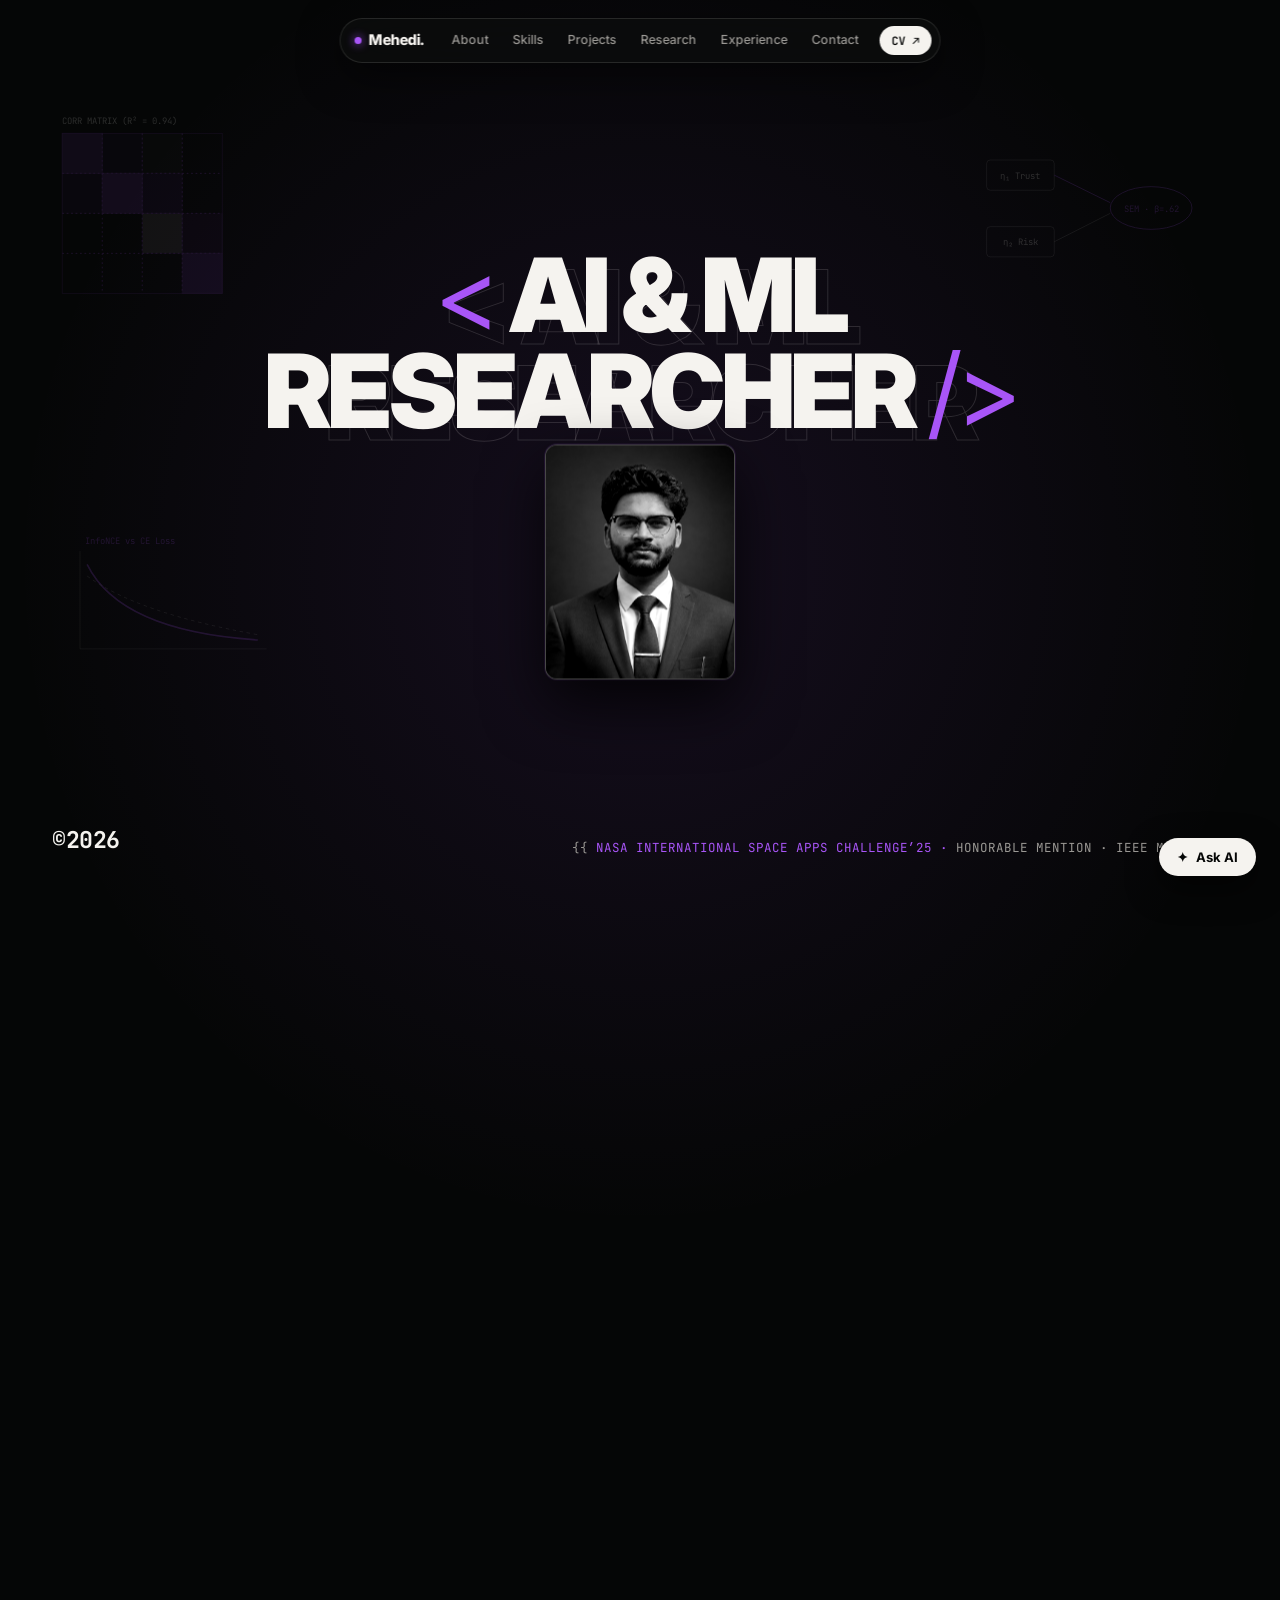
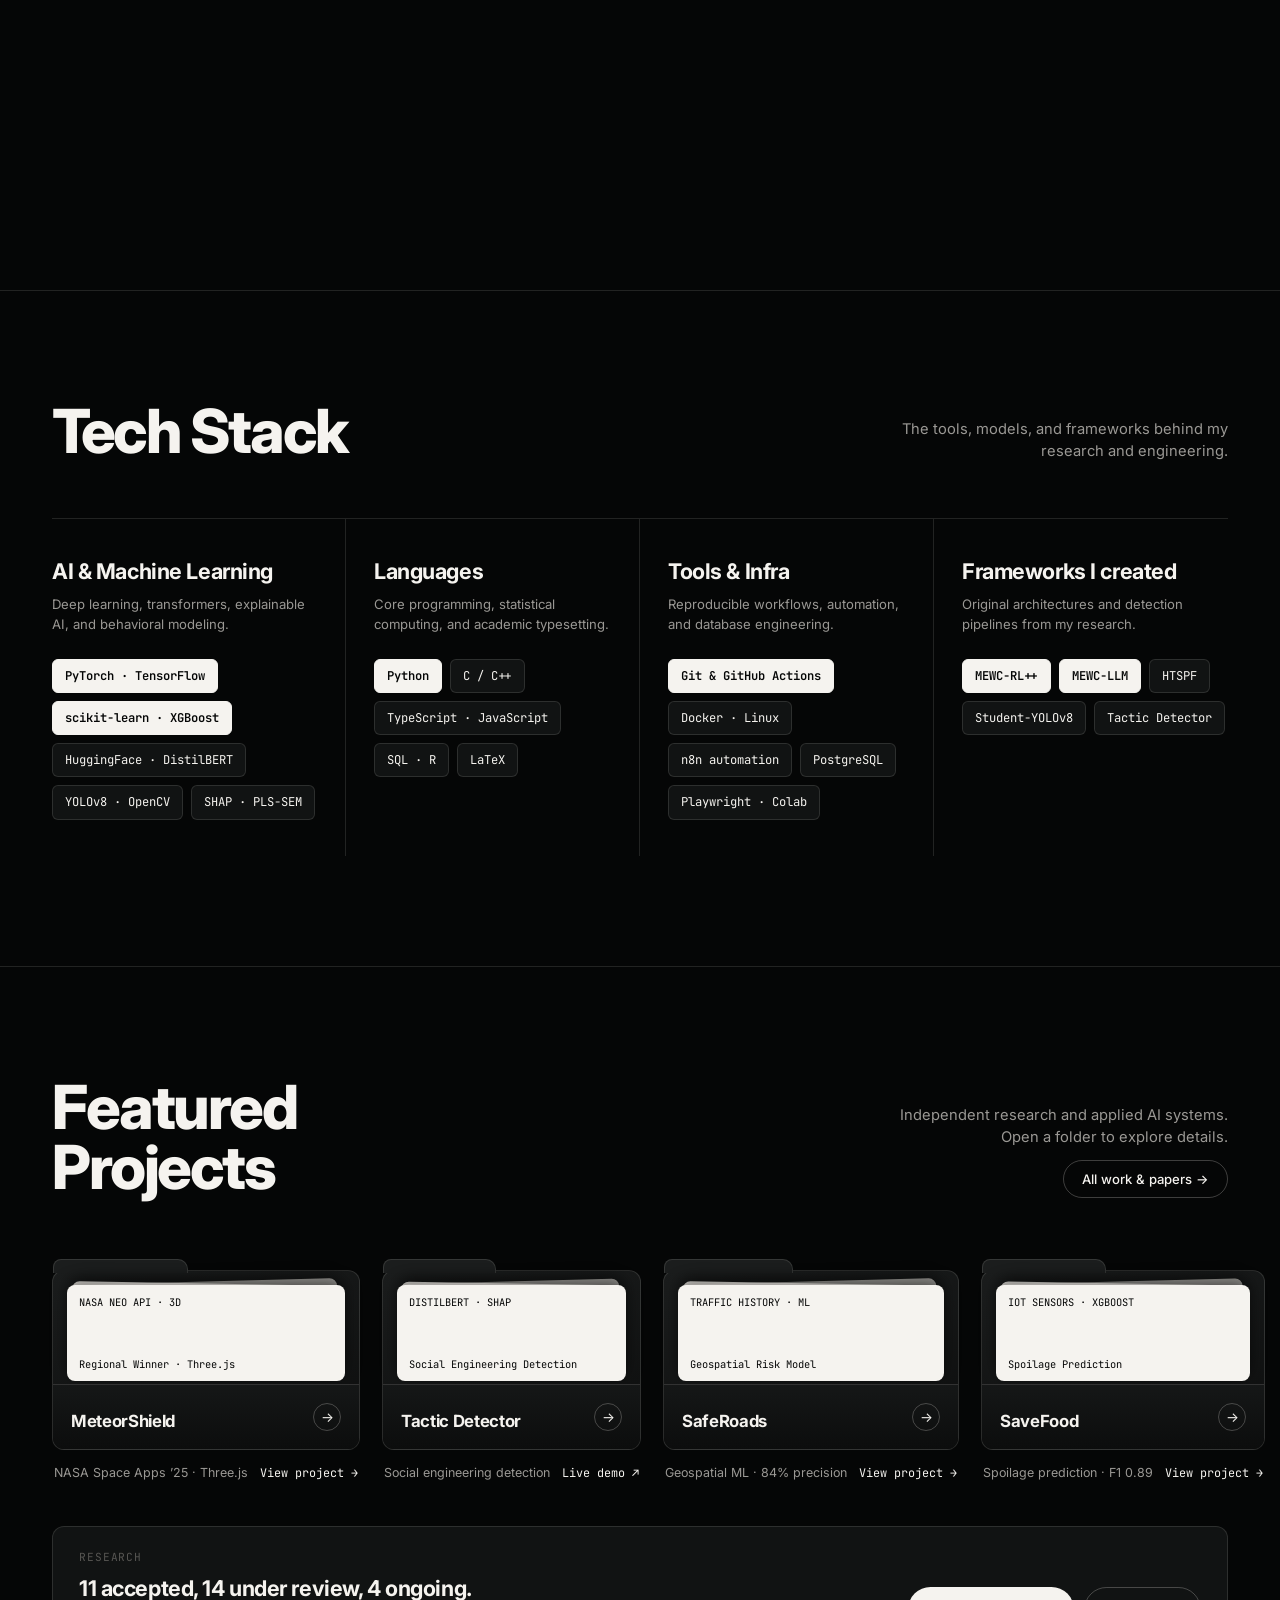
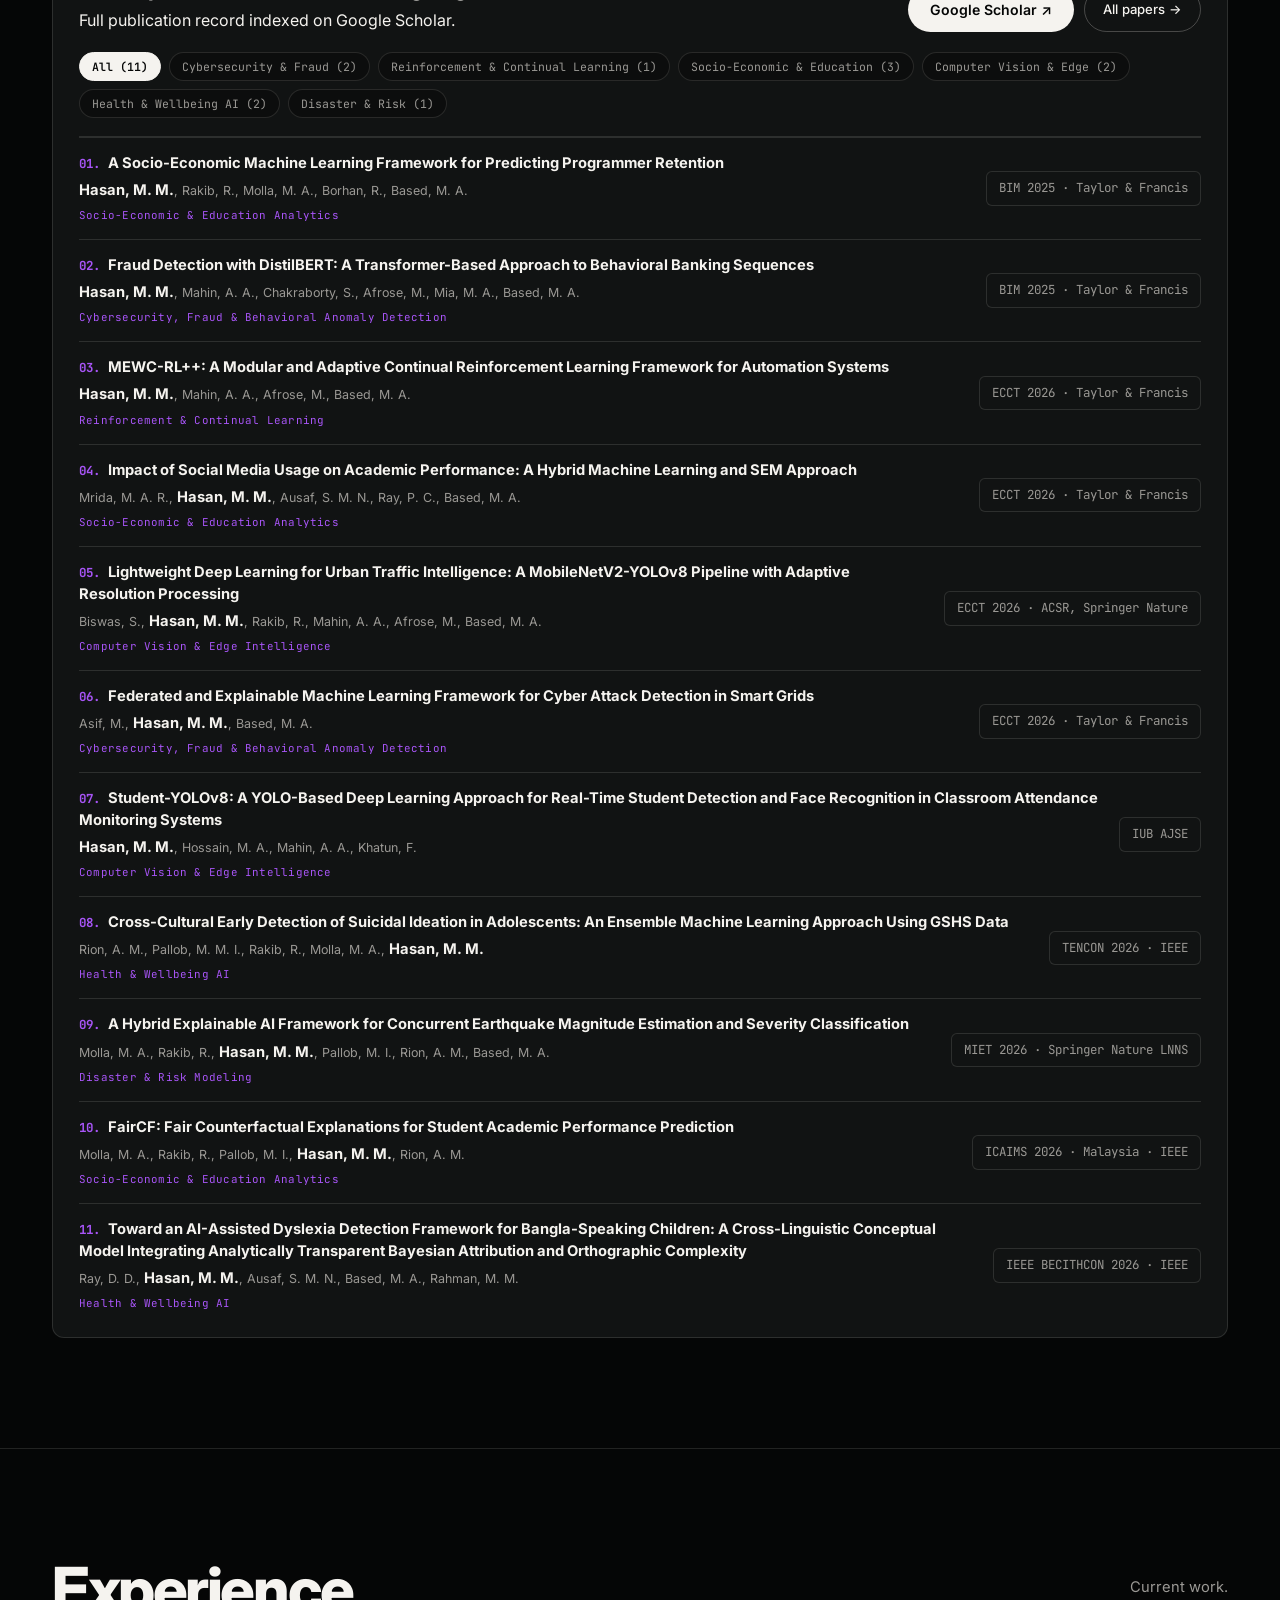
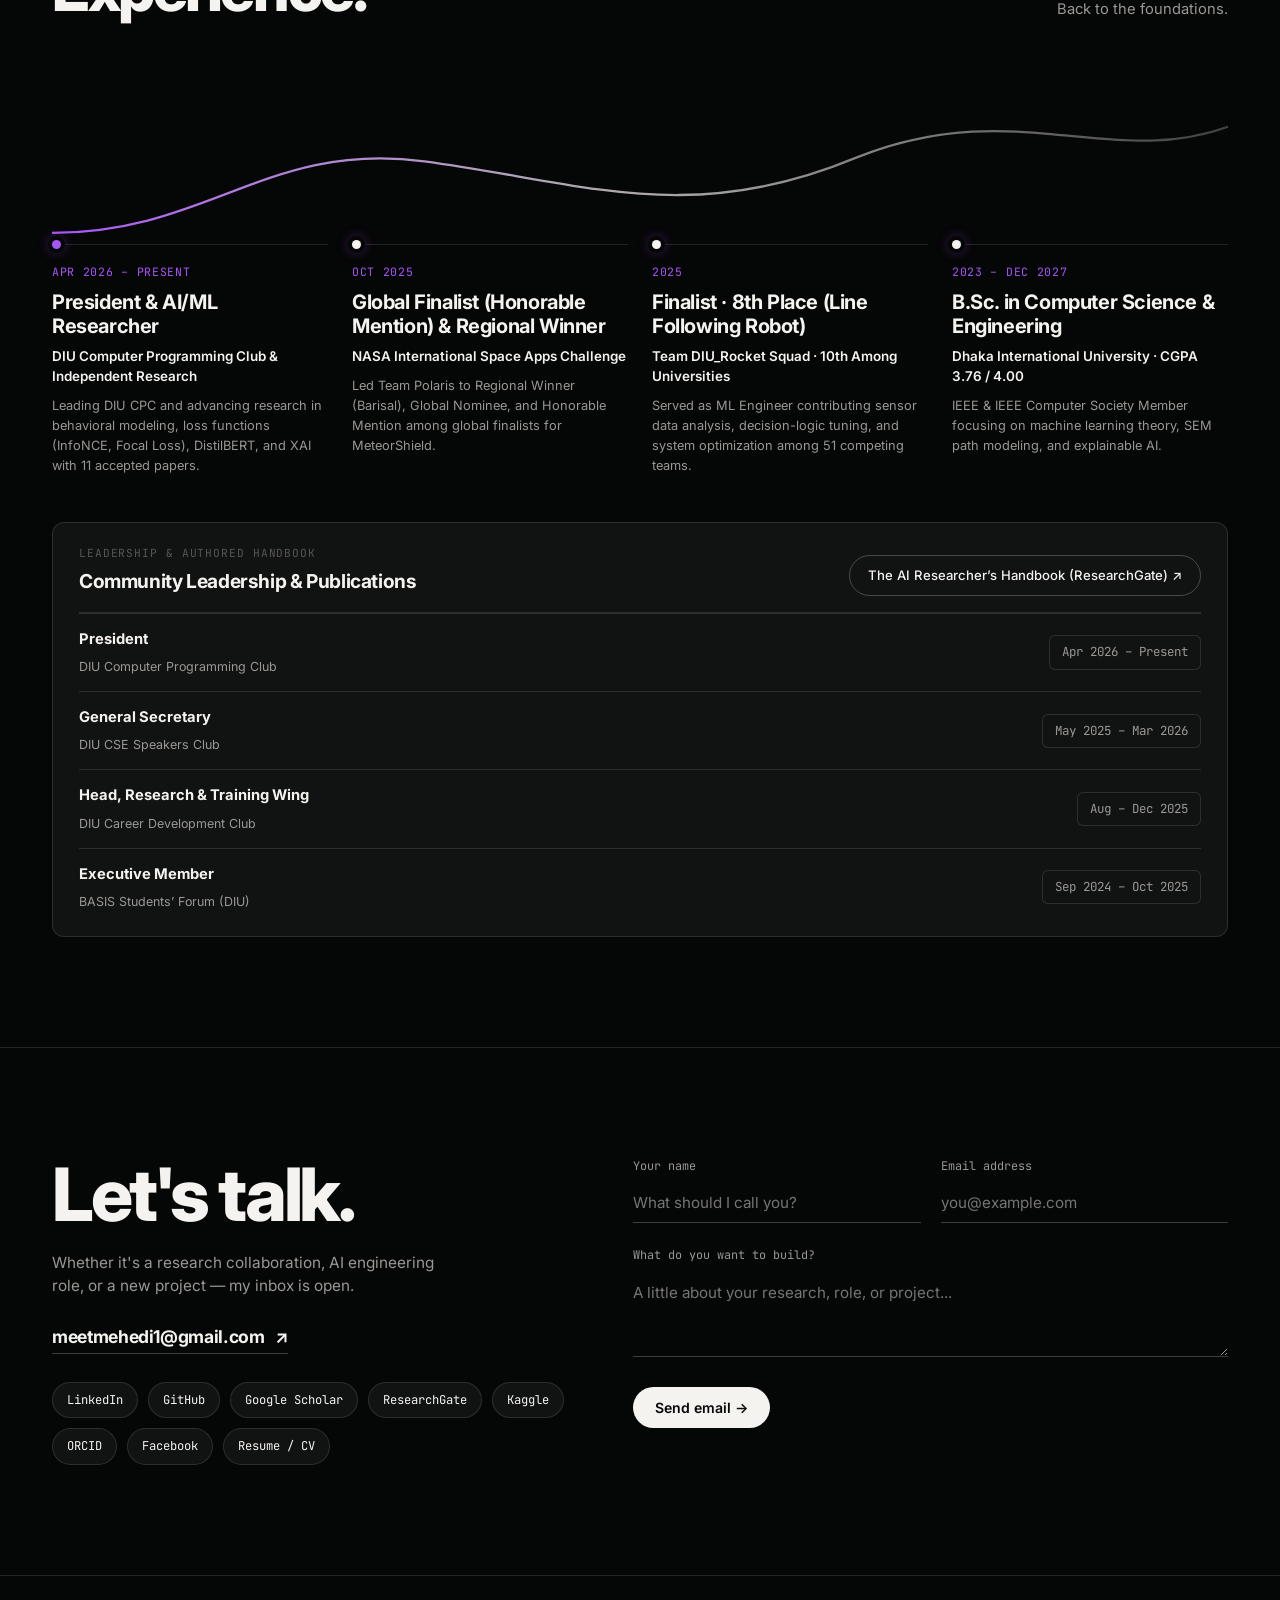
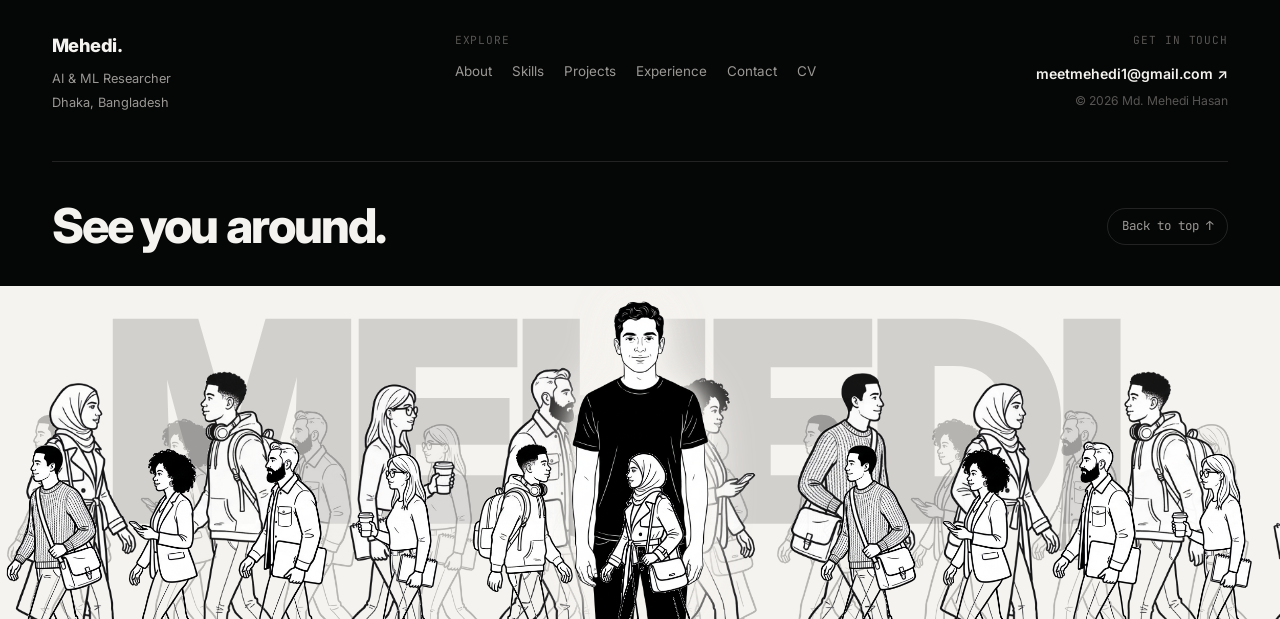
==== index.html @ 69e7346f "feat: sync all mdmehedihasan.us info, domain-filtered 11 papers, leadership, handbook & 3-layer crow" ====
<!doctype html>
<html lang="en">

<head>
  <meta charset="utf-8" />
  <meta name="viewport" content="width=device-width,initial-scale=1" />
  <title>Md. Mehedi Hasan — AI &amp; ML Researcher</title>
  <meta name="description"
    content="Md. Mehedi Hasan is an AI & ML Researcher at Dhaka International University specializing in behavioral modeling, social engineering detection, loss functions (InfoNCE, Cross-Entropy, Focal Loss), SEM, DistilBERT, Student-YOLOv8, and interpretable ML. NASA International Space Apps Challenge 2025 Regional Winner, Global Nominee & Honorable Mention (Global Finalist). IEEE Member." />
  <meta name="author" content="Md. Mehedi Hasan" />
  <meta name="robots" content="index, follow" />
  <meta name="theme-color" content="#050606" />
  <link rel="canonical" href="https://www.mdmehedihasan.us/" />
  <link rel="icon" href="favicon.ico" sizes="any" />

  <meta property="og:site_name" content="Md. Mehedi Hasan — AI & ML Researcher" />
  <meta property="og:locale" content="en_US" />
  <meta property="og:type" content="profile" />
  <meta property="og:title" content="Md. Mehedi Hasan — AI & ML Researcher" />
  <meta property="og:description"
    content="AI & ML Researcher specializing in loss functions, SEM path modeling, DistilBERT transformers, and explainable AI. NASA International Space Apps 2025 Global Finalist (Honorable Mention) · IEEE Member." />
  <meta property="og:url" content="https://www.mdmehedihasan.us/" />
  <meta property="og:image" content="https://www.mdmehedihasan.us/images/mee.jpg" />

  <link rel="preconnect" href="https://fonts.googleapis.com">
  <link rel="preconnect" href="https://fonts.gstatic.com" crossorigin>
  <link
    href="https://fonts.googleapis.com/css2?family=Inter:wght@400;500;600;700;800;900&family=JetBrains+Mono:wght@400;500;600;700&display=swap"
    rel="stylesheet">

  <style>
    :root {
      --bg: #050606;
      --bg-elevated: #0c0d0d;
      --surface: #111313;
      --surface-2: #181a1a;
      --text: #f5f3ef;
      --text-muted: #9a9894;
      --text-faint: #575653;
      --border: rgba(245, 243, 239, 0.12);
      --border-strong: rgba(245, 243, 239, 0.24);
      --accent: #a855f7;
      --accent-dim: #9333ea;
      --accent-glow: rgba(168, 85, 247, 0.18);
      --font-sans: 'Inter', -apple-system, BlinkMacSystemFont, sans-serif;
      --font-mono: 'JetBrains Mono', monospace;
      --ease: cubic-bezier(0.22, 1, 0.36, 1);
    }

    *,
    *::before,
    *::after {
      box-sizing: border-box;
      margin: 0;
      padding: 0;
    }

    html {
      scroll-behavior: smooth;
      background: var(--bg);
      color: var(--text);
    }

    body {
      font-family: var(--font-sans);
      background: var(--bg);
      color: var(--text);
      overflow-x: hidden;
      -webkit-font-smoothing: antialiased;
      line-height: 1.5;
    }

    ::selection {
      background: var(--accent);
      color: #050606;
    }

    a {
      color: inherit;
      text-decoration: none;
    }

    button {
      font-family: inherit;
      cursor: pointer;
      border: none;
      background: none;
      color: inherit;
    }

    .container {
      width: 100%;
      max-width: 1240px;
      margin: 0 auto;
      padding: 0 32px;
    }

    /* ── Animated Scanlines & Ambient Grain ── */
    .scanlines {
      position: fixed;
      inset: 0;
      pointer-events: none;
      z-index: 1;
      background: repeating-linear-gradient(to bottom,
          rgba(245, 243, 239, 0.018) 0px,
          rgba(245, 243, 239, 0.018) 1px,
          transparent 1px,
          transparent 4px);
      opacity: 0.6;
      animation: scanDrift 12s linear infinite;
    }

    @keyframes scanDrift {
      from {
        background-position: 0 0;
      }

      to {
        background-position: 0 48px;
      }
    }

    /* ── Top Floating Navigation (Dynamic Island) ── */
    .topbar {
      position: fixed;
      top: 18px;
      left: 50%;
      transform: translateX(-50%);
      z-index: 100;
      display: flex;
      align-items: center;
      gap: 10px;
      padding: 6px 8px 6px 14px;
      background: rgba(12, 13, 13, 0.82);
      backdrop-filter: blur(20px) saturate(160%);
      -webkit-backdrop-filter: blur(20px) saturate(160%);
      border: 1px solid var(--border);
      border-radius: 999px;
      box-shadow: 0 12px 40px rgba(0, 0, 0, 0.55);
      max-width: calc(100vw - 24px);
      transition: padding 0.42s var(--ease), gap 0.42s var(--ease), border-color 0.3s, box-shadow 0.3s, background 0.3s;
    }

    .topbar:hover {
      border-color: rgba(168, 85, 247, 0.4);
    }

    .topbar.island {
      padding: 7px 16px;
      gap: 0;
      background: rgba(5, 6, 6, 0.92);
      border-color: rgba(168, 85, 247, 0.35);
      box-shadow: 0 10px 32px rgba(0, 0, 0, 0.75), 0 0 18px rgba(168, 85, 247, 0.14);
    }

    .brand {
      font-weight: 800;
      font-size: 0.92rem;
      letter-spacing: -0.03em;
      display: flex;
      align-items: center;
      gap: 7px;
      padding-right: 6px;
      flex-shrink: 0;
      transition: padding 0.4s var(--ease);
    }

    .topbar.island .brand {
      padding-right: 0;
    }

    .brand-dot {
      width: 7px;
      height: 7px;
      border-radius: 50%;
      background: var(--accent);
      box-shadow: 0 0 10px var(--accent);
      animation: pulseDot 2.4s ease-in-out infinite;
    }

    @keyframes pulseDot {

      0%,
      100% {
        transform: scale(1);
        opacity: 1;
      }

      50% {
        transform: scale(1.35);
        opacity: 0.65;
      }
    }

    .nav-links {
      display: flex;
      align-items: center;
      gap: 2px;
      max-width: 640px;
      overflow: hidden;
      opacity: 1;
      transition: max-width 0.45s var(--ease), opacity 0.3s var(--ease), transform 0.4s var(--ease);
    }

    .topbar.island .nav-links {
      max-width: 0;
      opacity: 0;
      transform: scale(0.92);
      pointer-events: none;
    }

    .topbar.island .nav-cv {
      max-width: 0;
      padding: 0;
      opacity: 0;
      overflow: hidden;
      border: 0;
      pointer-events: none;
    }

    .nav-cv {
      max-width: 80px;
      overflow: hidden;
      transition: max-width 0.4s var(--ease), padding 0.4s var(--ease), opacity 0.25s var(--ease), transform 0.2s var(--ease), background 0.2s;
    }

    .nav-links a {
      font-size: 0.78rem;
      font-weight: 500;
      color: var(--text-muted);
      padding: 6px 11px;
      border-radius: 999px;
      transition: color 0.2s, background 0.2s;
      white-space: nowrap;
    }

    .nav-links a:hover,
    .nav-links a.active {
      color: var(--text);
      background: rgba(245, 243, 239, 0.09);
    }

    .nav-cv {
      font-family: var(--font-mono);
      font-size: 0.72rem;
      font-weight: 600;
      padding: 6px 12px;
      border-radius: 999px;
      background: var(--text);
      color: var(--bg);
      transition: transform 0.2s var(--ease), background 0.2s;
      white-space: nowrap;
    }

    .nav-cv:hover {
      background: var(--accent);
      color: var(--bg);
      transform: translateY(-1px);
    }

    /* ── STICKY SCROLL-MORPH HERO + INTRO STAGE ── */
    .hero-stage {
      position: relative;
      height: 210vh;
      z-index: 2;
      background:
        radial-gradient(ellipse 70% 50% at 50% 30%, rgba(168, 85, 247, 0.1), transparent 70%),
        var(--bg);
    }

    .hero-sticky {
      position: sticky;
      top: 0;
      height: 100vh;
      width: 100%;
      overflow: hidden;
      display: flex;
      align-items: center;
      justify-content: center;
    }

    /* Layer 1: Hero Title */
    .hero-layer {
      position: absolute;
      inset: 0;
      display: flex;
      flex-direction: column;
      justify-content: center;
      align-items: center;
      padding: 110px 32px 44px;
      pointer-events: none;
    }

    .hero-title-wrap {
      position: relative;
      text-align: center;
      margin-bottom: clamp(230px, 31vh, 320px);
      will-change: transform, opacity;
    }

    .hero-title-ghost {
      position: absolute;
      inset: 0;
      font-size: clamp(2.6rem, 8vw, 7rem);
      font-weight: 900;
      letter-spacing: -0.045em;
      line-height: 0.94;
      color: transparent;
      -webkit-text-stroke: 1px rgba(245, 243, 239, 0.14);
      transform: translate(10px, 12px);
      text-transform: uppercase;
      transition: transform 0.15s ease-out;
    }

    .hero-title {
      position: relative;
      font-size: clamp(2.6rem, 8vw, 7rem);
      font-weight: 900;
      letter-spacing: -0.045em;
      line-height: 0.94;
      color: var(--text);
      text-transform: uppercase;
    }

    .hero-title .bracket {
      color: var(--accent);
      font-weight: 400;
    }

    .hero-corners {
      position: absolute;
      left: 0;
      right: 0;
      bottom: 42px;
      max-width: 1240px;
      margin: 0 auto;
      padding: 0 32px;
      display: flex;
      justify-content: space-between;
      align-items: flex-end;
      will-change: transform, opacity;
    }

    .hero-year {
      font-family: var(--font-mono);
      font-size: clamp(1rem, 2vw, 1.45rem);
      font-weight: 700;
      letter-spacing: -0.02em;
    }

    .hero-tag {
      font-family: var(--font-mono);
      font-size: 0.78rem;
      letter-spacing: 0.08em;
      color: var(--text-muted);
      text-transform: uppercase;
    }

    .hero-tag span {
      color: var(--accent);
    }

    /* Shared Morphing Portrait */
    .morph-portrait {
      position: absolute;
      left: 50%;
      top: 52%;
      width: 190px;
      height: 235px;
      border-radius: 12px;
      overflow: hidden;
      border: 1px solid var(--border-strong);
      background: var(--surface);
      box-shadow: 0 24px 60px rgba(0, 0, 0, 0.8), 0 0 0 1px rgba(168, 85, 247, 0.14);
      z-index: 4;
      will-change: transform;
      transform: translate(-50%, -10%);
      transition: border-color 0.3s, box-shadow 0.3s;
    }

    .morph-portrait:hover {
      border-color: var(--accent);
      box-shadow: 0 28px 70px rgba(0, 0, 0, 0.85), 0 0 32px var(--accent-glow);
    }

    .morph-portrait img {
      width: 100%;
      height: 100%;
      object-fit: cover;
      object-position: center top;
      filter: grayscale(100%) contrast(1.12);
    }

    @media (max-width: 1024px) {
      .morph-portrait img {
        filter: none;
      }
    }

    /* Layer 2: Intro Split Columns */
    .intro-layer {
      position: relative;
      z-index: 3;
      width: 100%;
      max-width: 1240px;
      padding: 0 32px;
      display: grid;
      grid-template-columns: 1.15fr 260px 1fr;
      align-items: center;
      gap: 48px;
      pointer-events: none;
    }

    .intro-left,
    .intro-right {
      opacity: 0;
      will-change: transform, opacity;
    }

    .intro-left h2 {
      font-size: clamp(2.4rem, 4.8vw, 3.9rem);
      font-weight: 800;
      letter-spacing: -0.04em;
      line-height: 1.02;
      margin-bottom: 18px;
    }

    .intro-role {
      font-size: 1.05rem;
      font-weight: 600;
      color: var(--text);
      margin-bottom: 22px;
    }

    .intro-meta-label {
      font-family: var(--font-mono);
      font-size: 0.72rem;
      text-transform: uppercase;
      letter-spacing: 0.08em;
      color: var(--text-faint);
      margin-bottom: 6px;
    }

    .intro-meta-val {
      font-size: 0.92rem;
      font-weight: 600;
    }

    .intro-meta-sub {
      font-size: 0.82rem;
      color: var(--text-muted);
      margin-top: 2px;
    }

    .intro-badge {
      display: inline-flex;
      align-items: center;
      gap: 8px;
      margin-top: 18px;
      padding: 7px 13px;
      border-radius: 999px;
      border: 1px solid rgba(168, 85, 247, 0.4);
      background: var(--accent-glow);
      font-family: var(--font-mono);
      font-size: 0.72rem;
    }

    .intro-badge-dot {
      width: 6px;
      height: 6px;
      border-radius: 50%;
      background: var(--accent);
    }

    .intro-right p {
      font-size: 1.22rem;
      font-weight: 600;
      letter-spacing: -0.02em;
      line-height: 1.45;
      margin-bottom: 26px;
    }

    .btn-pill {
      display: inline-flex;
      align-items: center;
      gap: 10px;
      padding: 12px 22px;
      border-radius: 999px;
      background: var(--text);
      color: var(--bg);
      font-weight: 600;
      font-size: 0.88rem;
      transition: transform 0.25s var(--ease), background 0.25s, box-shadow 0.25s;
    }

    .btn-pill:hover {
      background: var(--accent);
      color: var(--bg);
      transform: translateY(-2px);
      box-shadow: 0 8px 24px var(--accent-glow);
    }

    .btn-outline {
      display: inline-flex;
      align-items: center;
      gap: 8px;
      padding: 10px 18px;
      border-radius: 999px;
      border: 1px solid var(--border-strong);
      color: var(--text);
      font-size: 0.82rem;
      font-weight: 500;
      transition: border-color 0.2s, background 0.2s, transform 0.2s;
    }

    .btn-outline:hover {
      border-color: var(--accent);
      background: var(--accent-glow);
      transform: translateY(-1px);
    }

    /* ── SECTION SHELL & SCROLL REVEAL ── */
    section {
      position: relative;
      z-index: 2;
      padding: 110px 0;
      border-top: 1px solid var(--border);
    }

    .reveal {
      opacity: 0;
      transform: translateY(28px);
      transition: opacity 0.75s var(--ease), transform 0.75s var(--ease);
    }

    .reveal.in {
      opacity: 1;
      transform: translateY(0);
    }

    .sec-head {
      display: flex;
      justify-content: space-between;
      align-items: flex-end;
      gap: 24px;
      margin-bottom: 56px;
      flex-wrap: wrap;
    }

    .sec-title {
      font-size: clamp(2.2rem, 5vw, 3.8rem);
      font-weight: 800;
      letter-spacing: -0.04em;
      line-height: 1;
    }

    .sec-sub {
      font-size: 0.92rem;
      color: var(--text-muted);
      max-width: 340px;
      text-align: right;
      line-height: 1.5;
    }

    /* ── TECH STACK 4-COL GRID ── */
    .stack-grid {
      display: grid;
      grid-template-columns: repeat(4, 1fr);
      border-top: 1px solid var(--border);
    }

    .stack-col {
      padding: 36px 28px 36px 0;
      border-right: 1px solid var(--border);
    }

    .stack-col:not(:first-child) {
      padding-left: 28px;
    }

    .stack-col:last-child {
      border-right: none;
      padding-right: 0;
    }

    .stack-col h3 {
      font-size: 1.35rem;
      font-weight: 700;
      letter-spacing: -0.02em;
      margin-bottom: 8px;
    }

    .stack-col p {
      font-size: 0.82rem;
      color: var(--text-muted);
      margin-bottom: 24px;
      min-height: 36px;
    }

    .pill-wrap {
      display: flex;
      flex-wrap: wrap;
      gap: 8px;
    }

    .tech-pill {
      font-family: var(--font-mono);
      font-size: 0.76rem;
      padding: 7px 12px;
      border-radius: 6px;
      border: 1px solid var(--border);
      background: var(--surface);
      color: var(--text);
      transition: border-color 0.25s, background 0.25s, transform 0.25s var(--ease);
    }

    .tech-pill:hover {
      border-color: var(--accent);
      background: var(--accent-glow);
      transform: translateY(-3px);
    }

    .tech-pill.primary {
      background: var(--text);
      color: var(--bg);
      border-color: var(--text);
      font-weight: 600;
    }

    /* ── FEATURED PROJECTS (3D INTERACTIVE FOLDER CARDS) ── */
    .folders-grid {
      display: grid;
      grid-template-columns: repeat(4, 1fr);
      gap: 22px;
      perspective: 1200px;
    }

    .folder-card {
      position: relative;
      display: flex;
      flex-direction: column;
      cursor: pointer;
    }

    .folder-visual {
      position: relative;
      height: 180px;
      margin-top: 16px;
      border-radius: 12px;
      background: linear-gradient(165deg, #1b1d1d 0%, #0d0e0e 100%);
      border: 1px solid var(--border);
      padding: 18px;
      display: flex;
      flex-direction: column;
      justify-content: flex-end;
      transform-style: preserve-3d;
      transition: transform 0.45s var(--ease), border-color 0.3s, box-shadow 0.45s var(--ease);
    }

    .folder-visual::before {
      content: '';
      position: absolute;
      top: -12px;
      left: 0;
      width: 44%;
      height: 14px;
      background: #1b1d1d;
      border: 1px solid var(--border);
      border-bottom: none;
      border-radius: 8px 10px 0 0;
      transition: border-color 0.3s;
    }

    .folder-sheets {
      position: absolute;
      inset: 10px 14px auto 14px;
      height: 96px;
      pointer-events: none;
    }

    .sheet {
      position: absolute;
      inset: 0;
      border-radius: 8px;
      background: #f5f3ef;
      color: #050606;
      padding: 10px 12px;
      font-family: var(--font-mono);
      font-size: 0.65rem;
      line-height: 1.35;
      box-shadow: 0 -4px 16px rgba(0, 0, 0, 0.35);
      transition: transform 0.5s var(--ease), opacity 0.35s;
    }

    .sheet-back {
      background: #d8d5cf;
      transform: translateY(-2px) rotate(-1.5deg) scale(0.95);
      opacity: 0.7;
    }

    .sheet-mid {
      background: #e9e6e0;
      transform: translateY(1px) rotate(1deg) scale(0.97);
      opacity: 0.85;
    }

    .sheet-front {
      background: #f5f3ef;
      transform: translateY(4px);
      display: flex;
      flex-direction: column;
      justify-content: space-between;
    }

    .folder-front-plate {
      position: relative;
      z-index: 2;
      background: linear-gradient(180deg, rgba(22, 24, 24, 0.96) 0%, #0c0d0d 100%);
      margin: -18px;
      margin-top: 40px;
      padding: 18px;
      border-radius: 0 0 11px 11px;
      border-top: 1px solid rgba(245, 243, 239, 0.16);
      display: flex;
      justify-content: space-between;
      align-items: flex-end;
      gap: 10px;
      transform-origin: bottom center;
      transition: transform 0.45s var(--ease);
    }

    .folder-title {
      font-size: 1.05rem;
      font-weight: 700;
      letter-spacing: -0.02em;
      line-height: 1.2;
    }

    .folder-arrow {
      width: 28px;
      height: 28px;
      border-radius: 50%;
      border: 1px solid var(--border-strong);
      display: grid;
      place-items: center;
      font-size: 0.85rem;
      flex-shrink: 0;
      transition: background 0.25s, border-color 0.25s, transform 0.25s;
    }

    .folder-card:hover .folder-visual {
      transform: translateY(-6px) rotateX(6deg);
      border-color: var(--accent);
      box-shadow: 0 22px 46px rgba(0, 0, 0, 0.65), 0 0 28px var(--accent-glow);
    }

    .folder-card:hover .folder-visual::before {
      border-color: var(--accent);
    }

    .folder-card:hover .folder-front-plate {
      transform: rotateX(-12deg);
    }

    .folder-card:hover .sheet-back {
      transform: translateY(-34px) rotate(-6deg) scale(0.97);
    }

    .folder-card:hover .sheet-mid {
      transform: translateY(-24px) rotate(3deg) scale(0.99);
    }

    .folder-card:hover .sheet-front {
      transform: translateY(-16px) rotate(-1deg);
    }

    .folder-card:hover .folder-arrow {
      background: var(--accent);
      border-color: var(--accent);
      color: var(--bg);
      transform: translateX(2px);
    }

    .folder-meta {
      display: flex;
      justify-content: space-between;
      align-items: baseline;
      gap: 12px;
      margin-top: 14px;
      padding: 0 2px;
    }

    .folder-desc {
      font-size: 0.78rem;
      color: var(--text-muted);
      white-space: nowrap;
      overflow: hidden;
      text-overflow: ellipsis;
    }

    .folder-link {
      font-family: var(--font-mono);
      font-size: 0.74rem;
      color: var(--text);
      white-space: nowrap;
      flex-shrink: 0;
      border-bottom: 1px solid transparent;
      transition: border-color 0.2s, color 0.2s;
    }

    .folder-card:hover .folder-link {
      color: var(--accent);
      border-bottom-color: var(--accent);
    }

    /* ── CURVED WAVE EXPERIENCE TIMELINE (DRAW-IN ANIMATION) ── */
    .timeline-wrap {
      position: relative;
      padding: 30px 0 10px;
    }

    .timeline-svg {
      width: 100%;
      height: 150px;
      display: block;
      overflow: visible;
    }

    .wave-path {
      stroke-dasharray: 1600;
      stroke-dashoffset: 1600;
      transition: stroke-dashoffset 1.8s var(--ease);
    }

    .timeline-wrap.in .wave-path {
      stroke-dashoffset: 0;
    }

    .timeline-nodes {
      display: grid;
      grid-template-columns: repeat(4, 1fr);
      gap: 24px;
      margin-top: -12px;
    }

    .tl-item {
      position: relative;
      padding-top: 18px;
      border-top: 1px solid var(--border);
      opacity: 0;
      transform: translateY(20px);
      transition: opacity 0.65s var(--ease), transform 0.65s var(--ease);
    }

    .timeline-wrap.in .tl-item {
      opacity: 1;
      transform: translateY(0);
    }

    .timeline-wrap.in .tl-item:nth-child(1) {
      transition-delay: 0.15s;
    }

    .timeline-wrap.in .tl-item:nth-child(2) {
      transition-delay: 0.32s;
    }

    .timeline-wrap.in .tl-item:nth-child(3) {
      transition-delay: 0.49s;
    }

    .timeline-wrap.in .tl-item:nth-child(4) {
      transition-delay: 0.66s;
    }

    .tl-item::before {
      content: '';
      position: absolute;
      top: -5px;
      left: 0;
      width: 9px;
      height: 9px;
      border-radius: 50%;
      background: var(--text);
      box-shadow: 0 0 0 4px var(--bg), 0 0 14px var(--accent);
    }

    .tl-item:first-child::before {
      background: var(--accent);
      animation: pulseDot 2.2s ease-in-out infinite;
    }

    .tl-date {
      font-family: var(--font-mono);
      font-size: 0.72rem;
      letter-spacing: 0.06em;
      color: var(--accent);
      margin-bottom: 10px;
      text-transform: uppercase;
    }

    .tl-role {
      font-size: 1.25rem;
      font-weight: 700;
      letter-spacing: -0.02em;
      line-height: 1.2;
      margin-bottom: 8px;
    }

    .tl-org {
      font-size: 0.84rem;
      font-weight: 600;
      color: var(--text);
      margin-bottom: 10px;
    }

    .tl-desc {
      font-size: 0.8rem;
      color: var(--text-muted);
      line-height: 1.55;
    }

    .pub-bar {
      margin-top: 42px;
      padding: 22px 26px;
      border: 1px solid var(--border);
      border-radius: 12px;
      background: var(--surface);
      display: flex;
      justify-content: space-between;
      align-items: center;
      gap: 20px;
      flex-wrap: wrap;
    }

    .pub-bar-text strong {
      display: block;
      font-size: 1rem;
      margin-bottom: 3px;
    }

    .pub-bar-text span {
      font-size: 0.82rem;
      color: var(--text-muted);
    }

    /* ── CONTACT ("LET'S TALK.") ── */
    .contact-grid {
      display: grid;
      grid-template-columns: 1fr 1.15fr;
      gap: 64px;
      align-items: start;
    }

    .contact-left h2 {
      font-size: clamp(2.8rem, 6vw, 4.6rem);
      font-weight: 800;
      letter-spacing: -0.045em;
      line-height: 1;
      margin-bottom: 20px;
    }

    .contact-left p {
      font-size: 0.96rem;
      color: var(--text-muted);
      max-width: 400px;
      margin-bottom: 28px;
    }

    .contact-email-btn {
      display: inline-flex;
      align-items: center;
      gap: 10px;
      font-size: 1.1rem;
      font-weight: 700;
      letter-spacing: -0.02em;
      padding-bottom: 6px;
      border-bottom: 1px solid var(--border-strong);
      margin-bottom: 28px;
      transition: color 0.2s, border-color 0.2s;
    }

    .contact-email-btn:hover {
      color: var(--accent);
      border-color: var(--accent);
    }

    .social-pills {
      display: flex;
      flex-wrap: wrap;
      gap: 10px;
    }

    .social-pill {
      font-family: var(--font-mono);
      font-size: 0.76rem;
      padding: 8px 14px;
      border-radius: 999px;
      border: 1px solid var(--border);
      background: var(--surface);
      transition: border-color 0.2s, background 0.2s, transform 0.2s;
    }

    .social-pill:hover {
      border-color: var(--accent);
      background: var(--accent-glow);
      transform: translateY(-2px);
    }

    .contact-form {
      display: grid;
      gap: 24px;
    }

    .form-row {
      display: grid;
      grid-template-columns: 1fr 1fr;
      gap: 20px;
    }

    .field label {
      display: block;
      font-family: var(--font-mono);
      font-size: 0.74rem;
      color: var(--text-muted);
      margin-bottom: 8px;
    }

    .field input,
    .field textarea {
      width: 100%;
      background: transparent;
      border: none;
      border-bottom: 1px solid var(--border-strong);
      padding: 10px 0;
      color: var(--text);
      font-family: var(--font-sans);
      font-size: 0.95rem;
      outline: none;
      transition: border-color 0.2s;
    }

    .field input:focus,
    .field textarea:focus {
      border-bottom-color: var(--accent);
    }

    .field textarea {
      resize: vertical;
      min-height: 84px;
    }

    /* ── THE MAIN CHARACTER FOOTER ── */
    footer.main-footer {
      position: relative;
      z-index: 2;
      border-top: 1px solid var(--border);
      background: var(--bg);
      padding-top: 56px;
    }

    .footer-top {
      display: grid;
      grid-template-columns: 1.2fr 1.4fr 1fr;
      gap: 32px;
      padding-bottom: 48px;
      border-bottom: 1px solid var(--border);
    }

    .footer-brand strong {
      display: block;
      font-size: 1.15rem;
      font-weight: 800;
      letter-spacing: -0.03em;
      margin-bottom: 6px;
    }

    .footer-brand span {
      font-size: 0.8rem;
      color: var(--text-muted);
    }

    .footer-col-label {
      font-family: var(--font-mono);
      font-size: 0.7rem;
      text-transform: uppercase;
      letter-spacing: 0.08em;
      color: var(--text-faint);
      margin-bottom: 12px;
    }

    .footer-nav-grid {
      display: flex;
      flex-wrap: wrap;
      gap: 10px 20px;
    }

    .footer-nav-grid a {
      font-size: 0.84rem;
      color: var(--text-muted);
      transition: color 0.2s;
    }

    .footer-nav-grid a:hover {
      color: var(--text);
    }

    .footer-contact-right {
      text-align: right;
    }

    .footer-contact-right a {
      display: inline-block;
      font-size: 0.88rem;
      font-weight: 600;
      margin-bottom: 8px;
    }

    .footer-contact-right a:hover {
      color: var(--accent);
    }

    .footer-copy {
      font-size: 0.76rem;
      color: var(--text-faint);
    }

    .footer-mid {
      display: flex;
      justify-content: space-between;
      align-items: center;
      padding: 28px 0 24px;
    }

    .footer-mid h2 {
      font-size: clamp(1.8rem, 4vw, 3rem);
      font-weight: 800;
      letter-spacing: -0.04em;
    }

    .back-top {
      font-family: var(--font-mono);
      font-size: 0.78rem;
      color: var(--text-muted);
      padding: 8px 14px;
      border: 1px solid var(--border);
      border-radius: 999px;
      transition: border-color 0.2s, color 0.2s, transform 0.2s;
    }

    .back-top:hover {
      border-color: var(--accent);
      color: var(--text);
      transform: translateY(-2px);
    }

    /* Crowd Stage + Animated Crowd Sway */
    .crowd-stage {
      position: relative;
      width: 100%;
      height: clamp(220px, 26vw, 340px);
      background: #f5f3ef;
      color: #050606;
      overflow: hidden;
      border-top: 1px solid var(--border);
    }

    .crowd-watermark {
      position: absolute;
      inset: 8px 0 auto 0;
      text-align: center;
      font-size: clamp(6rem, 22vw, 19rem);
      font-weight: 900;
      letter-spacing: -0.05em;
      line-height: 0.85;
      color: rgba(5, 6, 6, 0.14);
      user-select: none;
      pointer-events: none;
      z-index: 1;
      will-change: transform;
    }

    .crowd-marquee {
      position: absolute;
      left: 0;
      bottom: 0;
      display: flex;
      width: max-content;
      height: 85%;
      pointer-events: none;
      will-change: transform;
    }

    .crowd-marquee img {
      height: 100%;
      width: auto;
      display: block;
      flex-shrink: 0;
    }

    .crowd-marquee.back {
      z-index: 2;
      opacity: 0.28;
      height: 70%;
      filter: grayscale(100%) contrast(0.85);
      animation: walkLeft 38s linear infinite;
    }

    .crowd-marquee.back img {
      transform: scaleX(-1);
    }

    .crowd-marquee.front {
      z-index: 3;
      height: 84%;
      opacity: 0.92;
      animation: walkRight 25s linear infinite;
    }

    .crowd-marquee.front img {
      animation: stepBob 0.78s ease-in-out infinite;
    }

    .crowd-marquee.foreground {
      z-index: 5;
      height: 64%;
      bottom: -4%;
      gap: 110px;
      animation: walkLeft 17s linear infinite;
    }

    .crowd-marquee.foreground img {
      transform: scaleX(-1);
      animation: stepBobFlip 0.65s ease-in-out infinite;
    }

    @keyframes stepBobFlip {
      0%, 100% {
        transform: scaleX(-1) translateY(0px);
      }
      50% {
        transform: scaleX(-1) translateY(-3px);
      }
    }

    @keyframes stepBob {

      0%,
      100% {
        transform: translateY(0px);
      }

      50% {
        transform: translateY(-3px);
      }
    }

    @keyframes walkLeft {
      from {
        transform: translateX(0);
      }

      to {
        transform: translateX(-50%);
      }
    }

    @keyframes walkRight {
      from {
        transform: translateX(-50%);
      }

      to {
        transform: translateX(0);
      }
    }

    .mehedi-center {
      position: absolute;
      left: 50%;
      bottom: 0;
      height: 98%;
      width: auto;
      transform: translateX(-50%);
      z-index: 4;
      pointer-events: none;
      filter: drop-shadow(0 0 24px rgba(245, 243, 239, 0.98)) drop-shadow(0 0 8px rgba(245, 243, 239, 0.95));
    }

    .crowd-bob-a {
      animation: crowdBob 4.2s ease-in-out infinite;
      transform-origin: bottom center;
    }

    .crowd-bob-b {
      animation: crowdBob 4.8s ease-in-out -1.8s infinite;
      transform-origin: bottom center;
    }

    .crowd-bob-c {
      animation: crowdBob 5.3s ease-in-out -3.1s infinite;
      transform-origin: bottom center;
    }

    @keyframes crowdBob {

      0%,
      100% {
        transform: translateY(0px);
      }

      50% {
        transform: translateY(-4px);
      }
    }

    .crowd-stage:hover .crowd-bob-a,
    .crowd-stage:hover .crowd-bob-b,
    .crowd-stage:hover .crowd-bob-c {
      opacity: 0.72;
      transition: opacity 0.4s var(--ease);
    }

    #main-character {
      transition: transform 0.45s var(--ease);
      transform-origin: bottom center;
    }

    .crowd-stage:hover #main-character {
      transform: scale(1.03);
    }

    /* ── FLOATING AI ASSISTANT ── */
    .ai-fab {
      position: fixed;
      right: 24px;
      bottom: 24px;
      z-index: 120;
      display: inline-flex;
      align-items: center;
      gap: 8px;
      padding: 11px 18px;
      border-radius: 999px;
      background: var(--text);
      color: var(--bg);
      font-weight: 700;
      font-size: 0.82rem;
      box-shadow: 0 12px 32px rgba(0, 0, 0, 0.6);
      transition: transform 0.25s var(--ease), background 0.2s;
    }

    .ai-fab:hover {
      transform: translateY(-2px);
      background: var(--accent);
      color: var(--bg);
    }

    .ai-panel {
      position: fixed;
      right: 24px;
      bottom: 78px;
      width: min(380px, calc(100vw - 32px));
      height: 460px;
      z-index: 125;
      background: #0d0e0e;
      border: 1px solid var(--border-strong);
      border-radius: 16px;
      box-shadow: 0 24px 70px rgba(0, 0, 0, 0.85);
      display: none;
      flex-direction: column;
      overflow: hidden;
      transform-origin: bottom right;
    }

    .ai-panel.open {
      display: flex;
      animation: panelSpring 0.32s var(--ease);
    }

    @keyframes panelSpring {
      from {
        opacity: 0;
        transform: scale(0.92) translateY(14px);
      }

      to {
        opacity: 1;
        transform: scale(1) translateY(0);
      }
    }

    .ai-head {
      display: flex;
      justify-content: space-between;
      align-items: center;
      padding: 14px 16px;
      border-bottom: 1px solid var(--border);
    }

    .ai-head-title strong {
      display: block;
      font-size: 0.88rem;
    }

    .ai-head-title span {
      font-size: 0.72rem;
      color: var(--text-muted);
    }

    .ai-close {
      width: 28px;
      height: 28px;
      border-radius: 50%;
      border: 1px solid var(--border);
      display: grid;
      place-items: center;
      font-size: 1rem;
      color: var(--text-muted);
    }

    .ai-close:hover {
      color: var(--text);
      border-color: var(--text);
    }

    .ai-body {
      flex: 1;
      padding: 18px 16px;
      overflow-y: auto;
      display: flex;
      flex-direction: column;
      gap: 12px;
    }

    .ai-hero-msg {
      font-size: 1.35rem;
      font-weight: 800;
      letter-spacing: -0.03em;
      line-height: 1.15;
      margin: auto 0 8px;
    }

    .ai-chips {
      display: flex;
      flex-wrap: wrap;
      gap: 6px;
    }

    .ai-chip {
      font-family: var(--font-mono);
      font-size: 0.7rem;
      padding: 6px 10px;
      border-radius: 999px;
      border: 1px solid var(--border);
      background: var(--surface);
      color: var(--text-muted);
    }

    .ai-chip:hover {
      border-color: var(--accent);
      color: var(--text);
    }

    .msg {
      padding: 10px 13px;
      border-radius: 12px;
      font-size: 0.82rem;
      line-height: 1.5;
      max-width: 88%;
      animation: msgIn 0.25s var(--ease);
    }

    @keyframes msgIn {
      from {
        opacity: 0;
        transform: translateY(6px);
      }

      to {
        opacity: 1;
        transform: translateY(0);
      }
    }

    .msg.user {
      align-self: flex-end;
      background: var(--text);
      color: var(--bg);
      font-weight: 500;
    }

    .msg.bot {
      align-self: flex-start;
      background: var(--surface-2);
      border: 1px solid var(--border);
      color: var(--text);
    }

    .ai-input-wrap {
      display: flex;
      align-items: center;
      gap: 8px;
      padding: 12px 14px;
      border-top: 1px solid var(--border);
      background: var(--bg-elevated);
    }

    .ai-input-wrap input {
      flex: 1;
      background: transparent;
      border: none;
      color: var(--text);
      font-size: 0.84rem;
      outline: none;
    }

    .ai-send {
      width: 30px;
      height: 30px;
      border-radius: 50%;
      background: var(--text);
      color: var(--bg);
      display: grid;
      place-items: center;
      font-weight: 700;
    }

    .ai-send:hover {
      background: var(--accent);
    }

    /* ── MODAL ── */
    .modal-backdrop {
      position: fixed;
      inset: 0;
      z-index: 200;
      background: rgba(5, 6, 6, 0.82);
      backdrop-filter: blur(10px);
      display: none;
      place-items: center;
      padding: 20px;
    }

    .modal-backdrop.open {
      display: grid;
    }

    .modal-card {
      width: min(760px, 100%);
      max-height: 85vh;
      overflow-y: auto;
      background: #0d0e0e;
      border: 1px solid var(--border-strong);
      border-radius: 16px;
      padding: 28px;
      box-shadow: 0 30px 90px rgba(0, 0, 0, 0.85);
      animation: panelSpring 0.3s var(--ease);
    }

    .modal-top {
      display: flex;
      justify-content: space-between;
      align-items: flex-start;
      gap: 16px;
      margin-bottom: 18px;
    }

    .modal-top h3 {
      font-size: 1.5rem;
      font-weight: 800;
      letter-spacing: -0.03em;
    }

    .modal-list-item {
      padding: 14px 0;
      border-top: 1px solid var(--border);
      display: flex;
      justify-content: space-between;
      align-items: center;
      gap: 16px;
    }

    .modal-list-item strong {
      display: block;
      font-size: 0.92rem;
      margin-bottom: 3px;
    }

    .modal-list-item span {
      font-size: 0.78rem;
      color: var(--text-muted);
    }

    .domain-tabs {
      display: flex;
      flex-wrap: wrap;
      gap: 8px;
      margin-bottom: 18px;
    }

    .domain-tab {
      font-family: var(--font-mono);
      font-size: 0.72rem;
      padding: 6px 12px;
      border-radius: 999px;
      border: 1px solid var(--border);
      background: var(--bg-elevated);
      color: var(--text-muted);
      transition: border-color 0.2s, background 0.2s, color 0.2s;
    }

    .domain-tab:hover {
      border-color: var(--accent);
      color: var(--text);
    }

    .domain-tab.active {
      background: var(--text);
      color: var(--bg);
      border-color: var(--text);
      font-weight: 600;
    }

    .paper-domain-tag {
      display: inline-block;
      margin-top: 5px;
      font-family: var(--font-mono);
      font-size: 0.68rem !important;
      color: var(--accent) !important;
      letter-spacing: 0.02em;
    }

    /* ── RESPONSIVE ── */
    @media (max-width: 1024px) {
      .hero-stage {
        height: auto;
      }

      .hero-sticky {
        position: relative;
        height: auto;
        flex-direction: column;
        padding: 120px 0 70px;
        gap: 56px;
      }

      .hero-layer {
        position: relative;
        padding: 0 24px;
      }

      .hero-title-wrap {
        margin-bottom: 24px;
      }

      .hero-corners {
        position: relative;
        bottom: 0;
        padding: 0;
        margin-top: 24px;
      }

      .morph-portrait {
        position: relative;
        left: auto;
        top: auto;
        transform: none !important;
        margin: 0 auto;
      }

      .intro-layer {
        grid-template-columns: 1fr;
        gap: 28px;
        pointer-events: auto;
      }

      .intro-left,
      .intro-right {
        opacity: 1 !important;
        transform: none !important;
      }

      .folders-grid {
        grid-template-columns: repeat(2, 1fr);
      }

      .stack-grid {
        grid-template-columns: repeat(2, 1fr);
      }

      .stack-col {
        border-right: none;
        border-bottom: 1px solid var(--border);
        padding: 28px 18px !important;
      }

      .timeline-nodes {
        grid-template-columns: repeat(2, 1fr);
      }

      .contact-grid {
        grid-template-columns: 1fr;
        gap: 40px;
      }

      .footer-top {
        grid-template-columns: 1fr;
      }

      .footer-contact-right {
        text-align: left;
      }
    }

    @media (max-width: 680px) {
      .container {
        padding: 0 18px;
      }

      section {
        padding: 72px 0;
      }

      .topbar {
        top: 12px;
        gap: 6px;
        padding: 5px 6px 5px 12px;
      }

      .nav-links {
        max-width: 56vw;
        overflow-x: auto;
        scrollbar-width: none;
        -ms-overflow-style: none;
      }

      .nav-links::-webkit-scrollbar {
        display: none;
      }

      .nav-links a {
        padding: 5px 8px;
        font-size: 0.72rem;
      }

      .hero-title {
        font-size: clamp(2.1rem, 11vw, 3.2rem);
      }

      .hero-title-ghost {
        font-size: clamp(2.1rem, 11vw, 3.2rem);
      }

      .hero-corners {
        flex-direction: column;
        align-items: center;
        gap: 8px;
        text-align: center;
      }

      .hero-tag {
        font-size: 0.68rem;
      }

      .stack-grid,
      .folders-grid,
      .timeline-nodes,
      .form-row {
        grid-template-columns: 1fr;
      }

      .stack-col {
        padding: 24px 0 !important;
      }

      .modal-list-item {
        flex-direction: column;
        align-items: flex-start;
        gap: 8px;
      }

      .pub-bar {
        padding: 18px;
      }

      .crowd-stage {
        height: 200px;
      }

      .ai-fab {
        right: 14px;
        bottom: 14px;
        padding: 9px 14px;
      }

      .ai-panel {
        right: 14px;
        bottom: 64px;
        height: 410px;
      }

      .sec-sub {
        text-align: left;
      }
    }

    /* ── Particle & Research Equations Canvas + Heatmap SVG ── */
    #particle-canvas {
      position: fixed;
      inset: 0;
      pointer-events: none;
      z-index: 1;
      opacity: 0.72;
    }

    .hero-research-bg {
      position: absolute;
      inset: 0;
      pointer-events: none;
      z-index: 1;
      opacity: 0.16;
      overflow: hidden;
    }
  </style>
</head>

<body>
  <canvas id="particle-canvas" aria-hidden="true"></canvas>
  <div class="scanlines" aria-hidden="true"></div>

  <!-- ── FLOATING TOPBAR ── -->
  <header class="topbar">
    <a href="#hero-stage" class="brand">
      <span class="brand-dot"></span>
      <span>Mehedi.</span>
    </a>
    <nav class="nav-links" aria-label="Primary">
      <a href="#about" onclick="scrollToIntro(event)">About</a>
      <a href="#skills">Skills</a>
      <a href="#projects">Projects</a>
      <a href="#research">Research</a>
      <a href="#experience">Experience</a>
      <a href="#contact">Contact</a>
    </nav>
    <a href="Md_Mehedi_Hasan_CV.pdf" target="_blank" rel="noopener" class="nav-cv">CV ↗</a>
  </header>

  <!-- ── SCROLL-MORPH HERO + INTRO STAGE ── -->
  <div class="hero-stage" id="hero-stage">
    <div class="hero-sticky">
      <!-- Ambient Research SVG: Correlation Heatmap, Loss Curve & SEM Graph -->
      <svg class="hero-research-bg" viewBox="0 0 1440 900" preserveAspectRatio="xMidYMid slice" aria-hidden="true">
        <g stroke="#a855f7" stroke-width="1" fill="none">
          <!-- 4x4 Correlation Heatmap Matrix (Left) -->
          <g transform="translate(70, 150)">
            <rect x="0" y="0" width="180" height="180" stroke-opacity="0.5" />
            <line x1="45" y1="0" x2="45" y2="180" stroke-dasharray="2 3" />
            <line x1="90" y1="0" x2="90" y2="180" stroke-dasharray="2 3" />
            <line x1="135" y1="0" x2="135" y2="180" stroke-dasharray="2 3" />
            <line x1="0" y1="45" x2="180" y2="45" stroke-dasharray="2 3" />
            <line x1="0" y1="90" x2="180" y2="90" stroke-dasharray="2 3" />
            <line x1="0" y1="135" x2="180" y2="135" stroke-dasharray="2 3" />
            <rect x="0" y="0" width="45" height="45" fill="#a855f7" opacity="0.45" />
            <rect x="45" y="0" width="45" height="45" fill="#a855f7" opacity="0.18" />
            <rect x="90" y="0" width="45" height="45" fill="#f5f3ef" opacity="0.12" />
            <rect x="0" y="45" width="45" height="45" fill="#a855f7" opacity="0.2" />
            <rect x="45" y="45" width="45" height="45" fill="#a855f7" opacity="0.55" />
            <rect x="90" y="45" width="45" height="45" fill="#a855f7" opacity="0.28" />
            <rect x="90" y="90" width="45" height="45" fill="#f5f3ef" opacity="0.35" />
            <rect x="135" y="90" width="45" height="45" fill="#a855f7" opacity="0.22" />
            <rect x="135" y="135" width="45" height="45" fill="#a855f7" opacity="0.5" />
            <text x="0" y="-10" fill="#f5f3ef" stroke="none" font-family="JetBrains Mono, monospace" font-size="10">CORR
              MATRIX (R² = 0.94)</text>
          </g>

          <!-- Loss Convergence Curve (Bottom Left) -->
          <g transform="translate(90, 620)">
            <polyline points="0,0 0,110 210,110" stroke="#f5f3ef" stroke-opacity="0.4" />
            <path d="M 8 15 Q 45 90, 200 100" stroke="#a855f7" stroke-width="1.8" />
            <path d="M 8 28 Q 65 70, 200 94" stroke="#f5f3ef" stroke-dasharray="4 4" stroke-opacity="0.5" />
            <text x="6" y="-8" fill="#a855f7" stroke="none" font-family="JetBrains Mono, monospace"
              font-size="10">InfoNCE vs CE Loss</text>
          </g>

          <!-- SEM Latent Path Graph (Right) -->
          <g transform="translate(1110, 180)">
            <rect x="0" y="0" width="76" height="34" rx="4" stroke="#f5f3ef" stroke-opacity="0.45" />
            <text x="38" y="21" fill="#f5f3ef" stroke="none" font-family="JetBrains Mono, monospace" font-size="10"
              text-anchor="middle">η₁ Trust</text>
            <rect x="0" y="75" width="76" height="34" rx="4" stroke="#f5f3ef" stroke-opacity="0.45" />
            <text x="38" y="96" fill="#f5f3ef" stroke="none" font-family="JetBrains Mono, monospace" font-size="10"
              text-anchor="middle">η₂ Risk</text>
            <ellipse cx="185" cy="54" rx="46" ry="24" stroke="#a855f7" />
            <text x="185" y="58" fill="#a855f7" stroke="none" font-family="JetBrains Mono, monospace" font-size="10"
              text-anchor="middle">SEM · β=.62</text>
            <line x1="76" y1="17" x2="139" y2="48" stroke="#a855f7" />
            <line x1="76" y1="92" x2="139" y2="60" stroke="#f5f3ef" stroke-opacity="0.5" />
          </g>
        </g>
      </svg>

      <!-- Hero Title Layer -->
      <div class="hero-layer" id="hero-layer">
        <div class="hero-title-wrap" id="hero-title-wrap">
          <div class="hero-title-ghost" id="hero-ghost" aria-hidden="true">&lt; AI &amp; ML<br>RESEARCHER /&gt;</div>
          <h1 class="hero-title">
            <span class="bracket">&lt;</span> AI &amp; ML<br>RESEARCHER <span class="bracket">/&gt;</span>
          </h1>
        </div>
        <div class="hero-corners" id="hero-corners">
          <div class="hero-year">©2026</div>
          <div class="hero-tag">{{ <span>NASA International Space Apps Challenge’25 ·</span> Honorable Mention · IEEE
            Member }}</div>
        </div>
      </div>

      <!-- Shared Morphing Portrait -->
      <div class="morph-portrait" id="morph-portrait">
        <img src="images/mee.jpg" alt="Md. Mehedi Hasan portrait" />
      </div>

      <!-- Intro 3-Col Layer (Slides in as Hero fades out) -->
      <div class="intro-layer" id="about">
        <div class="intro-left" id="intro-left">
          <h2>Hi, I’m<br>Md. Mehedi Hasan.</h2>
          <div class="intro-role">AI &amp; ML Researcher &amp; President, DIU CPC.</div>
          <div class="intro-meta-label">Currently at</div>
          <div class="intro-meta-val">Dhaka International University</div>
          <div class="intro-meta-sub">BSc CSE (CGPA 3.76 / 4.00 · Dec 2027) · IEEE &amp; IEEE CS Member</div>
          <div class="intro-badge">
            <span class="intro-badge-dot"></span>
            <span>NASA International Space Apps Challenge ’25 · Global Finalist (Honorable Mention)</span>
          </div>
        </div>

        <div aria-hidden="true"></div>

        <div class="intro-right" id="intro-right">
          <p>I build <strong>interpretable ML systems</strong> and detect <strong>social engineering</strong> through
            behavioral modeling. 11+ accepted papers.</p>
          <div style="display:flex; gap:12px; flex-wrap:wrap;">
            <a href="#research" class="btn-pill">Explore research ↗</a>
            <a href="#projects" class="btn-outline">Projects →</a>
          </div>
        </div>
      </div>
    </div>
  </div>

  <!-- ── TECH STACK ── -->
  <section id="skills">
    <div class="container">
      <div class="sec-head reveal">
        <h2 class="sec-title">Tech Stack</h2>
        <p class="sec-sub">The tools, models, and frameworks behind my research and engineering.</p>
      </div>

      <div class="stack-grid reveal">
        <div class="stack-col">
          <h3>AI &amp; Machine Learning</h3>
          <p>Deep learning, transformers, explainable AI, and behavioral modeling.</p>
          <div class="pill-wrap">
            <span class="tech-pill primary">PyTorch · TensorFlow</span>
            <span class="tech-pill primary">scikit-learn · XGBoost</span>
            <span class="tech-pill">HuggingFace · DistilBERT</span>
            <span class="tech-pill">YOLOv8 · OpenCV</span>
            <span class="tech-pill">SHAP · PLS-SEM</span>
          </div>
        </div>

        <div class="stack-col">
          <h3>Languages</h3>
          <p>Core programming, statistical computing, and academic typesetting.</p>
          <div class="pill-wrap">
            <span class="tech-pill primary">Python</span>
            <span class="tech-pill">C / C++</span>
            <span class="tech-pill">TypeScript · JavaScript</span>
            <span class="tech-pill">SQL · R</span>
            <span class="tech-pill">LaTeX</span>
          </div>
        </div>

        <div class="stack-col">
          <h3>Tools &amp; Infra</h3>
          <p>Reproducible workflows, automation, and database engineering.</p>
          <div class="pill-wrap">
            <span class="tech-pill primary">Git &amp; GitHub Actions</span>
            <span class="tech-pill">Docker · Linux</span>
            <span class="tech-pill">n8n automation</span>
            <span class="tech-pill">PostgreSQL</span>
            <span class="tech-pill">Playwright · Colab</span>
          </div>
        </div>

        <div class="stack-col">
          <h3>Frameworks I created</h3>
          <p>Original architectures and detection pipelines from my research.</p>
          <div class="pill-wrap">
            <span class="tech-pill primary">MEWC-RL++</span>
            <span class="tech-pill primary">MEWC-LLM</span>
            <span class="tech-pill">HTSPF</span>
            <span class="tech-pill">Student-YOLOv8</span>
            <span class="tech-pill">Tactic Detector</span>
          </div>
        </div>
      </div>
    </div>
  </section>

  <!-- ── FEATURED PROJECTS (INTERACTIVE 3D FOLDER CARDS) ── -->
  <section id="projects">
    <div class="container">
      <div class="sec-head reveal">
        <div>
          <h2 class="sec-title">Featured<br>Projects</h2>
        </div>
        <div style="display:flex; flex-direction:column; align-items:flex-end; gap:12px;">
          <p class="sec-sub">Independent research and applied AI systems. Open a folder to explore details.</p>
          <button type="button" class="btn-outline" onclick="openArchiveModal()">All work &amp; papers →</button>
        </div>
      </div>

      <div class="folders-grid reveal">
        <div class="folder-card" onclick="openProjectModal(0)">
          <div class="folder-visual">
            <div class="folder-sheets">
              <div class="sheet sheet-back"></div>
              <div class="sheet sheet-mid"></div>
              <div class="sheet sheet-front">
                <span>NASA NEO API · 3D</span>
                <span>Regional Winner · Three.js</span>
              </div>
            </div>
            <div class="folder-front-plate">
              <div class="folder-title">MeteorShield</div>
              <div class="folder-arrow">→</div>
            </div>
          </div>
          <div class="folder-meta">
            <span class="folder-desc">NASA Space Apps ’25 · Three.js</span>
            <span class="folder-link">View project →</span>
          </div>
        </div>

        <div class="folder-card" onclick="openProjectModal(1)">
          <div class="folder-visual">
            <div class="folder-sheets">
              <div class="sheet sheet-back"></div>
              <div class="sheet sheet-mid"></div>
              <div class="sheet sheet-front">
                <span>DISTILBERT · SHAP</span>
                <span>Social Engineering Detection</span>
              </div>
            </div>
            <div class="folder-front-plate">
              <div class="folder-title">Tactic Detector</div>
              <div class="folder-arrow">→</div>
            </div>
          </div>
          <div class="folder-meta">
            <span class="folder-desc">Social engineering detection</span>
            <span class="folder-link">Live demo ↗</span>
          </div>
        </div>

        <div class="folder-card" onclick="openProjectModal(2)">
          <div class="folder-visual">
            <div class="folder-sheets">
              <div class="sheet sheet-back"></div>
              <div class="sheet sheet-mid"></div>
              <div class="sheet sheet-front">
                <span>TRAFFIC HISTORY · ML</span>
                <span>Geospatial Risk Model</span>
              </div>
            </div>
            <div class="folder-front-plate">
              <div class="folder-title">SafeRoads</div>
              <div class="folder-arrow">→</div>
            </div>
          </div>
          <div class="folder-meta">
            <span class="folder-desc">Geospatial ML · 84% precision</span>
            <span class="folder-link">View project →</span>
          </div>
        </div>

        <div class="folder-card" onclick="openProjectModal(3)">
          <div class="folder-visual">
            <div class="folder-sheets">
              <div class="sheet sheet-back"></div>
              <div class="sheet sheet-mid"></div>
              <div class="sheet sheet-front">
                <span>IOT SENSORS · XGBOOST</span>
                <span>Spoilage Prediction</span>
              </div>
            </div>
            <div class="folder-front-plate">
              <div class="folder-title">SaveFood</div>
              <div class="folder-arrow">→</div>
            </div>
          </div>
          <div class="folder-meta">
            <span class="folder-desc">Spoilage prediction · F1 0.89</span>
            <span class="folder-link">View project →</span>
          </div>
        </div>
      </div>

      <div class="pub-bar reveal" id="research">
        <div style="width:100%;">
          <div
            style="display:flex; justify-content:space-between; align-items:flex-end; gap:16px; flex-wrap:wrap; margin-bottom:20px;">
            <div>
              <div class="footer-col-label" style="margin-bottom:6px;">Research</div>
              <strong style="font-size:1.35rem; letter-spacing:-0.02em;">11 accepted, 14 under review, 4
                ongoing.</strong>
              <span style="display:block; margin-top:4px;">Full publication record indexed on Google Scholar.</span>
            </div>
            <div style="display:flex; gap:10px; flex-wrap:wrap;">
              <a href="https://scholar.google.com/citations?user=xeVGjNsAAAAJ" target="_blank" rel="noopener"
                class="btn-pill">Google Scholar ↗</a>
              <button type="button" class="btn-outline" onclick="openArchiveModal()">All papers →</button>
            </div>
          </div>

          <div class="domain-tabs" role="tablist" aria-label="Filter accepted papers by research domain">
            <button type="button" class="domain-tab active" onclick="filterPapers('all', this)">All (11)</button>
            <button type="button" class="domain-tab" onclick="filterPapers('cyber', this)">Cybersecurity &amp; Fraud (2)</button>
            <button type="button" class="domain-tab" onclick="filterPapers('rl', this)">Reinforcement &amp; Continual Learning (1)</button>
            <button type="button" class="domain-tab" onclick="filterPapers('socio', this)">Socio-Economic &amp; Education (3)</button>
            <button type="button" class="domain-tab" onclick="filterPapers('cv', this)">Computer Vision &amp; Edge (2)</button>
            <button type="button" class="domain-tab" onclick="filterPapers('health', this)">Health &amp; Wellbeing AI (2)</button>
            <button type="button" class="domain-tab" onclick="filterPapers('disaster', this)">Disaster &amp; Risk (1)</button>
          </div>

          <div id="paper-list" style="border-top:1px solid var(--border);">
            <div class="modal-list-item" data-domain="socio">
              <div>
                <strong><span style="color:var(--accent); font-family:var(--font-mono); margin-right:8px;">01.</span>A
                  Socio-Economic Machine Learning Framework for Predicting Programmer Retention</strong>
                <span><strong style="display:inline; color:var(--text);">Hasan, M. M.</strong>, Rakib, R., Molla, M. A.,
                  Borhan, R., Based, M. A.</span>
                <div><span class="paper-domain-tag">Socio-Economic &amp; Education Analytics</span></div>
              </div>
              <span class="tech-pill" style="flex-shrink:0;">BIM 2025 · Taylor &amp; Francis</span>
            </div>
            <div class="modal-list-item" data-domain="cyber">
              <div>
                <strong><span
                    style="color:var(--accent); font-family:var(--font-mono); margin-right:8px;">02.</span>Fraud
                  Detection with DistilBERT: A Transformer-Based Approach to Behavioral Banking Sequences</strong>
                <span><strong style="display:inline; color:var(--text);">Hasan, M. M.</strong>, Mahin, A. A.,
                  Chakraborty, S., Afrose, M., Mia, M. A., Based, M. A.</span>
                <div><span class="paper-domain-tag">Cybersecurity, Fraud &amp; Behavioral Anomaly Detection</span></div>
              </div>
              <span class="tech-pill" style="flex-shrink:0;">BIM 2025 · Taylor &amp; Francis</span>
            </div>
            <div class="modal-list-item" data-domain="rl">
              <div>
                <strong><span
                    style="color:var(--accent); font-family:var(--font-mono); margin-right:8px;">03.</span>MEWC-RL++: A
                  Modular and Adaptive Continual Reinforcement Learning Framework for Automation Systems</strong>
                <span><strong style="display:inline; color:var(--text);">Hasan, M. M.</strong>, Mahin, A. A., Afrose,
                  M., Based, M. A.</span>
                <div><span class="paper-domain-tag">Reinforcement &amp; Continual Learning</span></div>
              </div>
              <span class="tech-pill" style="flex-shrink:0;">ECCT 2026 · Taylor &amp; Francis</span>
            </div>
            <div class="modal-list-item" data-domain="socio">
              <div>
                <strong><span
                    style="color:var(--accent); font-family:var(--font-mono); margin-right:8px;">04.</span>Impact of
                  Social Media Usage on Academic Performance: A Hybrid Machine Learning and SEM Approach</strong>
                <span>Mrida, M. A. R., <strong style="display:inline; color:var(--text);">Hasan, M. M.</strong>, Ausaf,
                  S. M. N., Ray, P. C., Based, M. A.</span>
                <div><span class="paper-domain-tag">Socio-Economic &amp; Education Analytics</span></div>
              </div>
              <span class="tech-pill" style="flex-shrink:0;">ECCT 2026 · Taylor &amp; Francis</span>
            </div>
            <div class="modal-list-item" data-domain="cv">
              <div>
                <strong><span
                    style="color:var(--accent); font-family:var(--font-mono); margin-right:8px;">05.</span>Lightweight
                  Deep Learning for Urban Traffic Intelligence: A MobileNetV2-YOLOv8 Pipeline with Adaptive Resolution
                  Processing</strong>
                <span>Biswas, S., <strong style="display:inline; color:var(--text);">Hasan, M. M.</strong>, Rakib, R.,
                  Mahin, A. A., Afrose, M., Based, M. A.</span>
                <div><span class="paper-domain-tag">Computer Vision &amp; Edge Intelligence</span></div>
              </div>
              <span class="tech-pill" style="flex-shrink:0;">ECCT 2026 · ACSR, Springer Nature</span>
            </div>
            <div class="modal-list-item" data-domain="cyber">
              <div>
                <strong><span
                    style="color:var(--accent); font-family:var(--font-mono); margin-right:8px;">06.</span>Federated and
                  Explainable Machine Learning Framework for Cyber Attack Detection in Smart Grids</strong>
                <span>Asif, M., <strong style="display:inline; color:var(--text);">Hasan, M. M.</strong>, Based, M.
                  A.</span>
                <div><span class="paper-domain-tag">Cybersecurity, Fraud &amp; Behavioral Anomaly Detection</span></div>
              </div>
              <span class="tech-pill" style="flex-shrink:0;">ECCT 2026 · Taylor &amp; Francis</span>
            </div>
            <div class="modal-list-item" data-domain="cv">
              <div>
                <strong><span
                    style="color:var(--accent); font-family:var(--font-mono); margin-right:8px;">07.</span>Student-YOLOv8:
                  A YOLO-Based Deep Learning Approach for Real-Time Student Detection and Face Recognition in Classroom
                  Attendance Monitoring Systems</strong>
                <span><strong style="display:inline; color:var(--text);">Hasan, M. M.</strong>, Hossain, M. A., Mahin,
                  A. A., Khatun, F.</span>
                <div><span class="paper-domain-tag">Computer Vision &amp; Edge Intelligence</span></div>
              </div>
              <span class="tech-pill" style="flex-shrink:0;">IUB AJSE</span>
            </div>
            <div class="modal-list-item" data-domain="health">
              <div>
                <strong><span
                    style="color:var(--accent); font-family:var(--font-mono); margin-right:8px;">08.</span>Cross-Cultural
                  Early Detection of Suicidal Ideation in Adolescents: An Ensemble Machine Learning Approach Using GSHS
                  Data</strong>
                <span>Rion, A. M., Pallob, M. M. I., Rakib, R., Molla, M. A., <strong
                    style="display:inline; color:var(--text);">Hasan, M. M.</strong></span>
                <div><span class="paper-domain-tag">Health &amp; Wellbeing AI</span></div>
              </div>
              <span class="tech-pill" style="flex-shrink:0;">TENCON 2026 · IEEE</span>
            </div>
            <div class="modal-list-item" data-domain="disaster">
              <div>
                <strong><span style="color:var(--accent); font-family:var(--font-mono); margin-right:8px;">09.</span>A
                  Hybrid Explainable AI Framework for Concurrent Earthquake Magnitude Estimation and Severity
                  Classification</strong>
                <span>Molla, M. A., Rakib, R., <strong style="display:inline; color:var(--text);">Hasan, M. M.</strong>,
                  Pallob, M. I., Rion, A. M., Based, M. A.</span>
                <div><span class="paper-domain-tag">Disaster &amp; Risk Modeling</span></div>
              </div>
              <span class="tech-pill" style="flex-shrink:0;">MIET 2026 · Springer Nature LNNS</span>
            </div>
            <div class="modal-list-item" data-domain="socio">
              <div>
                <strong><span
                    style="color:var(--accent); font-family:var(--font-mono); margin-right:8px;">10.</span>FairCF: Fair
                  Counterfactual Explanations for Student Academic Performance Prediction</strong>
                <span>Molla, M. A., Rakib, R., Pallob, M. I., <strong style="display:inline; color:var(--text);">Hasan,
                    M. M.</strong>, Rion, A. M.</span>
                <div><span class="paper-domain-tag">Socio-Economic &amp; Education Analytics</span></div>
              </div>
              <span class="tech-pill" style="flex-shrink:0;">ICAIMS 2026 · Malaysia · IEEE</span>
            </div>
            <div class="modal-list-item" data-domain="health" style="padding-bottom:2px;">
              <div>
                <strong><span
                    style="color:var(--accent); font-family:var(--font-mono); margin-right:8px;">11.</span>Toward an
                  AI-Assisted Dyslexia Detection Framework for Bangla-Speaking Children: A Cross-Linguistic Conceptual
                  Model Integrating Analytically Transparent Bayesian Attribution and Orthographic Complexity</strong>
                <span>Ray, D. D., <strong style="display:inline; color:var(--text);">Hasan, M. M.</strong>, Ausaf, S. M.
                  N., Based, M. A., Rahman, M. M.</span>
                <div><span class="paper-domain-tag">Health &amp; Wellbeing AI</span></div>
              </div>
              <span class="tech-pill" style="flex-shrink:0;">IEEE BECITHCON 2026 · IEEE</span>
            </div>
          </div>
        </div>
      </div>
    </div>
  </section>

  <!-- ── EXPERIENCE TIMELINE (ANIMATED WAVE DRAW-IN) ── -->
  <section id="experience">
    <div class="container">
      <div class="sec-head reveal">
        <h2 class="sec-title">Experience.</h2>
        <p class="sec-sub">Current work.<br>Back to the foundations.</p>
      </div>

      <div class="timeline-wrap" id="timeline-wrap">
        <svg class="timeline-svg" viewBox="0 0 1200 130" preserveAspectRatio="none" aria-hidden="true">
          <defs>
            <linearGradient id="waveGrad" x1="0%" y1="0%" x2="100%" y2="0%">
              <stop offset="0%" stop-color="#a855f7" />
              <stop offset="50%" stop-color="#f5f3ef" stop-opacity="0.7" />
              <stop offset="100%" stop-color="#f5f3ef" stop-opacity="0.25" />
            </linearGradient>
          </defs>
          <path class="wave-path"
            d="M 0 110 C 160 110, 220 30, 380 48 C 540 66, 650 105, 820 45 C 980 -10, 1080 55, 1200 18" fill="none"
            stroke="url(#waveGrad)" stroke-width="2" />
        </svg>

        <div class="timeline-nodes">
          <div class="tl-item">
            <div class="tl-date">APR 2026 – PRESENT</div>
            <div class="tl-role">President &amp; AI/ML Researcher</div>
            <div class="tl-org">DIU Computer Programming Club &amp; Independent Research</div>
            <div class="tl-desc">Leading DIU CPC and advancing research in behavioral modeling, loss functions
              (InfoNCE, Focal Loss), DistilBERT, and XAI with 11 accepted papers.</div>
          </div>

          <div class="tl-item">
            <div class="tl-date">OCT 2025</div>
            <div class="tl-role">Global Finalist (Honorable Mention) &amp; Regional Winner</div>
            <div class="tl-org">NASA International Space Apps Challenge</div>
            <div class="tl-desc">Led Team Polaris to Regional Winner (Barisal), Global Nominee, and Honorable Mention
              among global finalists for MeteorShield.</div>
          </div>

          <div class="tl-item">
            <div class="tl-date">2025</div>
            <div class="tl-role">Finalist · 8th Place (Line Following Robot)</div>
            <div class="tl-org">Team DIU_Rocket Squad · 10th Among Universities</div>
            <div class="tl-desc">Served as ML Engineer contributing sensor data analysis, decision-logic tuning, and
              system optimization among 51 competing teams.</div>
          </div>

          <div class="tl-item">
            <div class="tl-date">2023 – DEC 2027</div>
            <div class="tl-role">B.Sc. in Computer Science &amp; Engineering</div>
            <div class="tl-org">Dhaka International University · CGPA 3.76 / 4.00</div>
            <div class="tl-desc">IEEE &amp; IEEE Computer Society Member focusing on machine learning theory, SEM path
              modeling, and explainable AI.</div>
          </div>
        </div>
      </div>

      <!-- Leadership & Published Handbook Strip -->
      <div class="pub-bar reveal" style="margin-top:36px;">
        <div style="width:100%;">
          <div style="display:flex; justify-content:space-between; align-items:flex-end; gap:16px; flex-wrap:wrap; margin-bottom:16px;">
            <div>
              <div class="footer-col-label" style="margin-bottom:6px;">Leadership &amp; Authored Handbook</div>
              <strong style="font-size:1.2rem; letter-spacing:-0.02em;">Community Leadership &amp; Publications</strong>
            </div>
            <a href="https://www.researchgate.net/publication/407049194_The_AI_Researcher%27s_Handbook" target="_blank"
              rel="noopener" class="btn-outline">The AI Researcher’s Handbook (ResearchGate) ↗</a>
          </div>
          <div style="border-top:1px solid var(--border);">
            <div class="modal-list-item">
              <div><strong>President</strong><span>DIU Computer Programming Club</span></div>
              <span class="tech-pill" style="flex-shrink:0;">Apr 2026 – Present</span>
            </div>
            <div class="modal-list-item">
              <div><strong>General Secretary</strong><span>DIU CSE Speakers Club</span></div>
              <span class="tech-pill" style="flex-shrink:0;">May 2025 – Mar 2026</span>
            </div>
            <div class="modal-list-item">
              <div><strong>Head, Research &amp; Training Wing</strong><span>DIU Career Development Club</span></div>
              <span class="tech-pill" style="flex-shrink:0;">Aug – Dec 2025</span>
            </div>
            <div class="modal-list-item" style="padding-bottom:2px;">
              <div><strong>Executive Member</strong><span>BASIS Students’ Forum (DIU)</span></div>
              <span class="tech-pill" style="flex-shrink:0;">Sep 2024 – Oct 2025</span>
            </div>
          </div>
        </div>
      </div>
    </div>
  </section>

  <!-- ── CONTACT ("LET'S TALK.") ── -->
  <section id="contact">
    <div class="container contact-grid reveal">
      <div class="contact-left">
        <h2>Let's talk.</h2>
        <p>Whether it's a research collaboration, AI engineering role, or a new project — my inbox is open.</p>
        <button type="button" class="contact-email-btn" onclick="copyEmail()">
          <span id="email-label">meetmehedi1@gmail.com</span>
          <span>↗</span>
        </button>
        <div class="social-pills">
          <a href="https://www.linkedin.com/in/meetmehedi" target="_blank" rel="noopener"
            class="social-pill">LinkedIn</a>
          <a href="https://github.com/meetmehedi" target="_blank" rel="noopener" class="social-pill">GitHub</a>
          <a href="https://scholar.google.com/citations?user=xeVGjNsAAAAJ" target="_blank" rel="noopener"
            class="social-pill">Google Scholar</a>
          <a href="https://www.researchgate.net/publication/407049194_The_AI_Researcher%27s_Handbook" target="_blank"
            rel="noopener" class="social-pill">ResearchGate</a>
          <a href="https://www.kaggle.com/meetmehedi" target="_blank" rel="noopener" class="social-pill">Kaggle</a>
          <a href="https://orcid.org/0009-0006-1427-8769" target="_blank" rel="noopener" class="social-pill">ORCID</a>
          <a href="https://www.facebook.com/meetmehedi1/" target="_blank" rel="noopener"
            class="social-pill">Facebook</a>
          <a href="Md_Mehedi_Hasan_CV.pdf" target="_blank" rel="noopener" class="social-pill">Resume / CV</a>
        </div>
      </div>

      <form class="contact-form" onsubmit="handleContactSubmit(event)">
        <div class="form-row">
          <div class="field">
            <label for="c-name">Your name</label>
            <input id="c-name" type="text" placeholder="What should I call you?" required />
          </div>
          <div class="field">
            <label for="c-email">Email address</label>
            <input id="c-email" type="email" placeholder="you@example.com" required />
          </div>
        </div>
        <div class="field">
          <label for="c-msg">What do you want to build?</label>
          <textarea id="c-msg" placeholder="A little about your research, role, or project..." required></textarea>
        </div>
        <div>
          <button type="submit" class="btn-pill" id="send-btn">Send email →</button>
        </div>
      </form>
    </div>
  </section>

  <!-- ── MAIN CHARACTER FOOTER ── -->
  <footer class="main-footer">
    <div class="container">
      <div class="footer-top">
        <div class="footer-brand">
          <strong>Mehedi.</strong>
          <span>AI &amp; ML Researcher<br>Dhaka, Bangladesh</span>
        </div>

        <div>
          <div class="footer-col-label">Explore</div>
          <div class="footer-nav-grid">
            <a href="#about" onclick="scrollToIntro(event)">About</a>
            <a href="#skills">Skills</a>
            <a href="#projects">Projects</a>
            <a href="#experience">Experience</a>
            <a href="#contact">Contact</a>
            <a href="Md_Mehedi_Hasan_CV.pdf" target="_blank" rel="noopener">CV</a>
          </div>
        </div>

        <div class="footer-contact-right">
          <div class="footer-col-label">Get in touch</div>
          <a href="mailto:meetmehedi1@gmail.com">meetmehedi1@gmail.com ↗</a>
          <div class="footer-copy">© 2026 Md. Mehedi Hasan</div>
        </div>
      </div>

      <div class="footer-mid">
        <h2>See you around.</h2>
        <a href="#hero-stage" class="back-top">Back to top ↑</a>
      </div>
    </div>

    <div class="crowd-stage" id="crowd-stage">
      <div class="crowd-watermark" id="crowd-watermark" aria-hidden="true">MEHEDI.</div>

      <!-- Background walkers moving right-to-left -->
      <div class="crowd-marquee back" aria-hidden="true">
        <img src="images/crowd-walkers.png" alt="" />
        <img src="images/crowd-walkers.png" alt="" />
        <img src="images/crowd-walkers.png" alt="" />
        <img src="images/crowd-walkers.png" alt="" />
      </div>

      <!-- Foreground walkers moving left-to-right -->
      <div class="crowd-marquee front" aria-hidden="true">
        <img src="images/crowd-walkers.png" alt="" />
        <img src="images/crowd-walkers.png" alt="" />
        <img src="images/crowd-walkers.png" alt="" />
        <img src="images/crowd-walkers.png" alt="" />
      </div>

      <!-- Stationary Main Character (Mehedi) -->
      <img class="mehedi-center" src="images/mehedi-center.png"
        alt="Md. Mehedi Hasan standing still in the center while the crowd passes by" />

      <!-- Foreground passersby walking IN FRONT of Mehedi (lower plane so face stays clear) -->
      <div class="crowd-marquee foreground" aria-hidden="true">
        <img src="images/crowd-walkers.png" alt="" />
        <img src="images/crowd-walkers.png" alt="" />
        <img src="images/crowd-walkers.png" alt="" />
        <img src="images/crowd-walkers.png" alt="" />
      </div>
    </div>
  </footer>

  <!-- ── FLOATING AI ASSISTANT ── -->
  <button type="button" class="ai-fab" onclick="toggleAI()" aria-label="Ask Mehedi AI Assistant">
    <span>✦</span>
    <span>Ask AI</span>
  </button>

  <div class="ai-panel" id="ai-panel" role="dialog" aria-label="Mehedi's AI Assistant">
    <div class="ai-head">
      <div class="ai-head-title">
        <strong>Mehedi's AI Assistant</strong>
        <span>Projects, research &amp; background</span>
      </div>
      <button type="button" class="ai-close" onclick="toggleAI()" aria-label="Close">×</button>
    </div>

    <div class="ai-body" id="ai-body">
      <div class="ai-hero-msg">Get to know Mehedi's work.</div>
      <div class="ai-chips">
        <button type="button" class="ai-chip" onclick="askPreset('What did Mehedi win at NASA Space Apps?')">NASA Space
          Apps?</button>
        <button type="button" class="ai-chip" onclick="askPreset('What are Mehedi\'s main research topics?')">Research
          topics?</button>
        <button type="button" class="ai-chip" onclick="askPreset('Tell me about Mehedi\'s top projects')">Top
          projects?</button>
        <button type="button" class="ai-chip" onclick="askPreset('How can I contact Mehedi?')">Contact info?</button>
      </div>
    </div>

    <form class="ai-input-wrap" onsubmit="handleAISubmit(event)">
      <input type="text" id="ai-input" placeholder="Ask about Mehedi..." autocomplete="off" />
      <button type="submit" class="ai-send" aria-label="Send">↑</button>
    </form>
  </div>

  <!-- ── MODAL FOR PROJECT / ARCHIVE ── -->
  <div class="modal-backdrop" id="modal" onclick="if(event.target===this) closeModal()">
    <div class="modal-card">
      <div class="modal-top">
        <div>
          <div id="modal-tag"
            style="font-family:var(--font-mono); font-size:0.74rem; color:var(--accent); margin-bottom:6px;"></div>
          <h3 id="modal-title"></h3>
        </div>
        <button type="button" class="ai-close" onclick="closeModal()">×</button>
      </div>
      <div id="modal-content" style="font-size:0.9rem; color:var(--text-muted); line-height:1.65;"></div>
    </div>
  </div>

  <script>
    // ── 1. Sticky Scroll-Morph Hero -> Intro Animation ──
    const stage = document.getElementById("hero-stage");
    const heroTitleWrap = document.getElementById("hero-title-wrap");
    const heroCorners = document.getElementById("hero-corners");
    const portrait = document.getElementById("morph-portrait");
    const introLeft = document.getElementById("intro-left");
    const introRight = document.getElementById("intro-right");
    const heroGhost = document.getElementById("hero-ghost");
    const watermark = document.getElementById("crowd-watermark");
    const crowdStage = document.getElementById("crowd-stage");

    function clamp01(v) { return Math.max(0, Math.min(1, v)); }

    function updateScrollAnimations() {
      if (window.innerWidth > 1024 && stage) {
        const rect = stage.getBoundingClientRect();
        const scrollable = stage.offsetHeight - window.innerHeight;
        const p = clamp01(-rect.top / Math.max(1, scrollable));

        // Phase 1 (0 -> 0.38): Hero title & corners lift and fade out completely
        const heroOut = clamp01(p / 0.38);
        heroTitleWrap.style.opacity = 1 - heroOut;
        heroTitleWrap.style.transform = `translateY(${-60 * heroOut}px) scale(${1 + 0.06 * heroOut})`;
        heroCorners.style.opacity = clamp01(1 - heroOut * 1.3);
        heroCorners.style.transform = `translateY(${-30 * heroOut}px)`;

        // Portrait smoothly rises to dead center and scales up (1 -> 1.2)
        const portT = clamp01(p / 0.6);
        const yPct = -10 - 40 * portT; // from -10% to -50% (center)
        const scale = 1 + 0.2 * portT;
        portrait.style.transform = `translate(-50%, ${yPct}%) scale(${scale})`;

        // Phase 2 (0.44 -> 0.82): Intro columns slide in cleanly after hero is gone
        const introIn = clamp01((p - 0.44) / 0.38);
        introLeft.style.opacity = introIn;
        introLeft.style.transform = `translateX(${-42 * (1 - introIn)}px)`;
        introLeft.style.pointerEvents = introIn > 0.5 ? "auto" : "none";

        introRight.style.opacity = introIn;
        introRight.style.transform = `translateX(${42 * (1 - introIn)}px)`;
        introRight.style.pointerEvents = introIn > 0.5 ? "auto" : "none";

        // Portrait: B&W in hero, full colour once the About section is shown
        const portraitImg = portrait.querySelector("img");
        if (portraitImg) {
          const g = 100 * (1 - introIn);
          const c = 1 + 0.12 * (1 - introIn);
          portraitImg.style.filter = `grayscale(${g}%) contrast(${c})`;
        }
      }

      // Footer watermark subtle horizontal parallax on scroll
      if (crowdStage && watermark) {
        const cr = crowdStage.getBoundingClientRect();
        if (cr.top < window.innerHeight && cr.bottom > 0) {
          const offset = (window.innerHeight - cr.top) * 0.05;
          watermark.style.transform = `translateY(${Math.min(24, offset * 0.4)}px)`;
        }
      }
    }

    let ticking = false;
    let lastScrollY = window.scrollY;
    const topbar = document.querySelector(".topbar");

    function updateDynamicIsland() {
      if (!topbar) return;
      const y = window.scrollY;
      if (y <= 60) {
        topbar.classList.remove("island");
      } else if (y > lastScrollY + 4) {
        topbar.classList.add("island");
      } else if (y < lastScrollY - 4) {
        topbar.classList.remove("island");
      }
      lastScrollY = y;
    }

    if (topbar) {
      topbar.addEventListener("mouseenter", () => topbar.classList.remove("island"));
    }

    window.addEventListener("scroll", () => {
      if (!ticking) {
        requestAnimationFrame(() => {
          updateScrollAnimations();
          updateDynamicIsland();
          ticking = false;
        });
        ticking = true;
      }
    }, { passive: true });
    window.addEventListener("resize", updateScrollAnimations);
    updateScrollAnimations();

    // Subtle mouse parallax on Hero Ghost Title
    window.addEventListener("mousemove", (e) => {
      if (!heroGhost || window.innerWidth <= 1024) return;
      const dx = (e.clientX / window.innerWidth - 0.5) * 18;
      const dy = (e.clientY / window.innerHeight - 0.5) * 14;
      heroGhost.style.transform = `translate(${10 + dx}px, ${12 + dy}px)`;
    });

    function scrollToIntro(e) {
      if (window.innerWidth > 1024 && stage) {
        e.preventDefault();
        const target = stage.offsetTop + (stage.offsetHeight - window.innerHeight) * 0.92;
        window.scrollTo({ top: target, behavior: "smooth" });
      }
    }

    // ── 2. IntersectionObserver for Section Reveals & Wave Timeline ──
    const io = new IntersectionObserver((entries) => {
      entries.forEach((entry) => {
        if (entry.isIntersecting) {
          entry.target.classList.add("in");
          io.unobserve(entry.target);
        }
      });
    }, { threshold: 0.16 });

    document.querySelectorAll(".reveal, #timeline-wrap").forEach((el) => io.observe(el));

    // ── 3. Projects & Publications Data ──
    const PROJECTS = [
      {
        tag: "NASA SPACE APPS ’25 · THREE.JS",
        title: "MeteorShield",
        desc: "NASA NEO API 3D asteroid impact dashboard built by Team Polaris. Awarded Regional Winner (Barisal), Global Nominee, and Honorable Mention among Global Finalists at NASA International Space Apps Challenge 2025.",
        stack: ["NASA NEO API", "Three.js", "3D Dashboard", "Python"],
        url: "https://github.com/meetmehedi/meteor-madness"
      },
      {
        tag: "DISTILBERT · SHAP EXPLAIN",
        title: "Tactic Detector",
        desc: "Transformer-based social engineering and psychological manipulation tactic detector powered by DistilBERT and SHAP feature attribution for transparent behavioral sequence analysis.",
        stack: ["DistilBERT", "SHAP", "PyTorch", "NLP"],
        url: "https://meetmehedi.github.io/Tactic-Detector/"
      },
      {
        tag: "GEOSPATIAL ML · 84% PRECISION",
        title: "SafeRoads",
        desc: "AI-driven traffic history risk model and data-centric infrastructure audit pipeline achieving 84% precision in identifying high-risk road segments.",
        stack: ["Traffic History", "Geospatial ML", "Risk Model", "Python"],
        url: "https://github.com/meetmehedi/SafeRoads"
      },
      {
        tag: "IOT SENSORS · F1 0.89",
        title: "SaveFood",
        desc: "IoT sensor-driven food spoilage prediction system powered by XGBoost, achieving an F1 score of 0.89 for real-time supply-chain waste reduction.",
        stack: ["IoT Sensors", "XGBoost", "Python", "F1 0.89"],
        url: "https://github.com/meetmehedi/SaveFood"
      }
    ];

    const ALL_PAPERS = [
      "Digital Transformation for Sustainable Universities: Modeling the Convergence of MIS, IoT, and Governance (Under Review)",
      "War, Media Bias, and Socio-Economic Consequences: A Centennial Analysis of the Narrative-Reality Index (1914–2026) (Under Review)",
      "A Hybrid Explainable Machine Learning Framework for Customer Lifetime Value Prediction and Its Socio-Economic Implications (Under Review)",
      "A Relational Database-Driven Real-Time Cryptocurrency Portfolio Management System with Automated ETL Integration (Under Review)",
      "SafeRoads: AI-Driven Proactive Risk Synthesis and Data-Centric Infrastructure Audits for Road Safety (Under Review)",
      "Bridging the Urban-Rural Digital Divide in Bangladeshi CS Education: Counterfactual XGBoost & Geography-Moderated SEM (Under Review)",
      "Early Identification of High Risk CS Dropout Students in Bangladesh: Pseudo Survival XGBoost & SHAP (Under Review)",
      "Quantifying Intrinsic Motivation in Computer Science Career Intent: Multi-Method XAI & Full-Mediation SEM (Under Review)",
      "Fairness-Aware HIV Risk Prediction in Bangladesh Using Behavioral and Explainable AI (Under Review)",
      "A Modular Framework for Continual Reinforcement Learning in Dynamic Robotic Environments (Under Review)",
      "Interpretable Machine Learning for Depression Risk Classification Among Bangladeshi University Students (Under Review)",
      "Gender Based Predictive Persistence in Computer Science Education: Disaggregated SHAP & Moderated SEM (Under Review)",
      "Uncovering Socioeconomic Archetypes in Bangladeshi CS Undergraduates: K-Modes & Latent Class SEM (Under Review)",
      "Urban–Rural Inequality in Tech Career Intention: A Machine Learning Perspective (Under Review)",
      "Women's Psychology and Its Socioeconomic Impact on Male Partners and Relationships (Ongoing)",
      "THE DUAL PARADOX: AI Investment and Workforce Displacement in Global Corporations (Ongoing)",
      "MEWC-LLM: Memory-Efficient Weight Consolidation for Large Language Models (Ongoing)",
      "The Use of AI and Its Negative Impacts on Students and Socioeconomic Development (Ongoing)"
    ];

    const ALL_REPOS = [
      { name: "The AI Researcher's Handbook (ResearchGate)", url: "https://www.researchgate.net/publication/407049194_The_AI_Researcher%27s_Handbook" },
      { name: "MeteorShield (NASA Space Apps ’25)", url: "https://github.com/meetmehedi/meteor-madness" },
      { name: "Tactic Detector (Live Demo)", url: "https://meetmehedi.github.io/Tactic-Detector/" },
      { name: "SocialAI", url: "https://github.com/meetmehedi/For-final-deploy-bot-version-2.0" },
      { name: "HTSPF", url: "https://github.com/meetmehedi/HTSPF-Hierarchical-Temporal-Spatial-Pattern-Fusion" },
      { name: "SafeRoads", url: "https://github.com/meetmehedi/SafeRoads" },
      { name: "SaveFood", url: "https://github.com/meetmehedi/SaveFood" },
      { name: "DevBurn", url: "https://github.com/meetmehedi/DevBurn" },
      { name: "SmartHealthAI", url: "https://github.com/meetmehedi/SmartHealthAI" },
      { name: "murnitin", url: "https://github.com/meetmehedi/murnitin" },
      { name: "AI Learning Platform", url: "https://github.com/meetmehedi/AI-Powered-Supplementary-Learning-Platform-for-University-Courses" },
      { name: "CryptoTracker", url: "https://github.com/meetmehedi/CryptoTracker" }
    ];

    function openProjectModal(idx) {
      const p = PROJECTS[idx];
      document.getElementById("modal-tag").textContent = p.tag;
      document.getElementById("modal-title").textContent = p.title;
      document.getElementById("modal-content").innerHTML = `
        <p style="margin-bottom:18px; color:var(--text);">${p.desc}</p>
        <div class="pill-wrap" style="margin-bottom:24px;">
          ${p.stack.map(s => `<span class="tech-pill">${s}</span>`).join("")}
        </div>
        <a href="${p.url}" target="_blank" rel="noopener" class="btn-pill">Open Project ↗</a>
      `;
      document.getElementById("modal").classList.add("open");
    }

    function openArchiveModal() {
      document.getElementById("modal-tag").textContent = "RESEARCH & ENGINEERING ARCHIVE";
      document.getElementById("modal-title").textContent = "Publications & Repositories";
      document.getElementById("modal-content").innerHTML = `
        <div style="margin-bottom:20px;">
          <div class="footer-col-label" style="margin-bottom:10px;">Under Review (14) &amp; Ongoing Manuscripts (4)</div>
          ${ALL_PAPERS.map(t => `
            <div class="modal-list-item">
              <div><strong>${t}</strong><span>Md. Mehedi Hasan · AI / ML Research</span></div>
            </div>
          `).join("")}
        </div>
        <div>
          <div class="footer-col-label" style="margin-bottom:10px;">Open-Source Repositories</div>
          ${ALL_REPOS.map(r => `
            <div class="modal-list-item">
              <strong>${r.name}</strong>
              <a href="${r.url}" target="_blank" rel="noopener" class="btn-outline">GitHub ↗</a>
            </div>
          `).join("")}
        </div>
      `;
      document.getElementById("modal").classList.add("open");
    }

    function closeModal() {
      document.getElementById("modal").classList.remove("open");
    }

    function filterPapers(domain, btn) {
      document.querySelectorAll(".domain-tab").forEach((b) => b.classList.remove("active"));
      if (btn) btn.classList.add("active");
      document.querySelectorAll("#paper-list .modal-list-item").forEach((item) => {
        item.style.display = (domain === "all" || item.dataset.domain === domain) ? "flex" : "none";
      });
    }

    function copyEmail() {
      navigator.clipboard?.writeText("meetmehedi1@gmail.com");
      const lbl = document.getElementById("email-label");
      const prev = lbl.textContent;
      lbl.textContent = "Copied: meetmehedi1@gmail.com";
      setTimeout(() => { lbl.textContent = prev; }, 2000);
    }

    function handleContactSubmit(e) {
      e.preventDefault();
      const name = document.getElementById("c-name").value.trim();
      const email = document.getElementById("c-email").value.trim();
      const msg = document.getElementById("c-msg").value.trim();
      const subject = encodeURIComponent(`Portfolio Inquiry from ${name}`);
      const body = encodeURIComponent(`Name: ${name}\nEmail: ${email}\n\n${msg}`);
      window.location.href = `mailto:meetmehedi1@gmail.com?subject=${subject}&body=${body}`;
    }

    // ── 4. AI Assistant with Streaming Word Effect ──
    function toggleAI() {
      document.getElementById("ai-panel").classList.toggle("open");
    }

    function askPreset(q) {
      document.getElementById("ai-input").value = q;
      handleAISubmit(new Event("submit"));
    }

    function replyFor(q) {
      const s = q.toLowerCase();
      if (s.includes("nasa") || s.includes("award") || s.includes("space")) {
        return "Mehedi (Team Polaris) won Regional Winner (Barisal), Global Nominee, and Honorable Mention (Global Finalist) at the NASA International Space Apps Challenge 2025 with MeteorShield.";
      }
      if (s.includes("research") || s.includes("paper") || s.includes("topic")) {
        return "His research spans behavioral modeling, social engineering detection, loss functions (InfoNCE, Focal Loss, Cross-Entropy), Structural Equation Modeling (SEM), DistilBERT, Student-YOLOv8, and Explainable AI (SHAP) — with 10+ accepted papers.";
      }
      if (s.includes("project") || s.includes("build") || s.includes("work")) {
        return "Featured projects include MeteorShield (NASA Space Apps), Tactic Detector (DistilBERT + SHAP), HTSPF (Temporal-Spatial Fusion), SafeRoads, SmartHealthAI, and MEWC-RL++.";
      }
      if (s.includes("contact") || s.includes("email") || s.includes("hire")) {
        return "You can reach Mehedi at meetmehedi1@gmail.com, or connect via LinkedIn (/in/meetmehedi), GitHub (@meetmehedi), and ORCID (0009-0006-1427-8769).";
      }
      return "Md. Mehedi Hasan is an AI & ML Researcher at Dhaka International University and an IEEE Member. Ask about his NASA Space Apps award, research papers, or projects!";
    }

    function handleAISubmit(e) {
      e.preventDefault();
      const input = document.getElementById("ai-input");
      const q = input.value.trim();
      if (!q) return;
      const body = document.getElementById("ai-body");
      const hero = body.querySelector(".ai-hero-msg");
      if (hero) hero.style.display = "none";

      const u = document.createElement("div");
      u.className = "msg user";
      u.textContent = q;
      body.appendChild(u);

      const b = document.createElement("div");
      b.className = "msg bot";
      b.textContent = "Thinking...";
      body.appendChild(b);
      input.value = "";
      body.scrollTop = body.scrollHeight;

      const fullText = replyFor(q);
      const words = fullText.split(" ");
      let i = 0;
      setTimeout(() => {
        b.textContent = "";
        const timer = setInterval(() => {
          b.textContent += (i > 0 ? " " : "") + words[i++];
          body.scrollTop = body.scrollHeight;
          if (i >= words.length) clearInterval(timer);
        }, 28);
      }, 260);
    }

    document.addEventListener("keydown", (e) => {
      if (e.key === "Escape") closeModal();
    });

    // ── 5. Particle Network + Floating ML Equations, Heatmaps & SEM ──
    (function initResearchCanvas() {
      const canvas = document.getElementById("particle-canvas");
      if (!canvas) return;
      const ctx = canvas.getContext("2d");
      let W = canvas.width = window.innerWidth;
      let H = canvas.height = window.innerHeight;

      const COUNT = Math.min(68, Math.floor((W * H) / 20000));
      const pts = Array.from({ length: COUNT }, () => ({
        x: Math.random() * W,
        y: Math.random() * H,
        r: Math.random() * 1.3 + 0.4,
        vx: (Math.random() - 0.5) * 0.18,
        vy: (Math.random() - 0.5) * 0.18,
        a: Math.random() * 0.45 + 0.2
      }));

      const mathNodes = [
        { text: "L_CE = -∑ y_i log(ŷ_i)", x: W * 0.12, y: H * 0.22, vx: 0.08, vy: -0.05, color: "rgba(168, 85, 247, 0.48)" },
        { text: "L_InfoNCE = -log(e^(z_i·z_j/τ) / ∑ e^(z_i·z_k/τ))", x: W * 0.64, y: H * 0.26, vx: -0.07, vy: 0.06, color: "rgba(245, 243, 239, 0.32)" },
        { text: "Attention(Q,K,V) = softmax(QK^T / √d_k)V", x: W * 0.56, y: H * 0.78, vx: 0.06, vy: -0.07, color: "rgba(168, 85, 247, 0.42)" },
        { text: "ϕ_i(v) = ∑ w_S [v(S ∪ {i}) - v(S)]  [SHAP]", x: W * 0.14, y: H * 0.78, vx: -0.06, vy: -0.05, color: "rgba(245, 243, 239, 0.34)" },
        { text: "SEM: η = Bη + Γξ + ζ  [CFI = 0.978]", x: W * 0.74, y: H * 0.58, vx: 0.05, vy: 0.07, color: "rgba(168, 85, 247, 0.45)" },
        { text: "L_focal = -α_t (1 - p_t)^γ log(p_t)", x: W * 0.28, y: H * 0.14, vx: -0.08, vy: 0.04, color: "rgba(245, 243, 239, 0.30)" },
        { text: "Student-YOLOv8 :: FPN Distillation", x: W * 0.72, y: H * 0.15, vx: 0.06, vy: -0.06, color: "rgba(168, 85, 247, 0.40)" }
      ];

      let mx = -1000, my = -1000;
      window.addEventListener("mousemove", (e) => { mx = e.clientX; my = e.clientY; }, { passive: true });
      window.addEventListener("resize", () => {
        W = canvas.width = window.innerWidth;
        H = canvas.height = window.innerHeight;
      });

      function draw() {
        ctx.clearRect(0, 0, W, H);

        for (const p of pts) {
          p.x += p.vx; p.y += p.vy;
          if (p.x < 0) p.x = W; if (p.x > W) p.x = 0;
          if (p.y < 0) p.y = H; if (p.y > H) p.y = 0;
          ctx.beginPath();
          ctx.arc(p.x, p.y, p.r, 0, Math.PI * 2);
          ctx.fillStyle = `rgba(168, 85, 247, ${p.a * 0.55})`;
          ctx.fill();
        }

        ctx.font = '11px "JetBrains Mono", monospace';
        for (const m of mathNodes) {
          m.x += m.vx; m.y += m.vy;
          if (m.x < 20) m.x = W - 180; if (m.x > W - 20) m.x = 40;
          if (m.y < 20) m.y = H - 40; if (m.y > H - 20) m.y = 40;

          const near = Math.hypot(m.x - mx, m.y - my) < 180;
          ctx.fillStyle = near ? "rgba(168, 85, 247, 0.95)" : m.color;
          ctx.fillText(m.text, m.x, m.y);

          for (const p of pts) {
            const d = Math.hypot(p.x - m.x, p.y - m.y);
            if (d < 95) {
              ctx.beginPath();
              ctx.moveTo(m.x, m.y);
              ctx.lineTo(p.x, p.y);
              ctx.strokeStyle = `rgba(168, 85, 247, ${(1 - d / 95) * (near ? 0.28 : 0.08)})`;
              ctx.lineWidth = 0.6;
              ctx.stroke();
            }
          }
        }

        for (let i = 0; i < pts.length; i++) {
          for (let j = i + 1; j < pts.length; j++) {
            const d = Math.hypot(pts[i].x - pts[j].x, pts[i].y - pts[j].y);
            if (d < 110) {
              ctx.beginPath();
              ctx.moveTo(pts[i].x, pts[i].y);
              ctx.lineTo(pts[j].x, pts[j].y);
              ctx.strokeStyle = `rgba(168, 85, 247, ${(1 - d / 110) * 0.11})`;
              ctx.lineWidth = 0.5;
              ctx.stroke();
            }
          }
        }
        requestAnimationFrame(draw);
      }
      draw();
    })();
  </script>
</body>

</html>
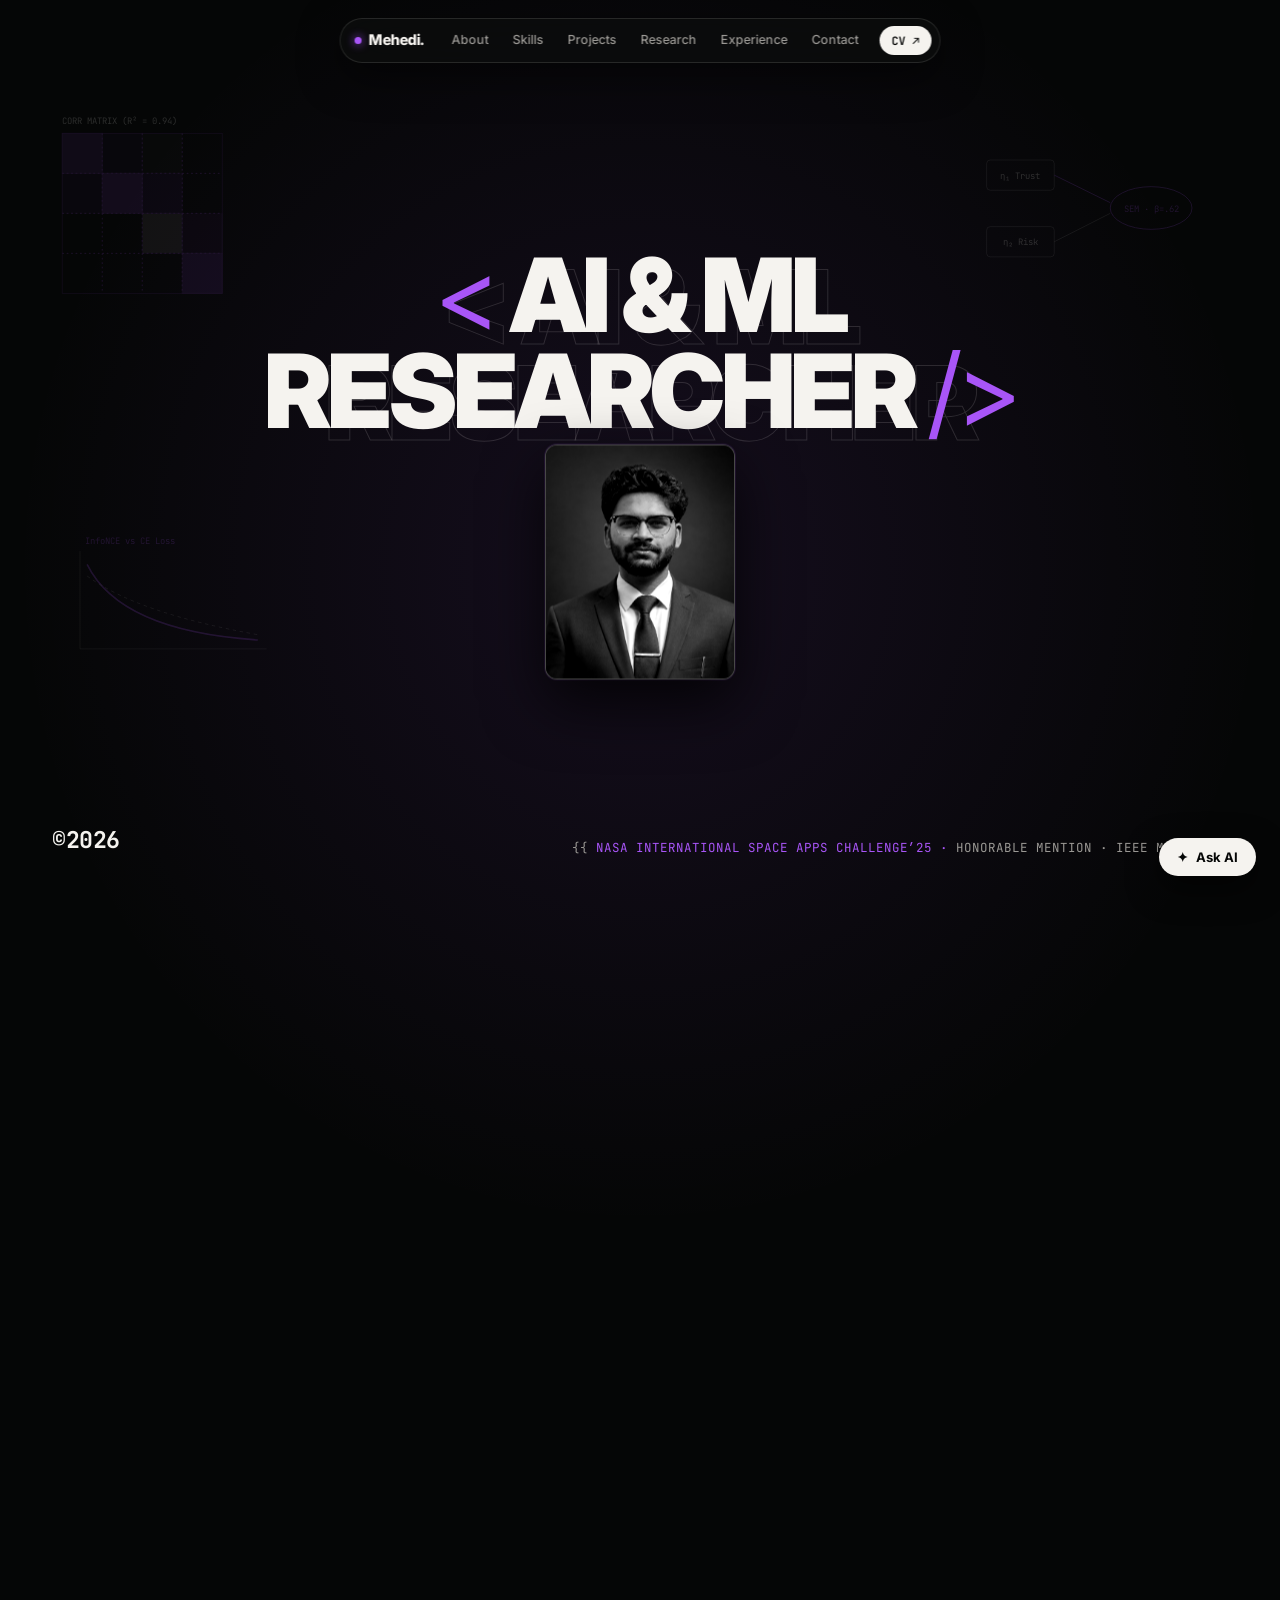
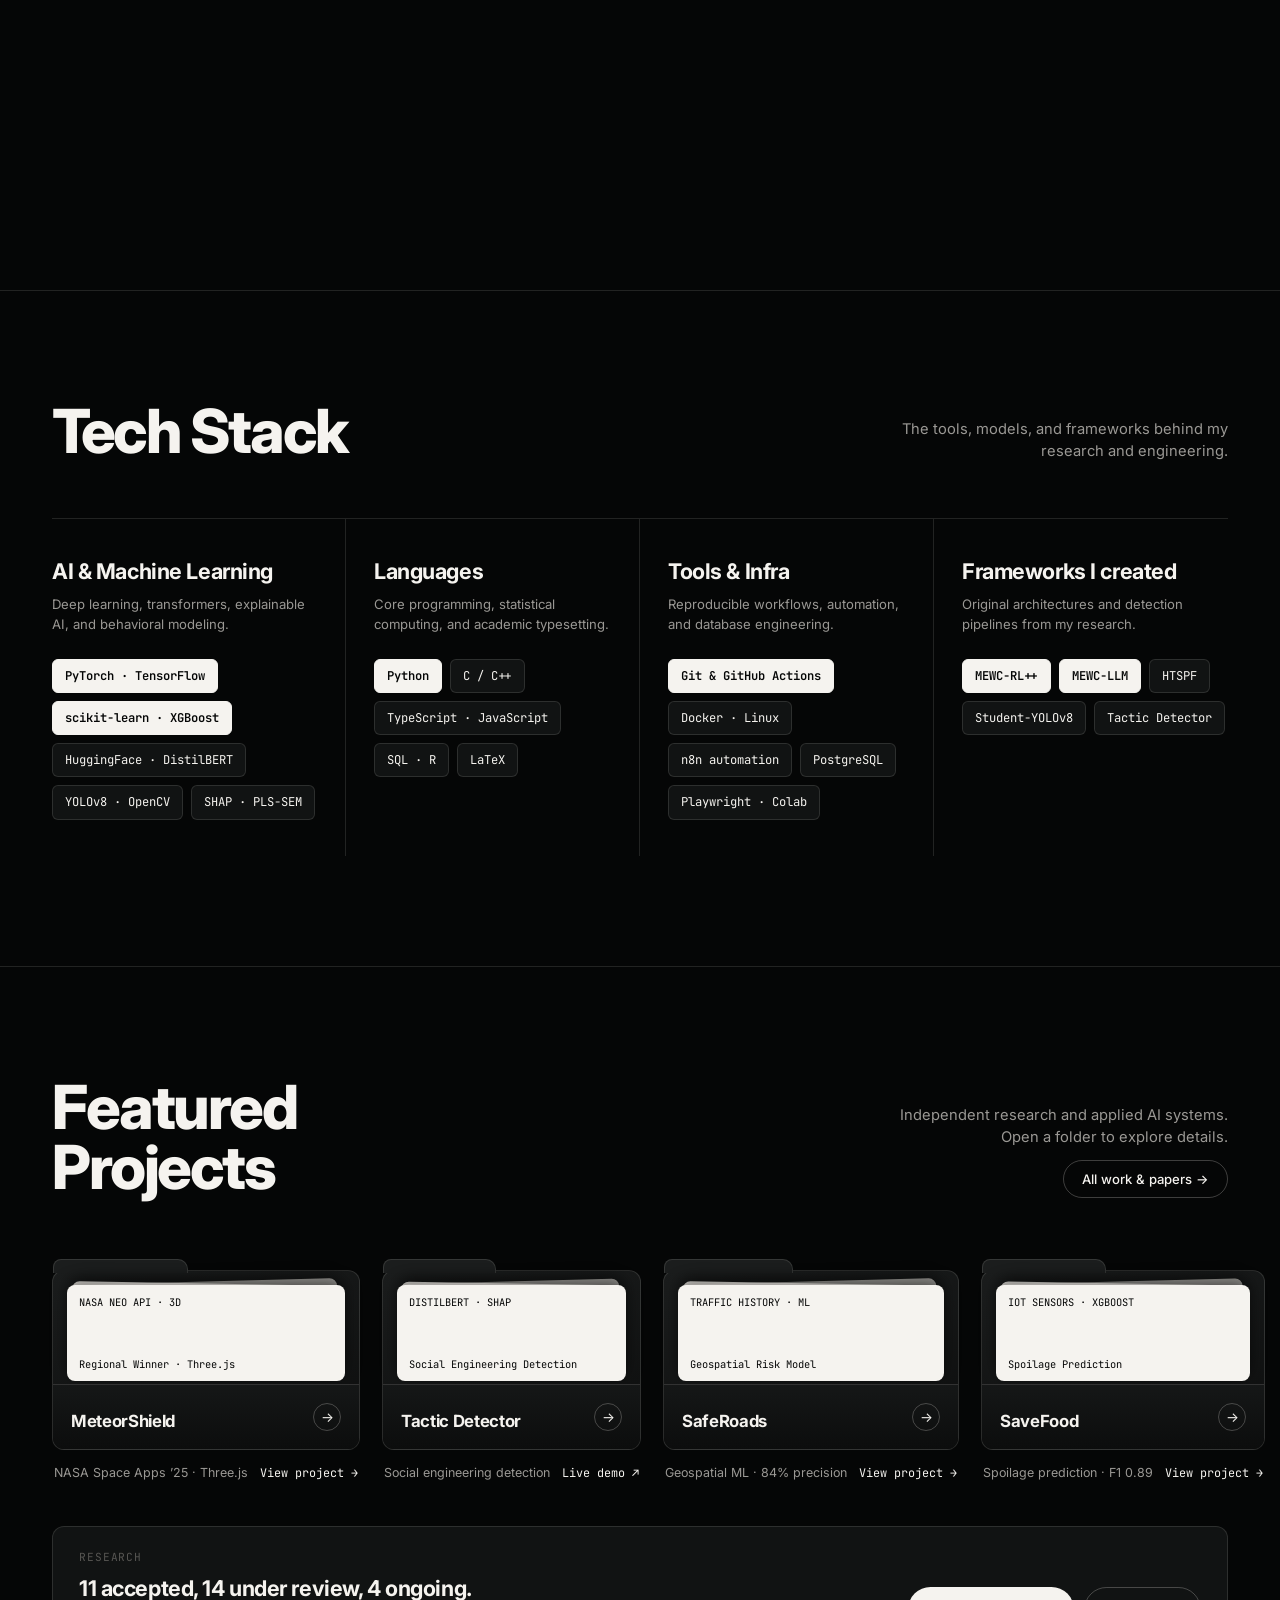
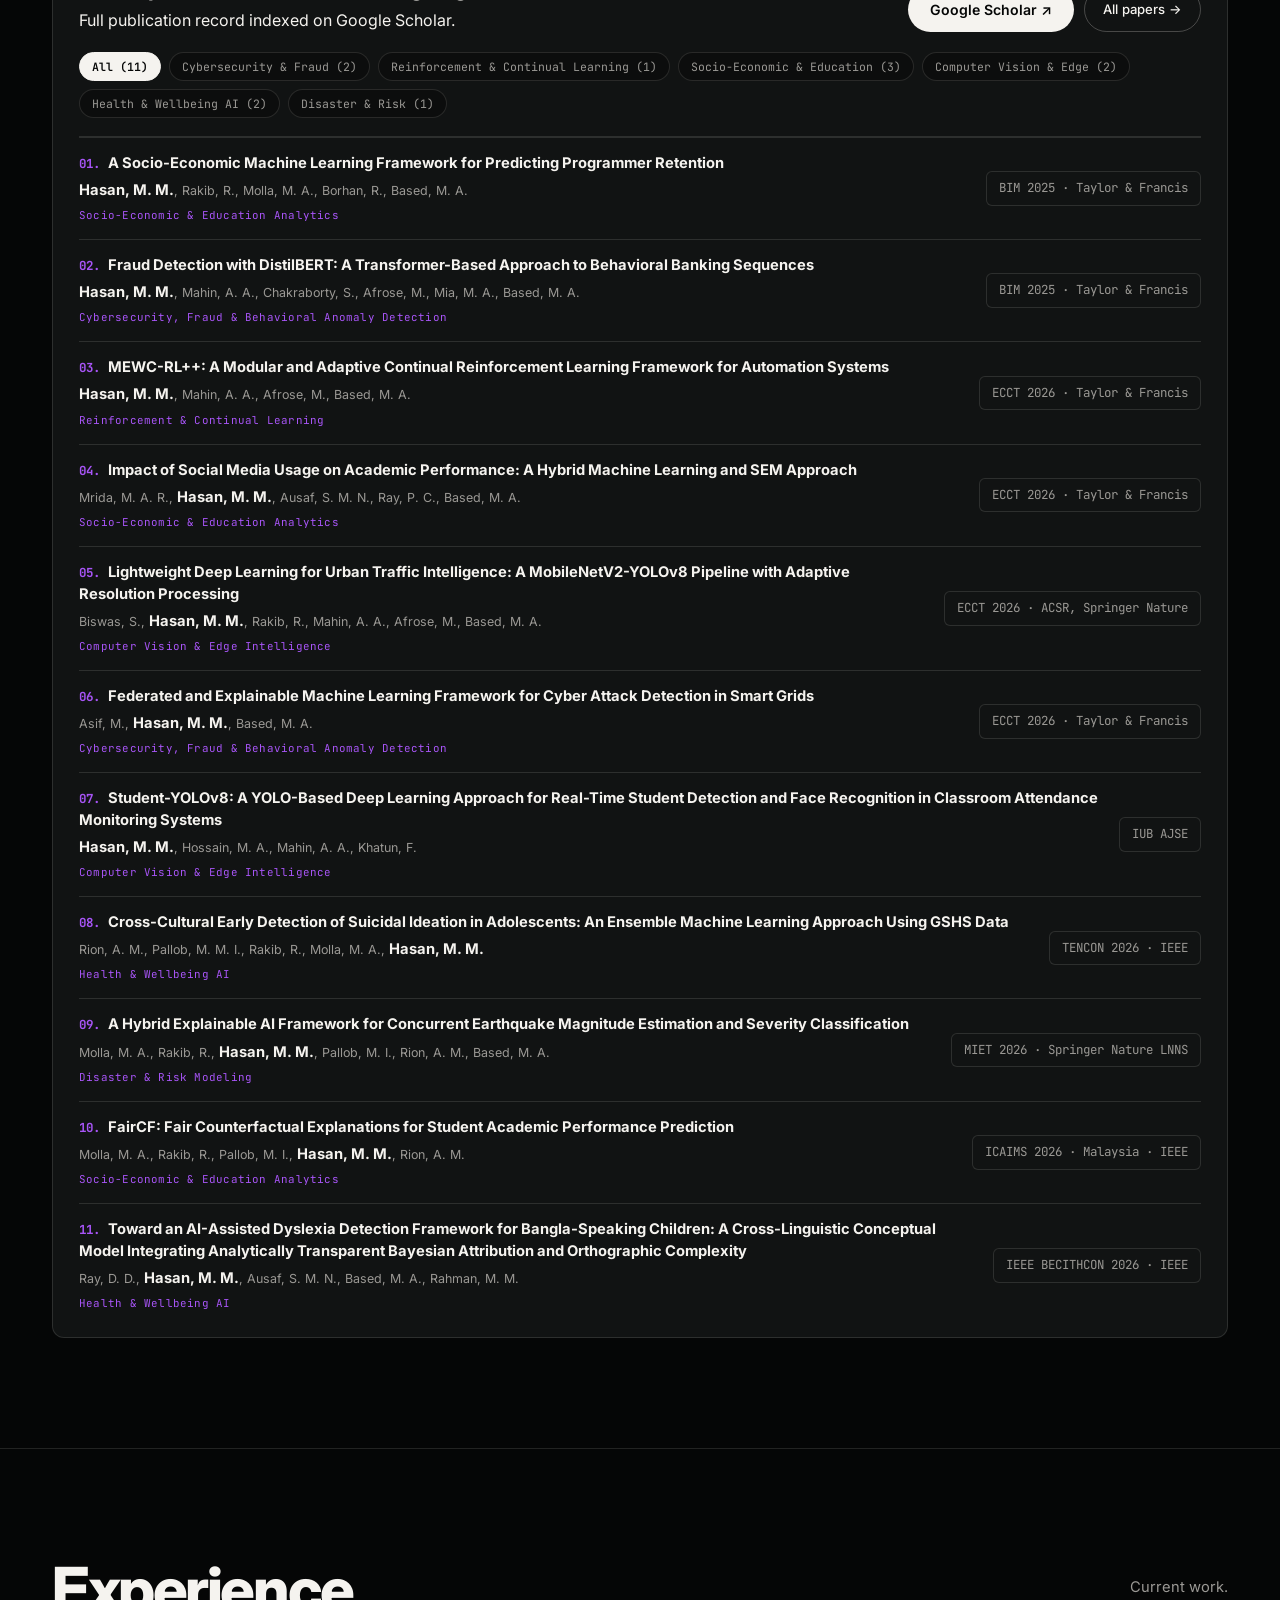
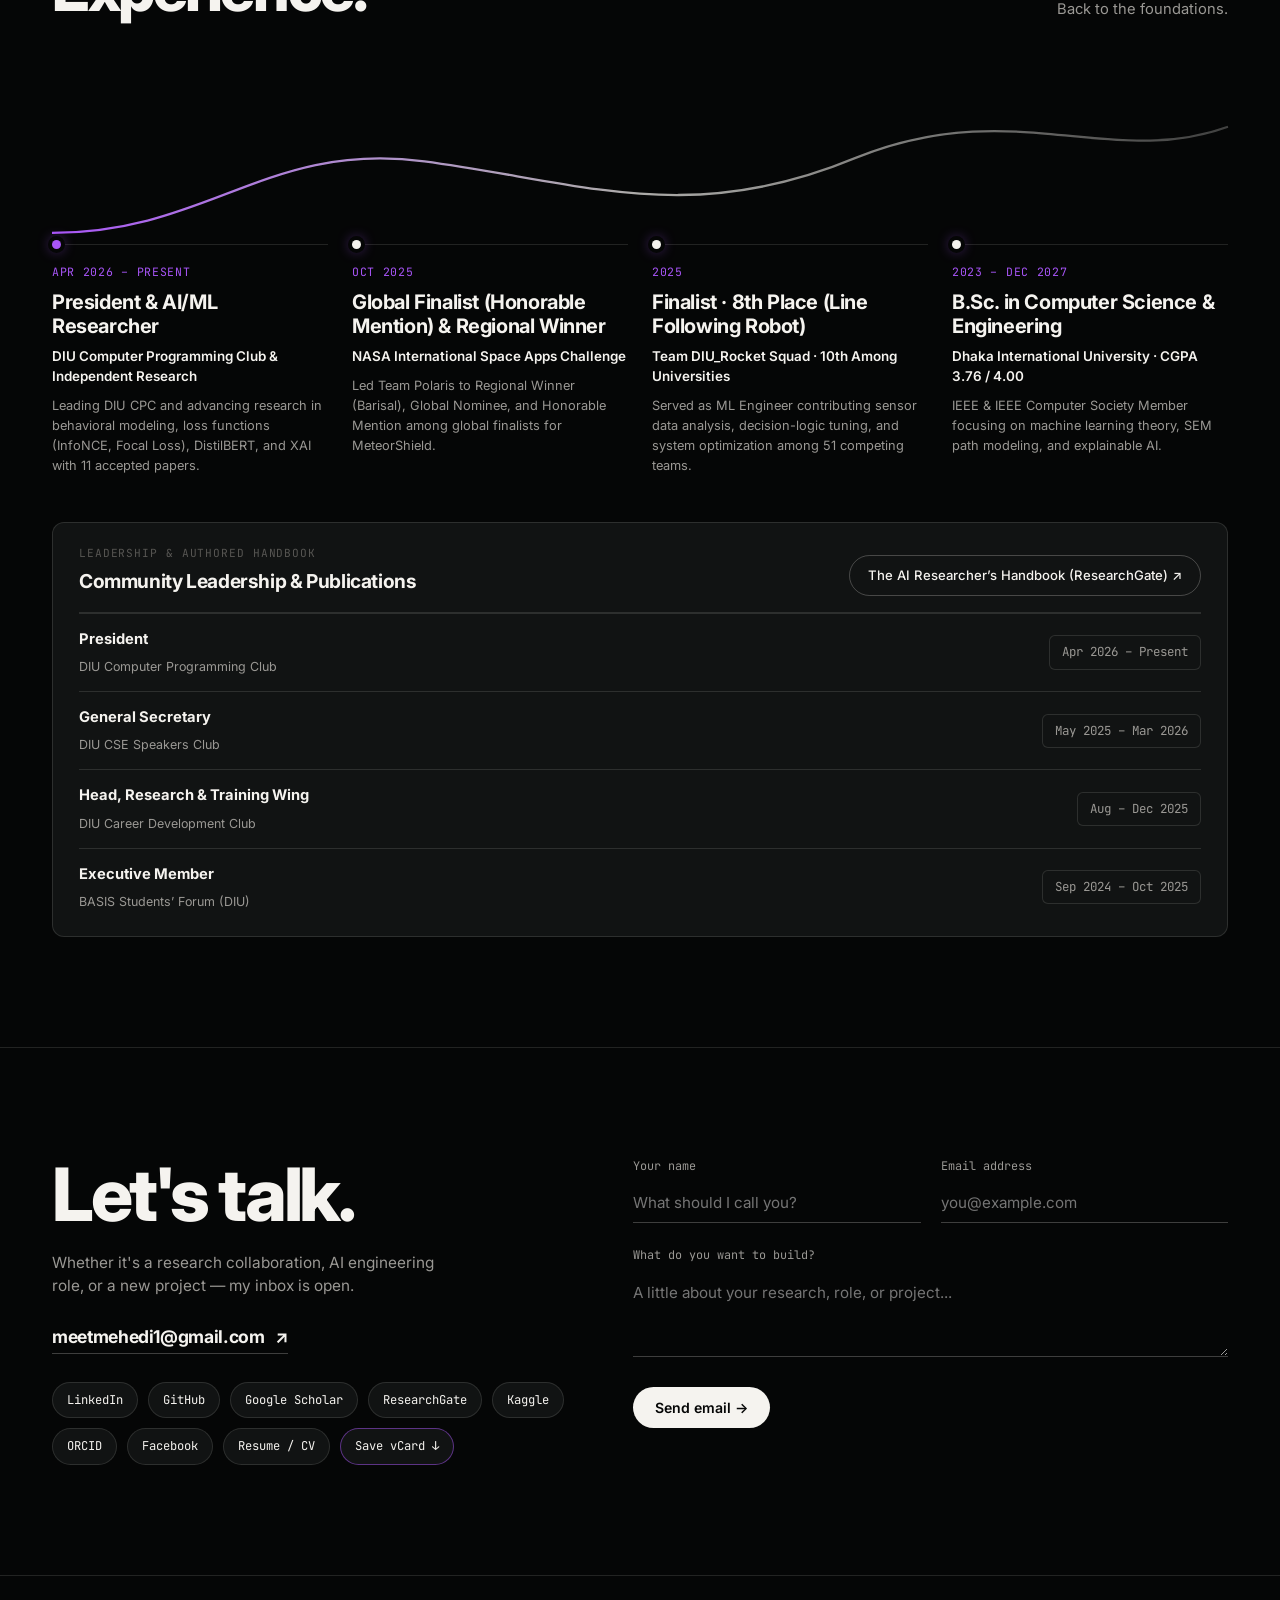
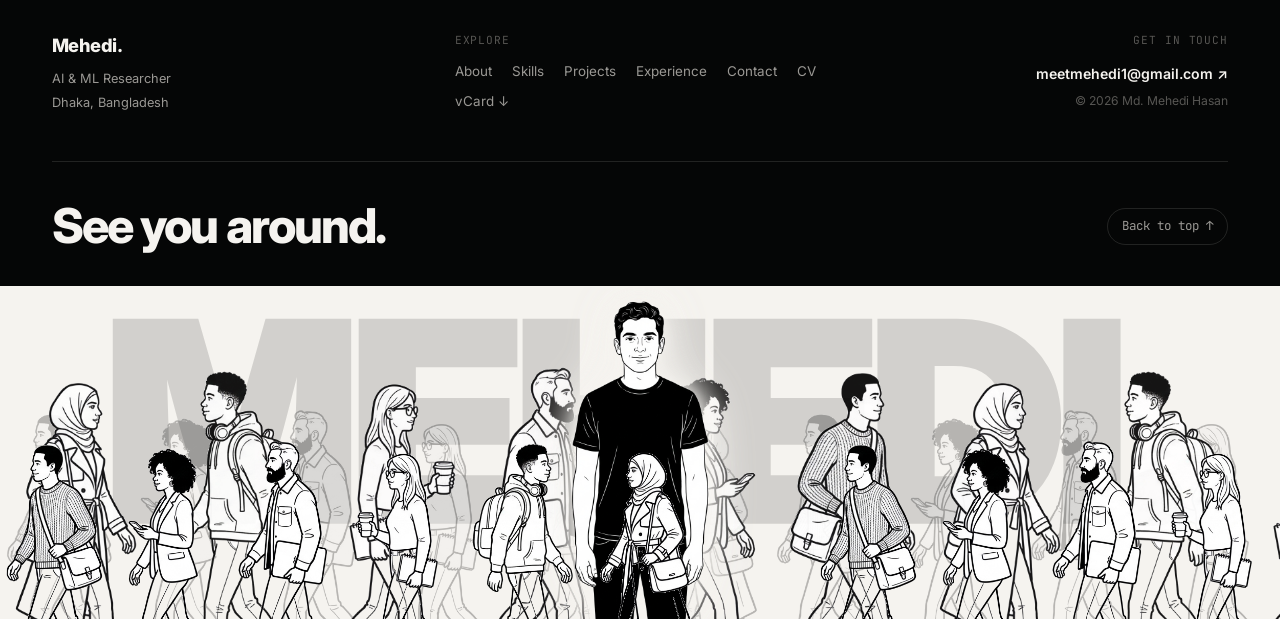
==== commit 85390acc: "feat: add vCard download link in contact and footer" ====
--- a/index.html
+++ b/index.html
@@ -2378,6 +2378,8 @@
           <a href="https://www.facebook.com/meetmehedi1/" target="_blank" rel="noopener"
             class="social-pill">Facebook</a>
           <a href="Md_Mehedi_Hasan_CV.pdf" target="_blank" rel="noopener" class="social-pill">Resume / CV</a>
+          <a href="mehedi-contact.vcf" download="Md_Mehedi_Hasan.vcf" class="social-pill"
+            style="border-color:rgba(168,85,247,0.5); color:var(--text);">Save vCard ↓</a>
         </div>
       </div>
 
@@ -2421,6 +2423,7 @@
             <a href="#experience">Experience</a>
             <a href="#contact">Contact</a>
             <a href="Md_Mehedi_Hasan_CV.pdf" target="_blank" rel="noopener">CV</a>
+            <a href="mehedi-contact.vcf" download="Md_Mehedi_Hasan.vcf">vCard ↓</a>
           </div>
         </div>
 
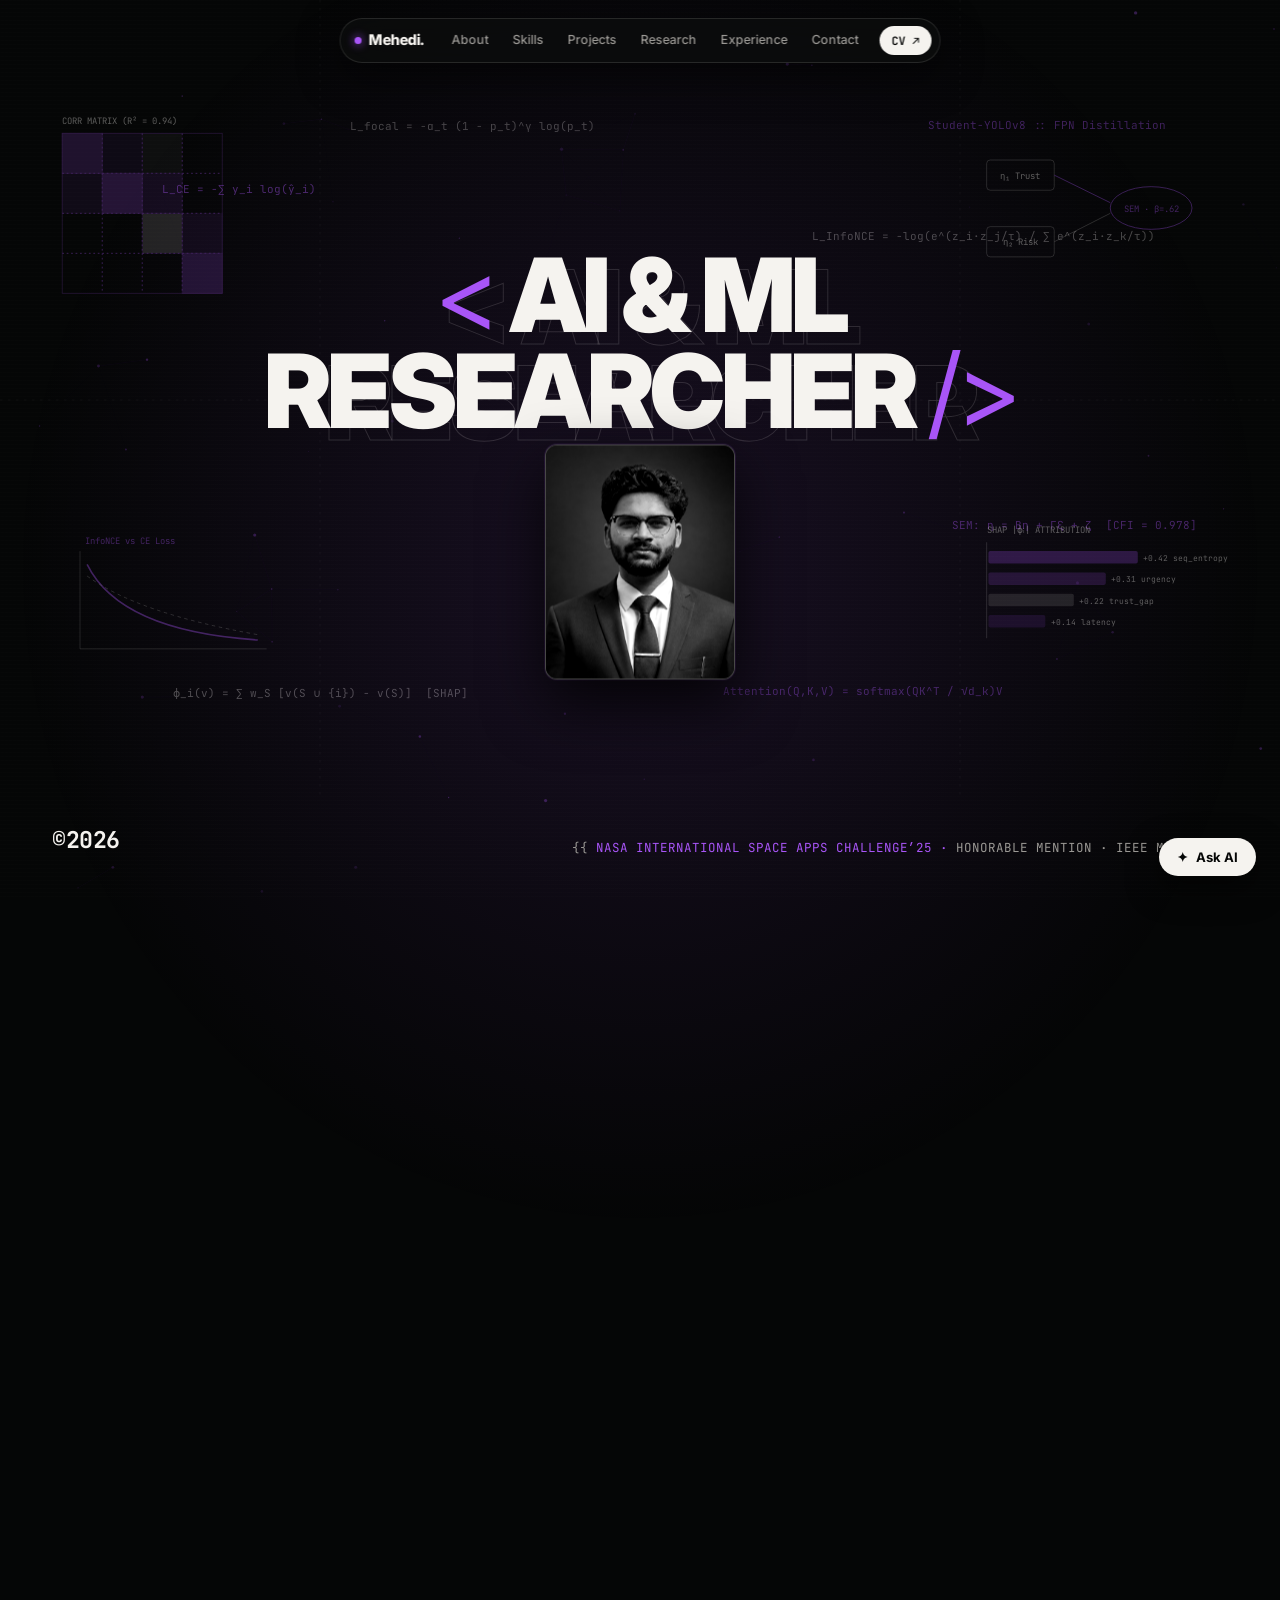
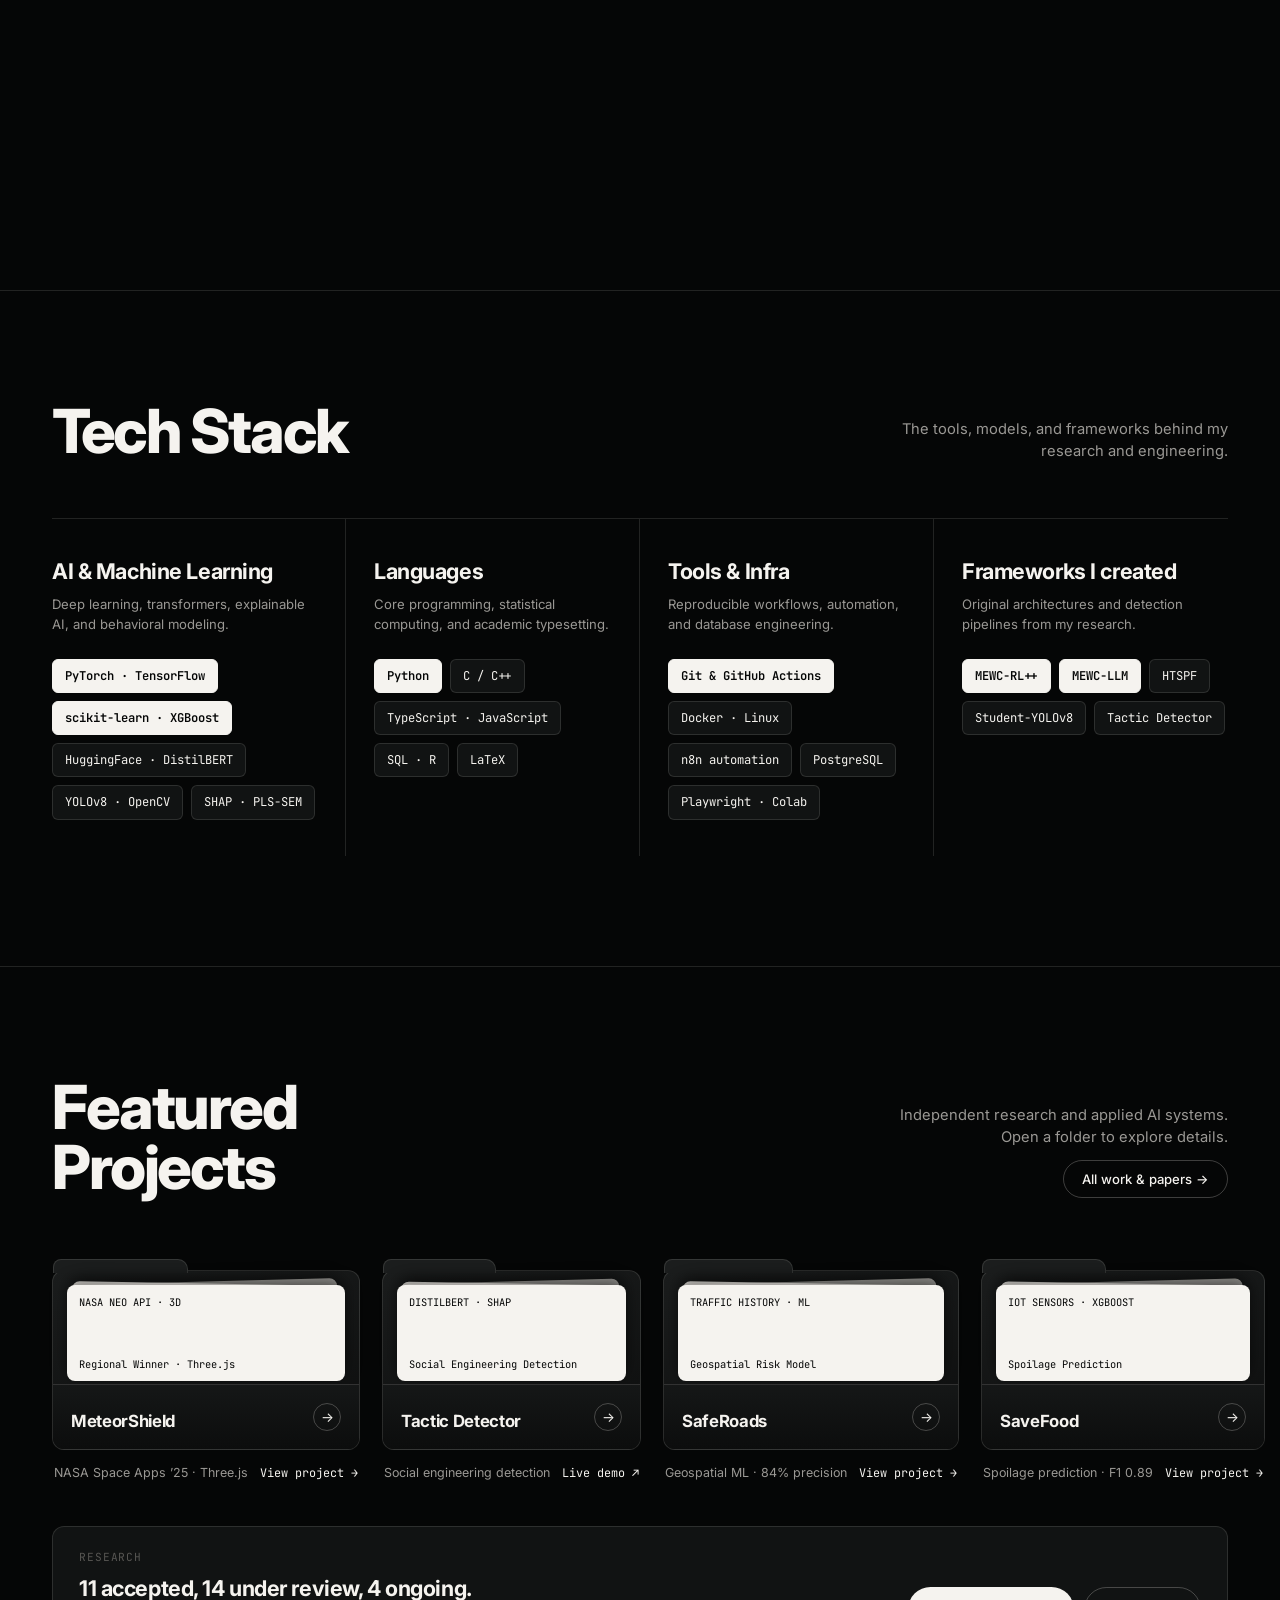
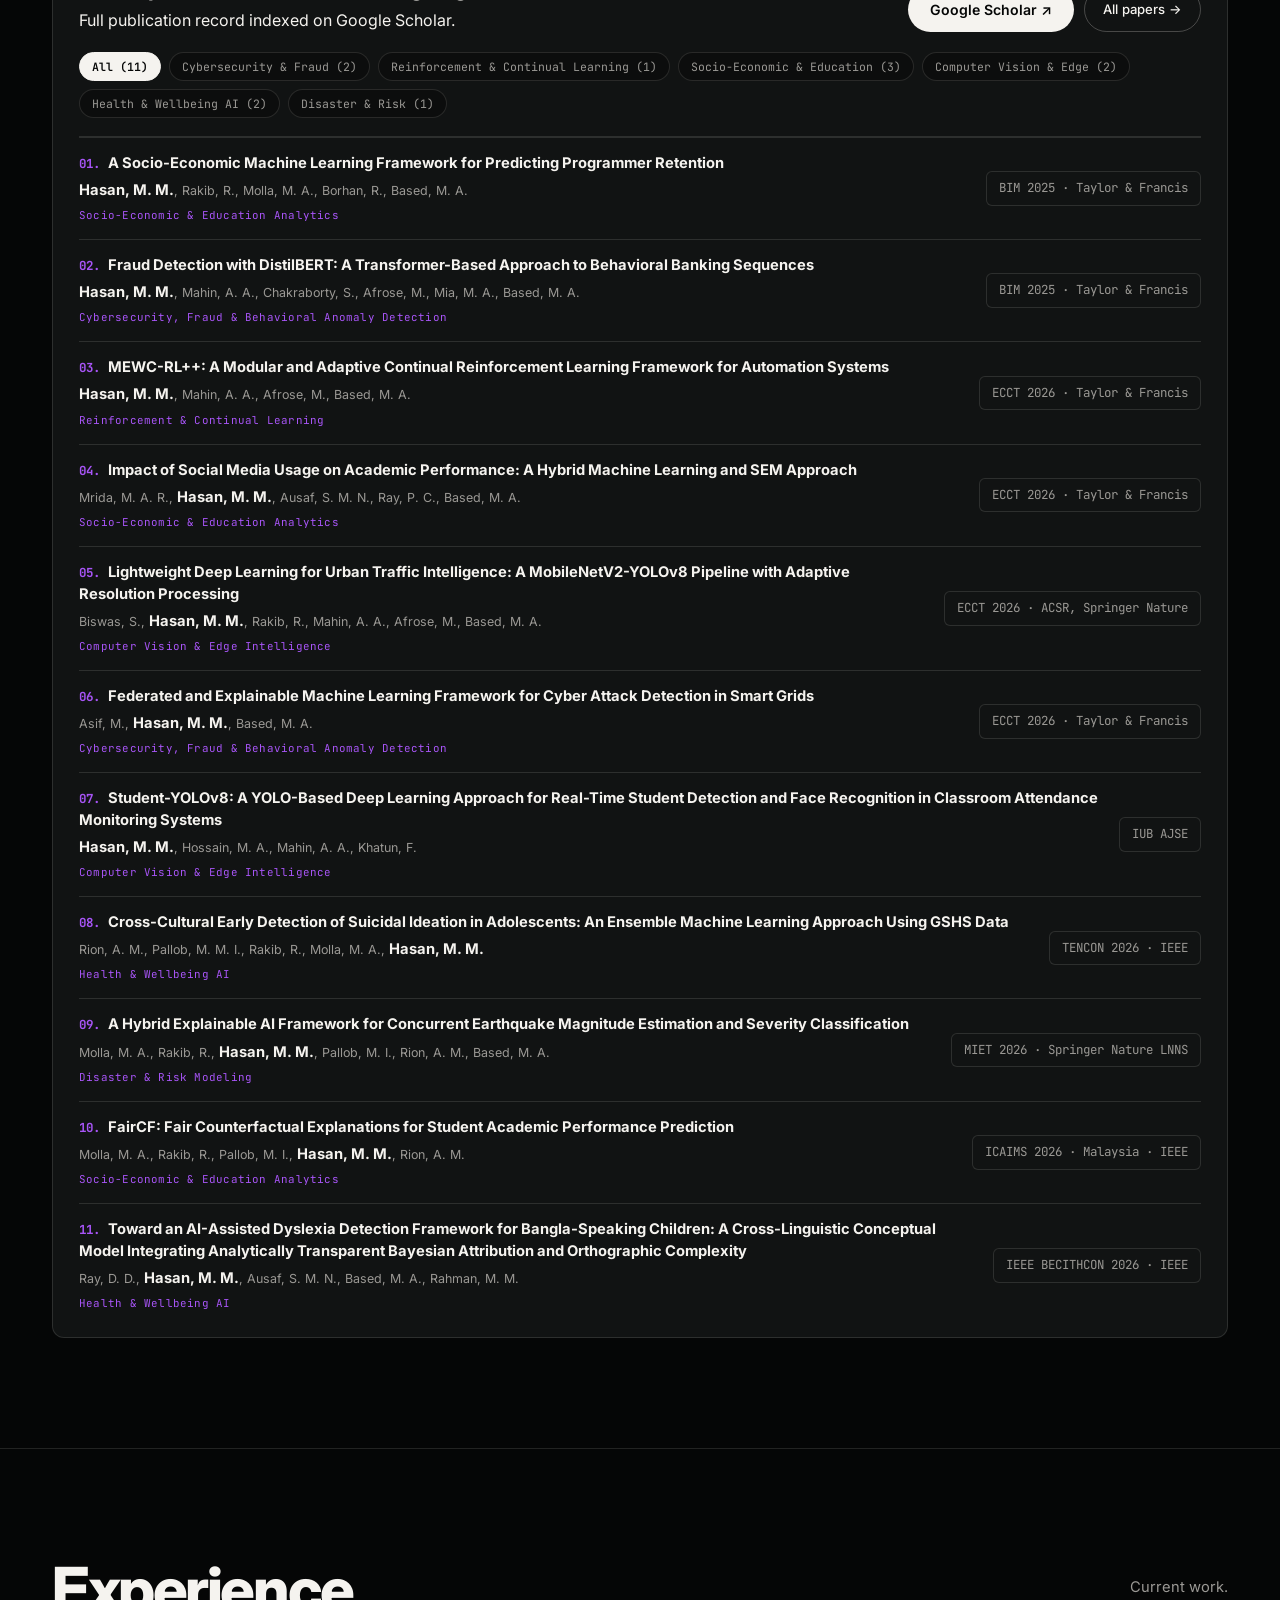
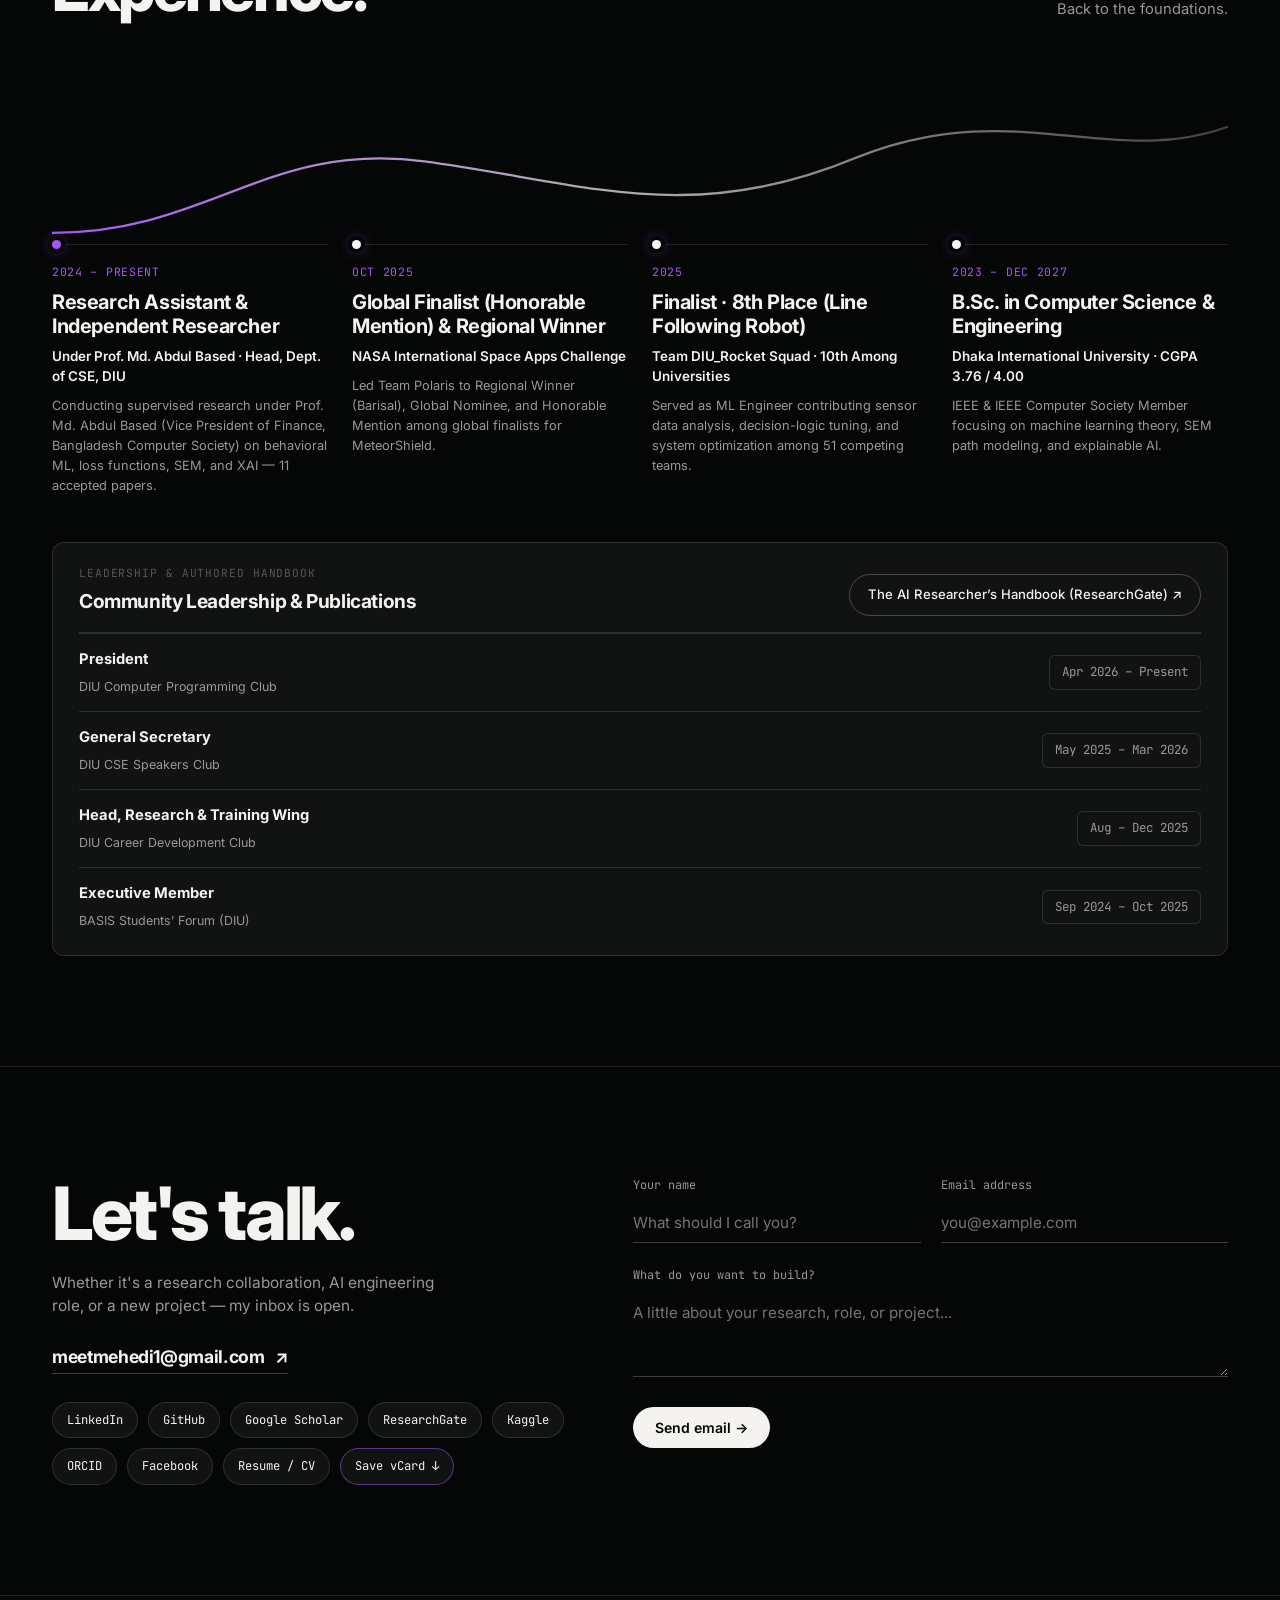
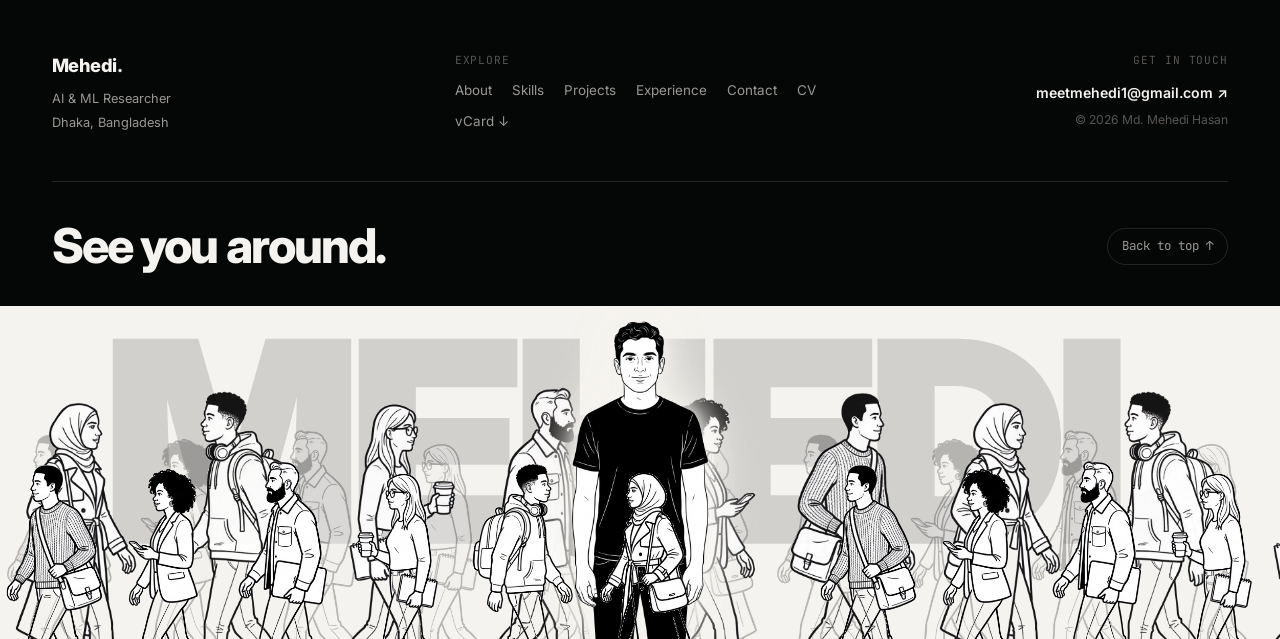
==== commit a18be0fa: "feat: boost hero research background visibility, add SHAP bars & Research Assistant role" ====
--- a/index.html
+++ b/index.html
@@ -264,8 +264,7 @@
       height: 210vh;
       z-index: 2;
       background:
-        radial-gradient(ellipse 70% 50% at 50% 30%, rgba(168, 85, 247, 0.1), transparent 70%),
-        var(--bg);
+        radial-gradient(ellipse 70% 50% at 50% 30%, rgba(168, 85, 247, 0.12), transparent 70%);
     }
 
     .hero-sticky {
@@ -1810,7 +1809,7 @@
       inset: 0;
       pointer-events: none;
       z-index: 1;
-      opacity: 0.72;
+      opacity: 0.88;
     }
 
     .hero-research-bg {
@@ -1818,7 +1817,7 @@
       inset: 0;
       pointer-events: none;
       z-index: 1;
-      opacity: 0.16;
+      opacity: 0.36;
       overflow: hidden;
     }
   </style>
@@ -1896,6 +1895,27 @@
             <line x1="76" y1="17" x2="139" y2="48" stroke="#a855f7" />
             <line x1="76" y1="92" x2="139" y2="60" stroke="#f5f3ef" stroke-opacity="0.5" />
           </g>
+
+          <!-- SHAP Feature Attribution Bars (Bottom Right) -->
+          <g transform="translate(1110, 610)">
+            <text x="0" y="-10" fill="#f5f3ef" stroke="none" font-family="JetBrains Mono, monospace" font-size="10">SHAP |ϕᵢ| ATTRIBUTION</text>
+            <line x1="0" y1="0" x2="0" y2="108" stroke="#f5f3ef" stroke-opacity="0.45" />
+            <rect x="2" y="10" width="168" height="14" rx="2" fill="#a855f7" opacity="0.65" stroke="none" />
+            <text x="176" y="21" fill="#f5f3ef" stroke="none" font-family="JetBrains Mono, monospace" font-size="9">+0.42 seq_entropy</text>
+            <rect x="2" y="34" width="132" height="14" rx="2" fill="#a855f7" opacity="0.48" stroke="none" />
+            <text x="140" y="45" fill="#f5f3ef" stroke="none" font-family="JetBrains Mono, monospace" font-size="9">+0.31 urgency</text>
+            <rect x="2" y="58" width="96" height="14" rx="2" fill="#f5f3ef" opacity="0.32" stroke="none" />
+            <text x="104" y="69" fill="#f5f3ef" stroke="none" font-family="JetBrains Mono, monospace" font-size="9">+0.22 trust_gap</text>
+            <rect x="2" y="82" width="64" height="14" rx="2" fill="#a855f7" opacity="0.32" stroke="none" />
+            <text x="72" y="93" fill="#f5f3ef" stroke="none" font-family="JetBrains Mono, monospace" font-size="9">+0.14 latency</text>
+          </g>
+
+          <!-- Subtle Coordinate Grid & Telemetry Ticks -->
+          <g stroke="#f5f3ef" stroke-opacity="0.14" stroke-dasharray="3 6">
+            <line x1="360" y1="0" x2="360" y2="900" />
+            <line x1="1080" y1="0" x2="1080" y2="900" />
+            <line x1="0" y1="450" x2="1440" y2="450" />
+          </g>
         </g>
       </svg>
 
@@ -1923,7 +1943,7 @@
       <div class="intro-layer" id="about">
         <div class="intro-left" id="intro-left">
           <h2>Hi, I’m<br>Md. Mehedi Hasan.</h2>
-          <div class="intro-role">AI &amp; ML Researcher &amp; President, DIU CPC.</div>
+          <div class="intro-role">Research Assistant · AI &amp; ML Researcher · President, DIU CPC.</div>
           <div class="intro-meta-label">Currently at</div>
           <div class="intro-meta-val">Dhaka International University</div>
           <div class="intro-meta-sub">BSc CSE (CGPA 3.76 / 4.00 · Dec 2027) · IEEE &amp; IEEE CS Member</div>
@@ -2288,11 +2308,11 @@
 
         <div class="timeline-nodes">
           <div class="tl-item">
-            <div class="tl-date">APR 2026 – PRESENT</div>
-            <div class="tl-role">President &amp; AI/ML Researcher</div>
-            <div class="tl-org">DIU Computer Programming Club &amp; Independent Research</div>
-            <div class="tl-desc">Leading DIU CPC and advancing research in behavioral modeling, loss functions
-              (InfoNCE, Focal Loss), DistilBERT, and XAI with 11 accepted papers.</div>
+            <div class="tl-date">2024 – PRESENT</div>
+            <div class="tl-role">Research Assistant &amp; Independent Researcher</div>
+            <div class="tl-org">Under Prof. Md. Abdul Based · Head, Dept. of CSE, DIU</div>
+            <div class="tl-desc">Conducting supervised research under Prof. Md. Abdul Based (Vice President of Finance,
+              Bangladesh Computer Society) on behavioral ML, loss functions, SEM, and XAI — 11 accepted papers.</div>
           </div>
 
           <div class="tl-item">
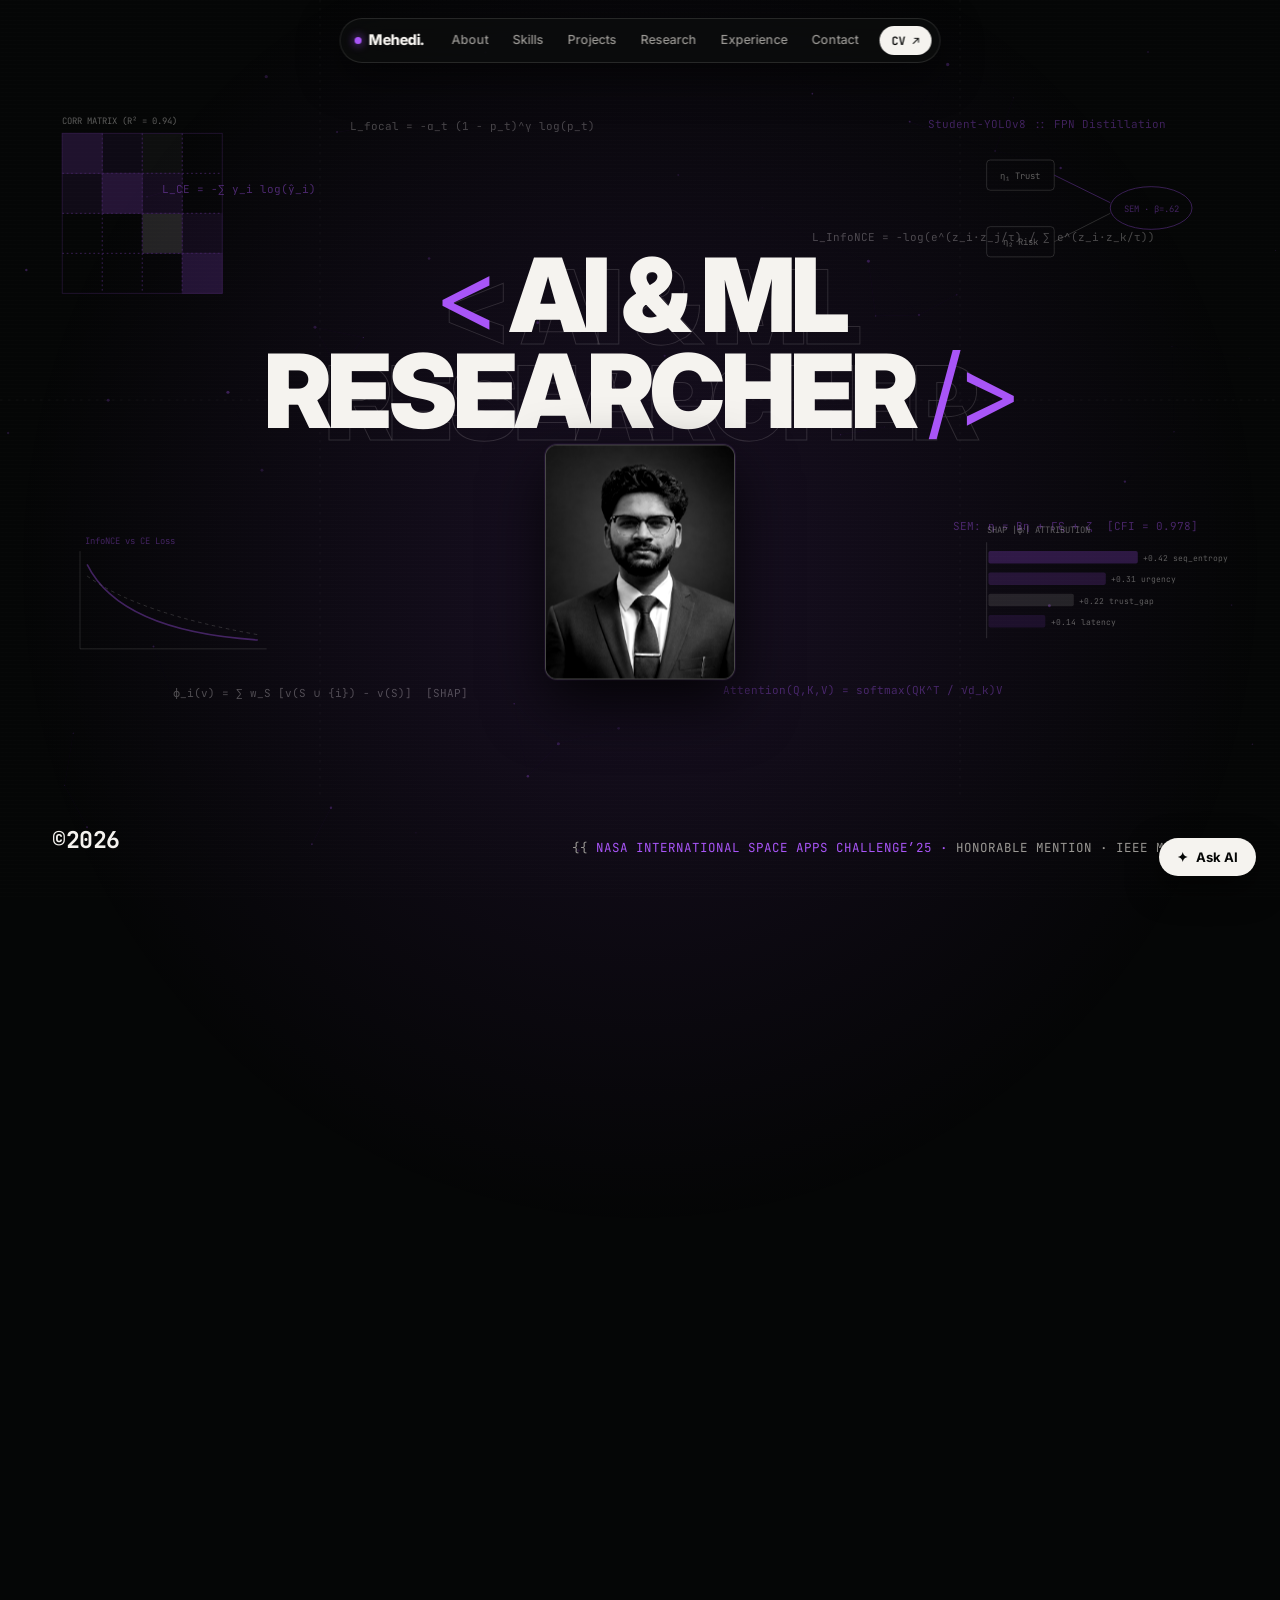
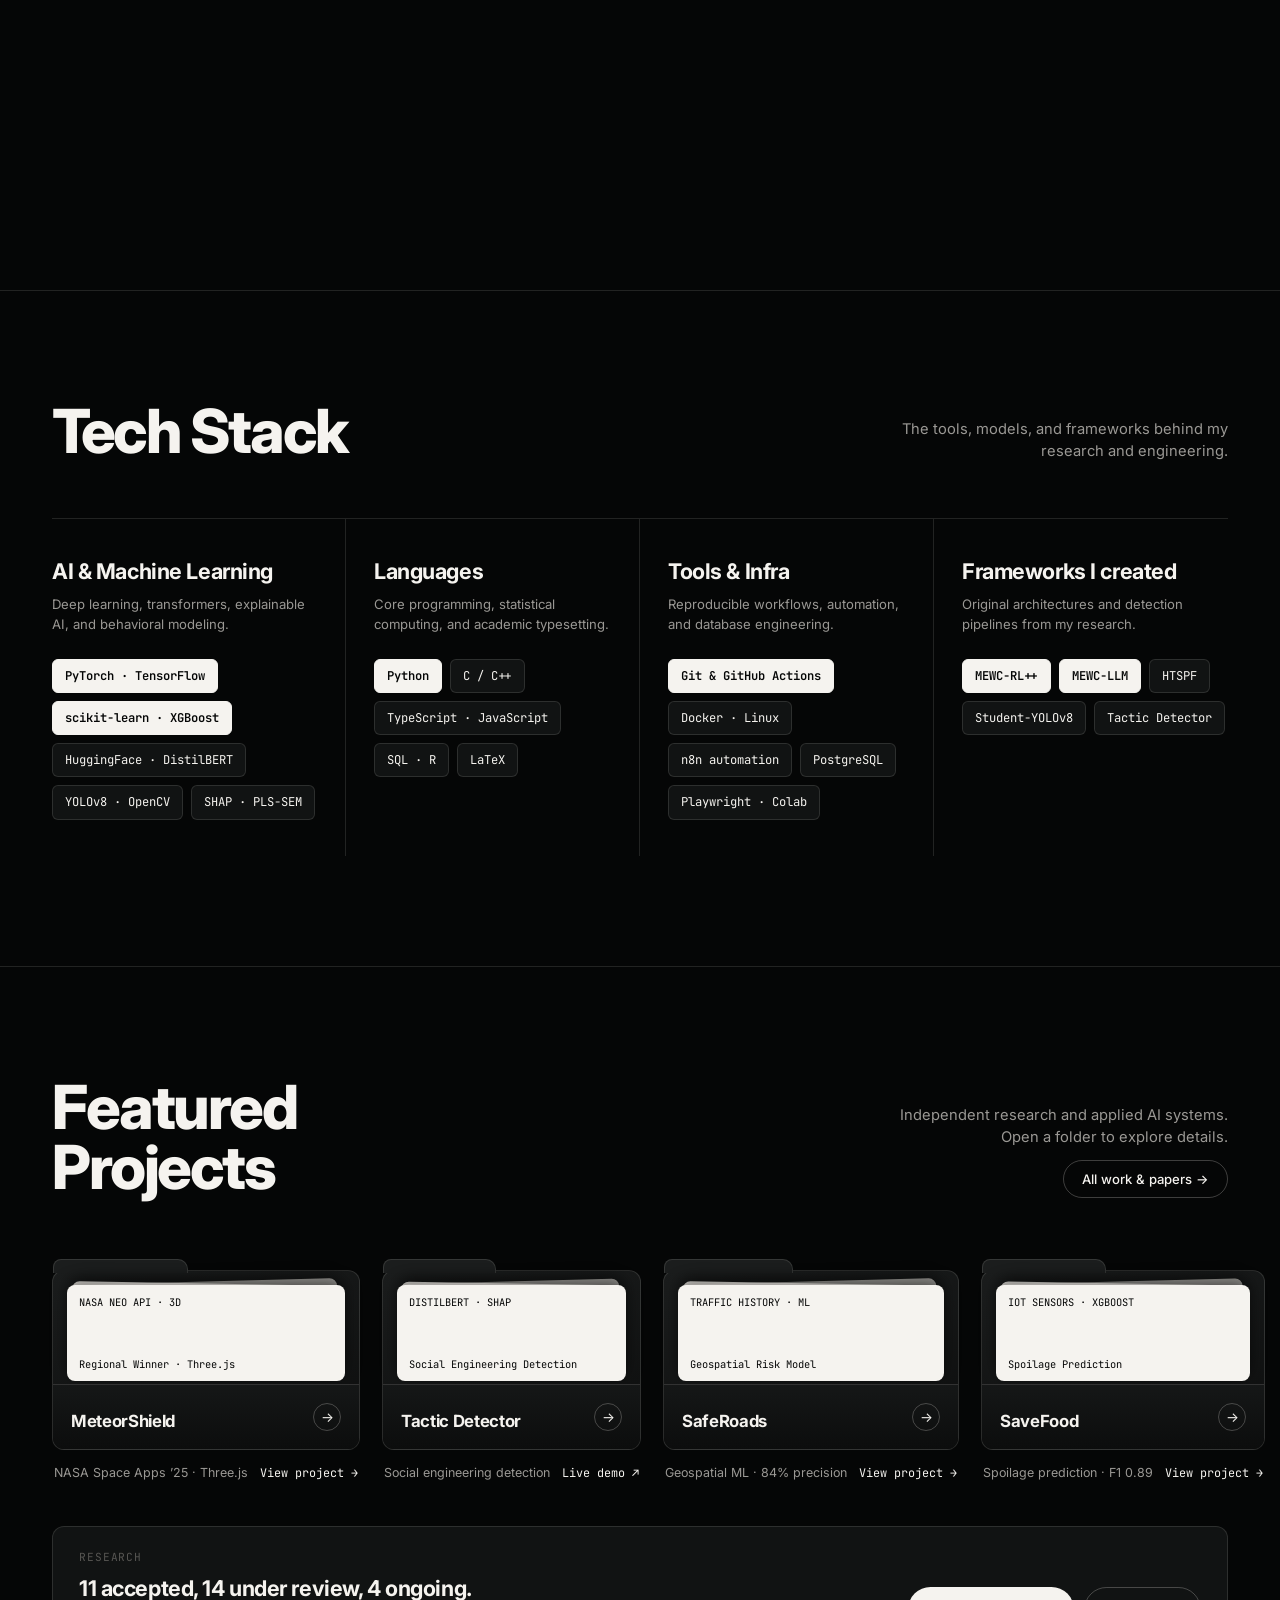
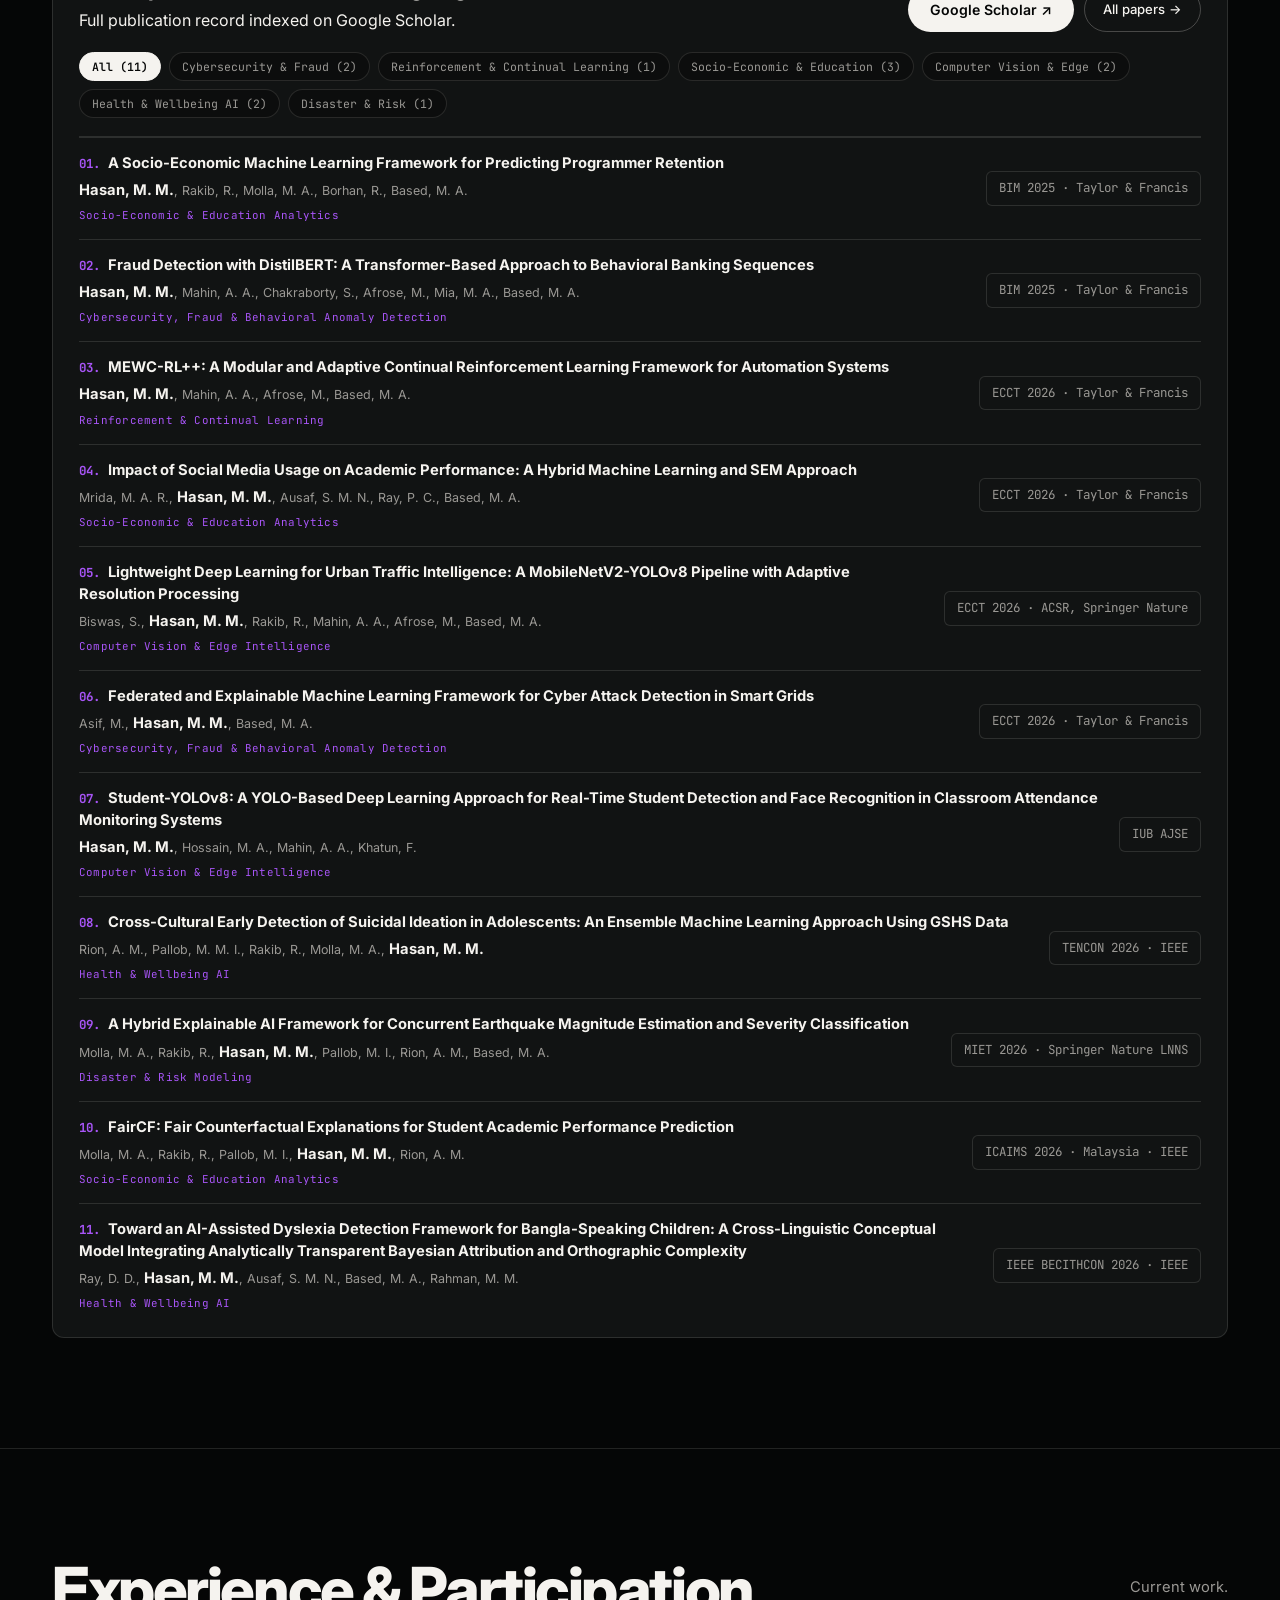
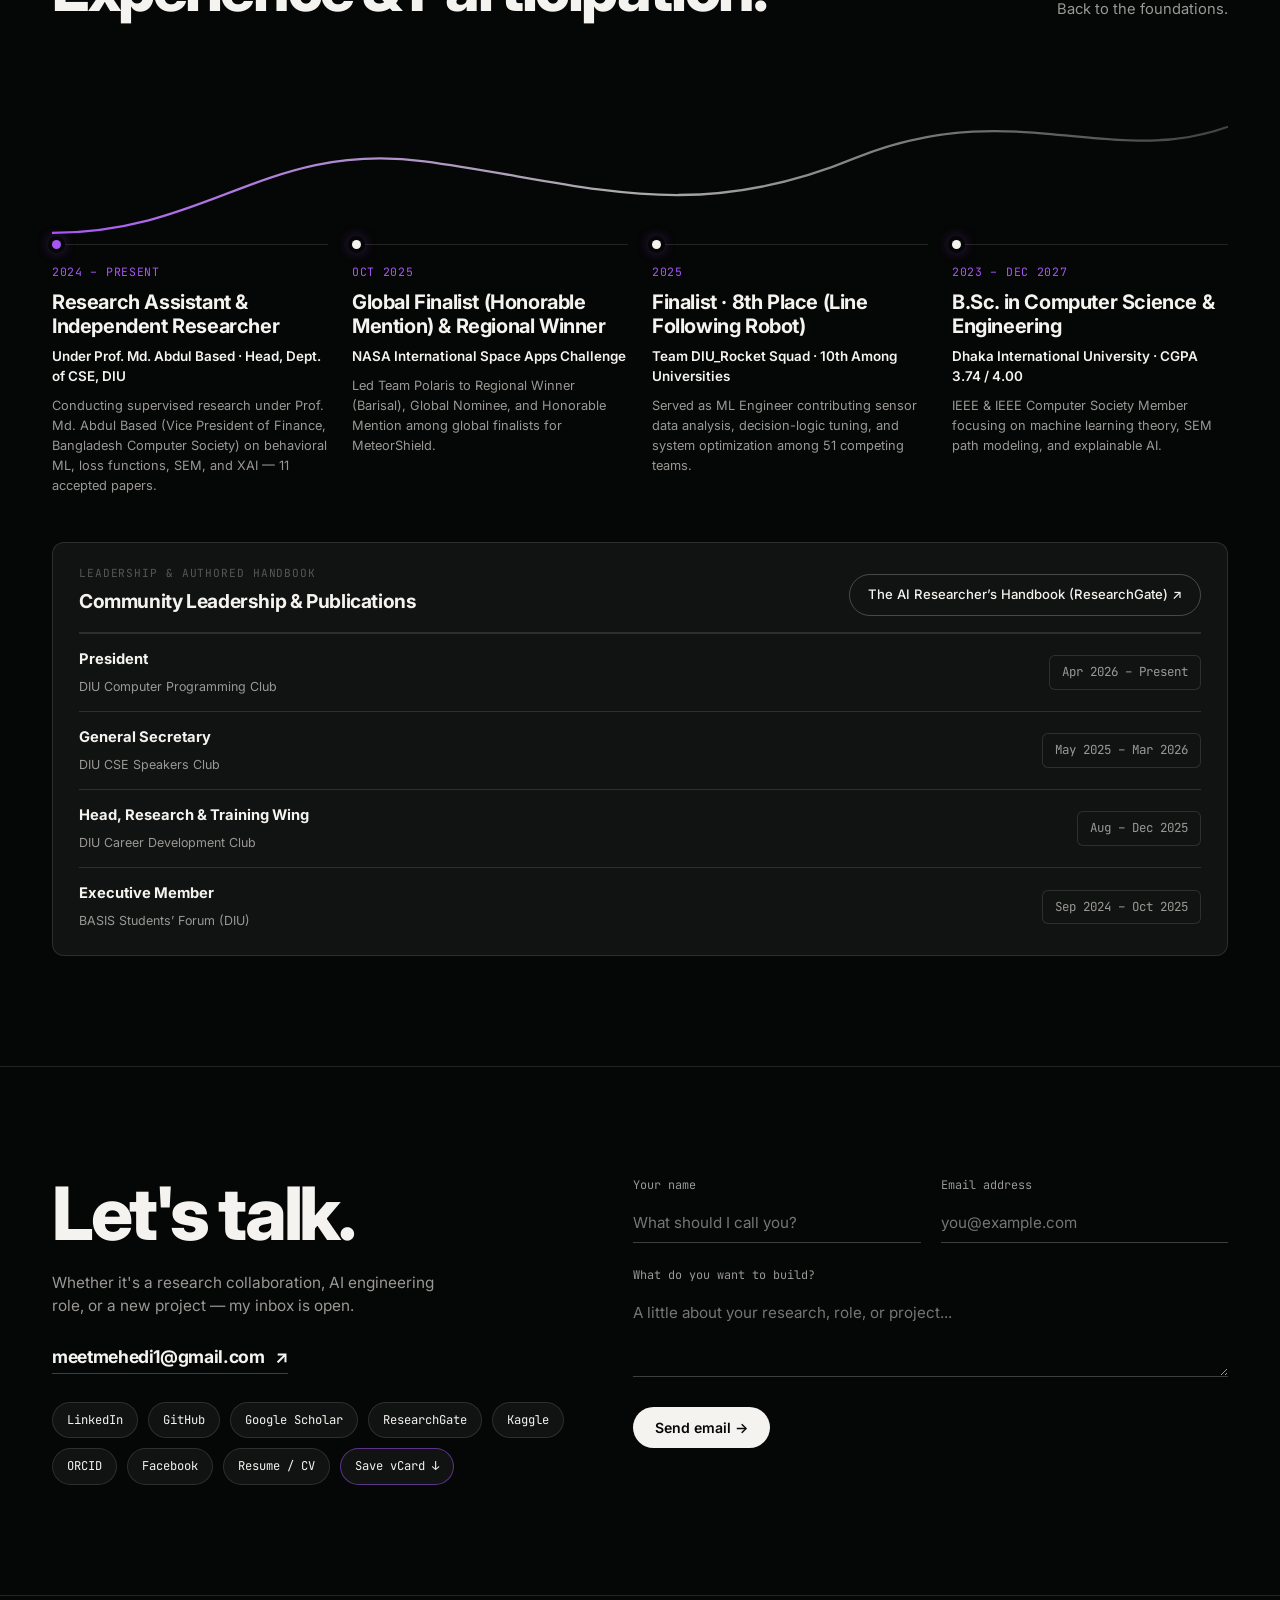
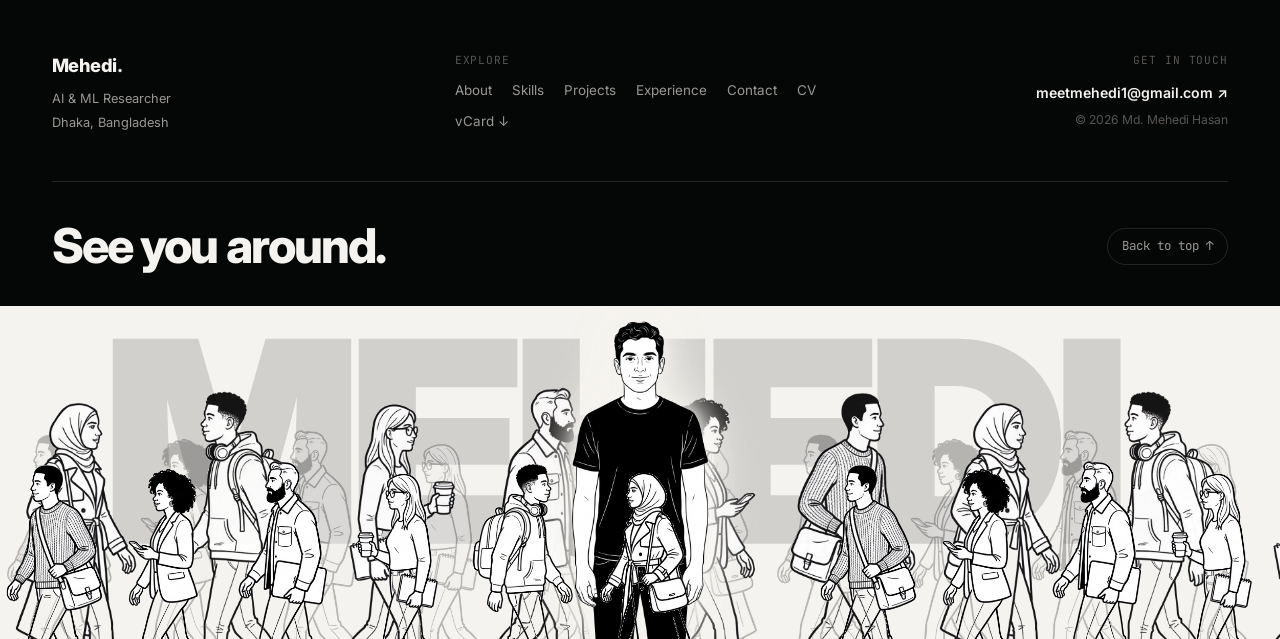
==== commit 80fa6b88: "fix: update Experience & Participation heading and CGPA to 3.74" ====
--- a/index.html
+++ b/index.html
@@ -1946,7 +1946,7 @@
           <div class="intro-role">Research Assistant · AI &amp; ML Researcher · President, DIU CPC.</div>
           <div class="intro-meta-label">Currently at</div>
           <div class="intro-meta-val">Dhaka International University</div>
-          <div class="intro-meta-sub">BSc CSE (CGPA 3.76 / 4.00 · Dec 2027) · IEEE &amp; IEEE CS Member</div>
+          <div class="intro-meta-sub">BSc CSE (CGPA 3.74 / 4.00 · Dec 2027) · IEEE &amp; IEEE CS Member</div>
           <div class="intro-badge">
             <span class="intro-badge-dot"></span>
             <span>NASA International Space Apps Challenge ’25 · Global Finalist (Honorable Mention)</span>
@@ -2288,7 +2288,7 @@
   <section id="experience">
     <div class="container">
       <div class="sec-head reveal">
-        <h2 class="sec-title">Experience.</h2>
+        <h2 class="sec-title">Experience &amp; Participation.</h2>
         <p class="sec-sub">Current work.<br>Back to the foundations.</p>
       </div>
 
@@ -2334,7 +2334,7 @@
           <div class="tl-item">
             <div class="tl-date">2023 – DEC 2027</div>
             <div class="tl-role">B.Sc. in Computer Science &amp; Engineering</div>
-            <div class="tl-org">Dhaka International University · CGPA 3.76 / 4.00</div>
+            <div class="tl-org">Dhaka International University · CGPA 3.74 / 4.00</div>
             <div class="tl-desc">IEEE &amp; IEEE Computer Society Member focusing on machine learning theory, SEM path
               modeling, and explainable AI.</div>
           </div>
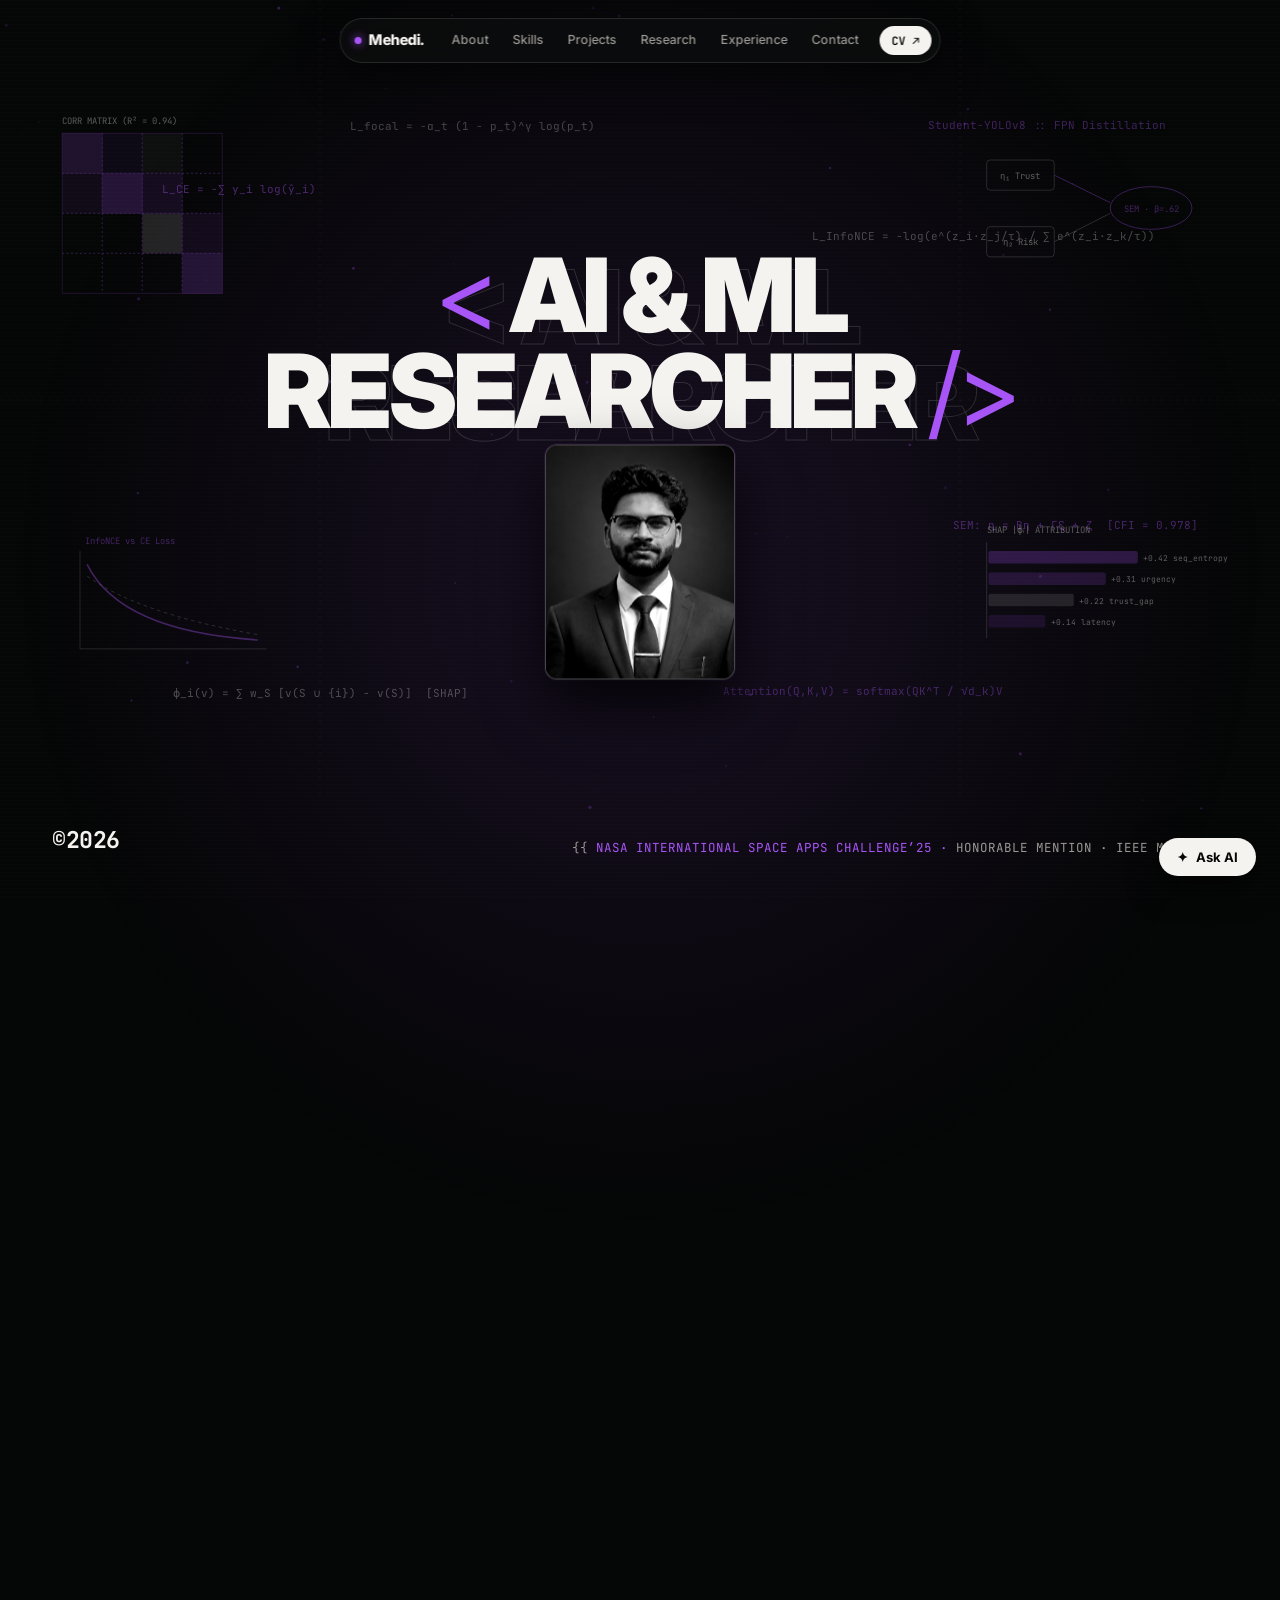
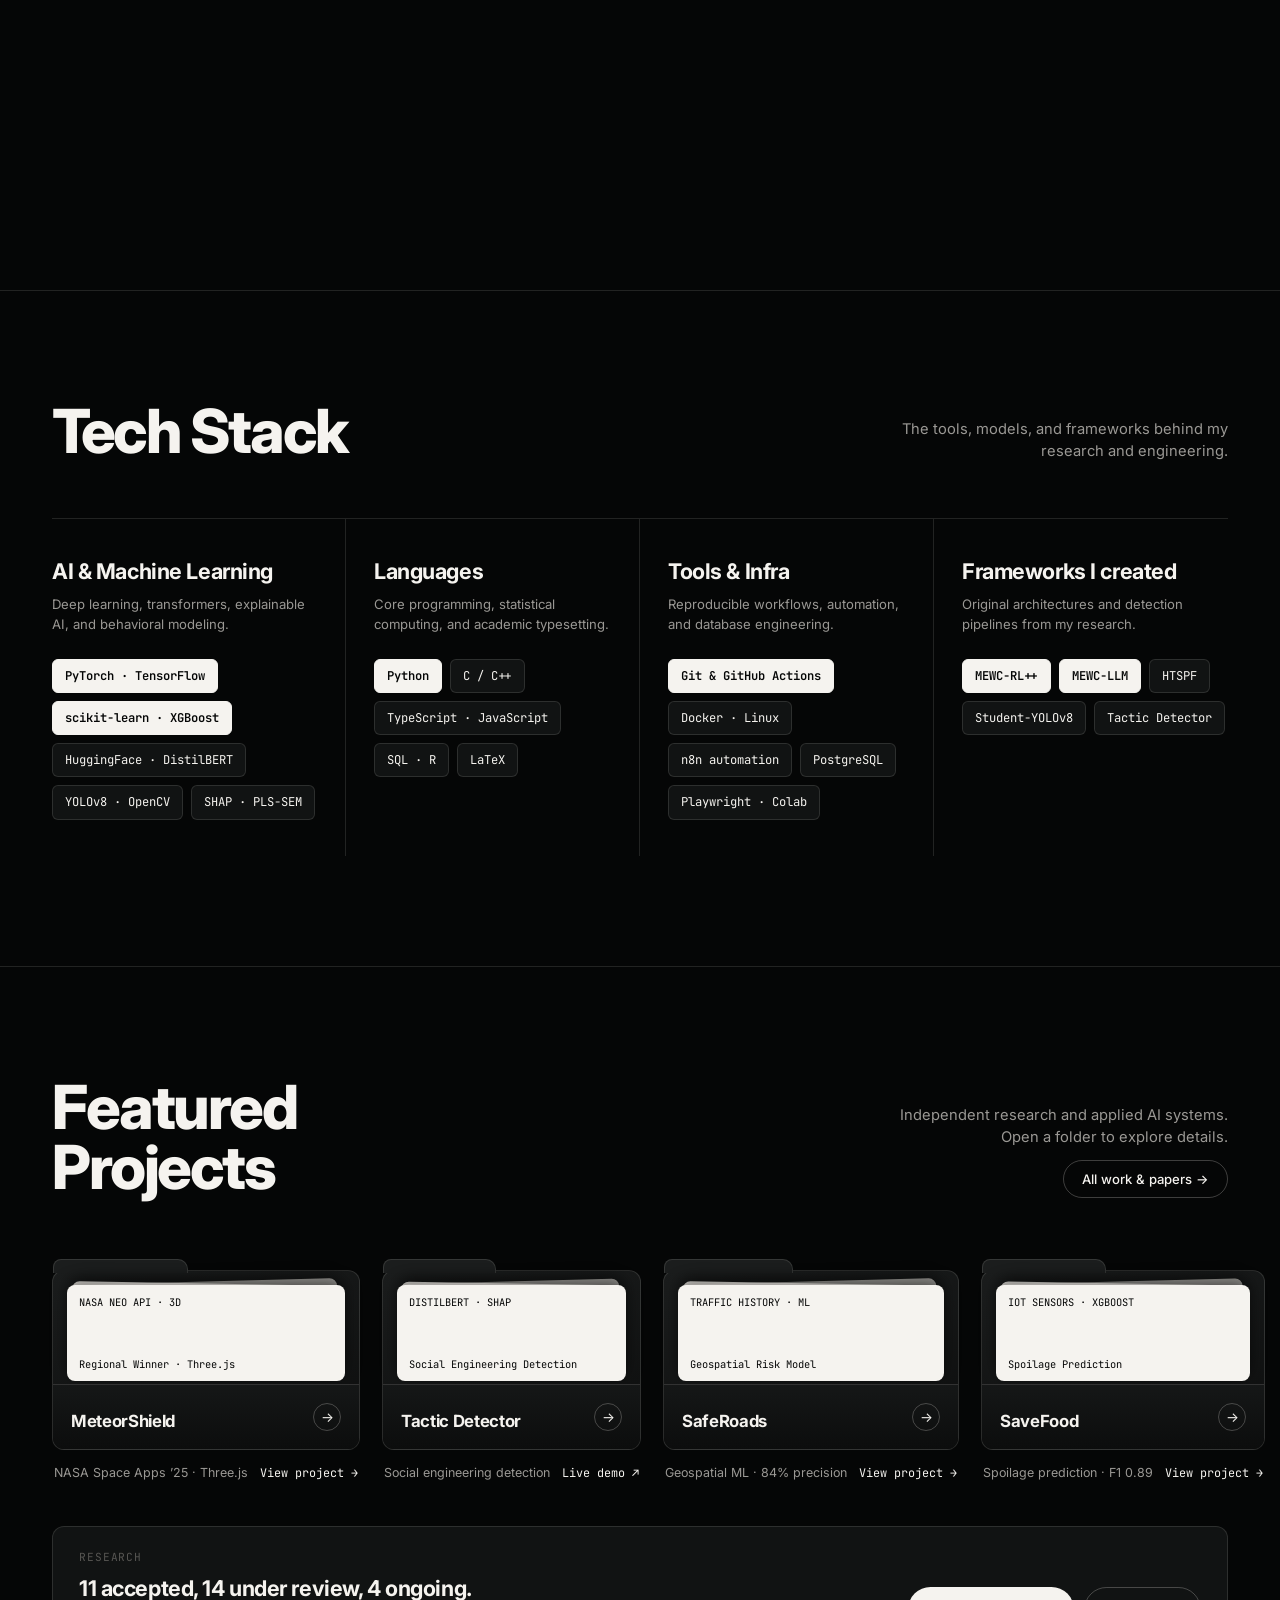
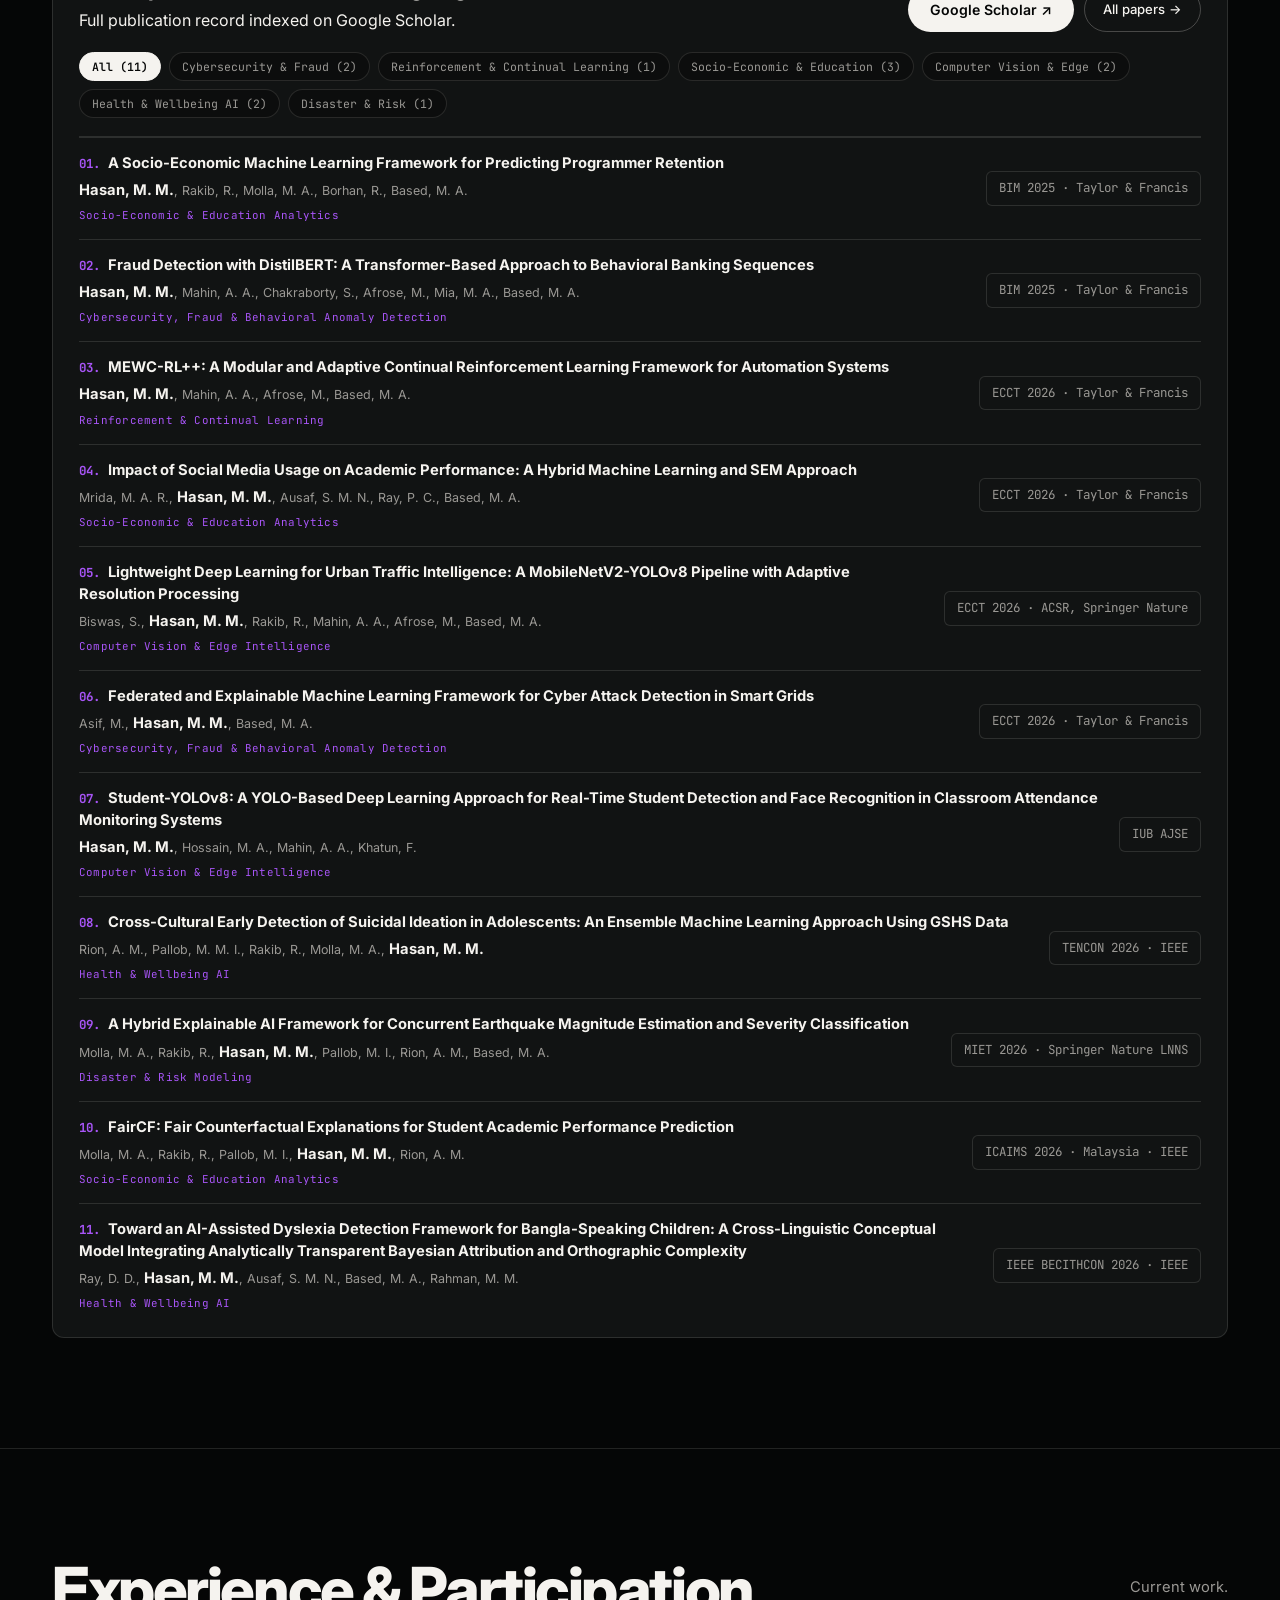
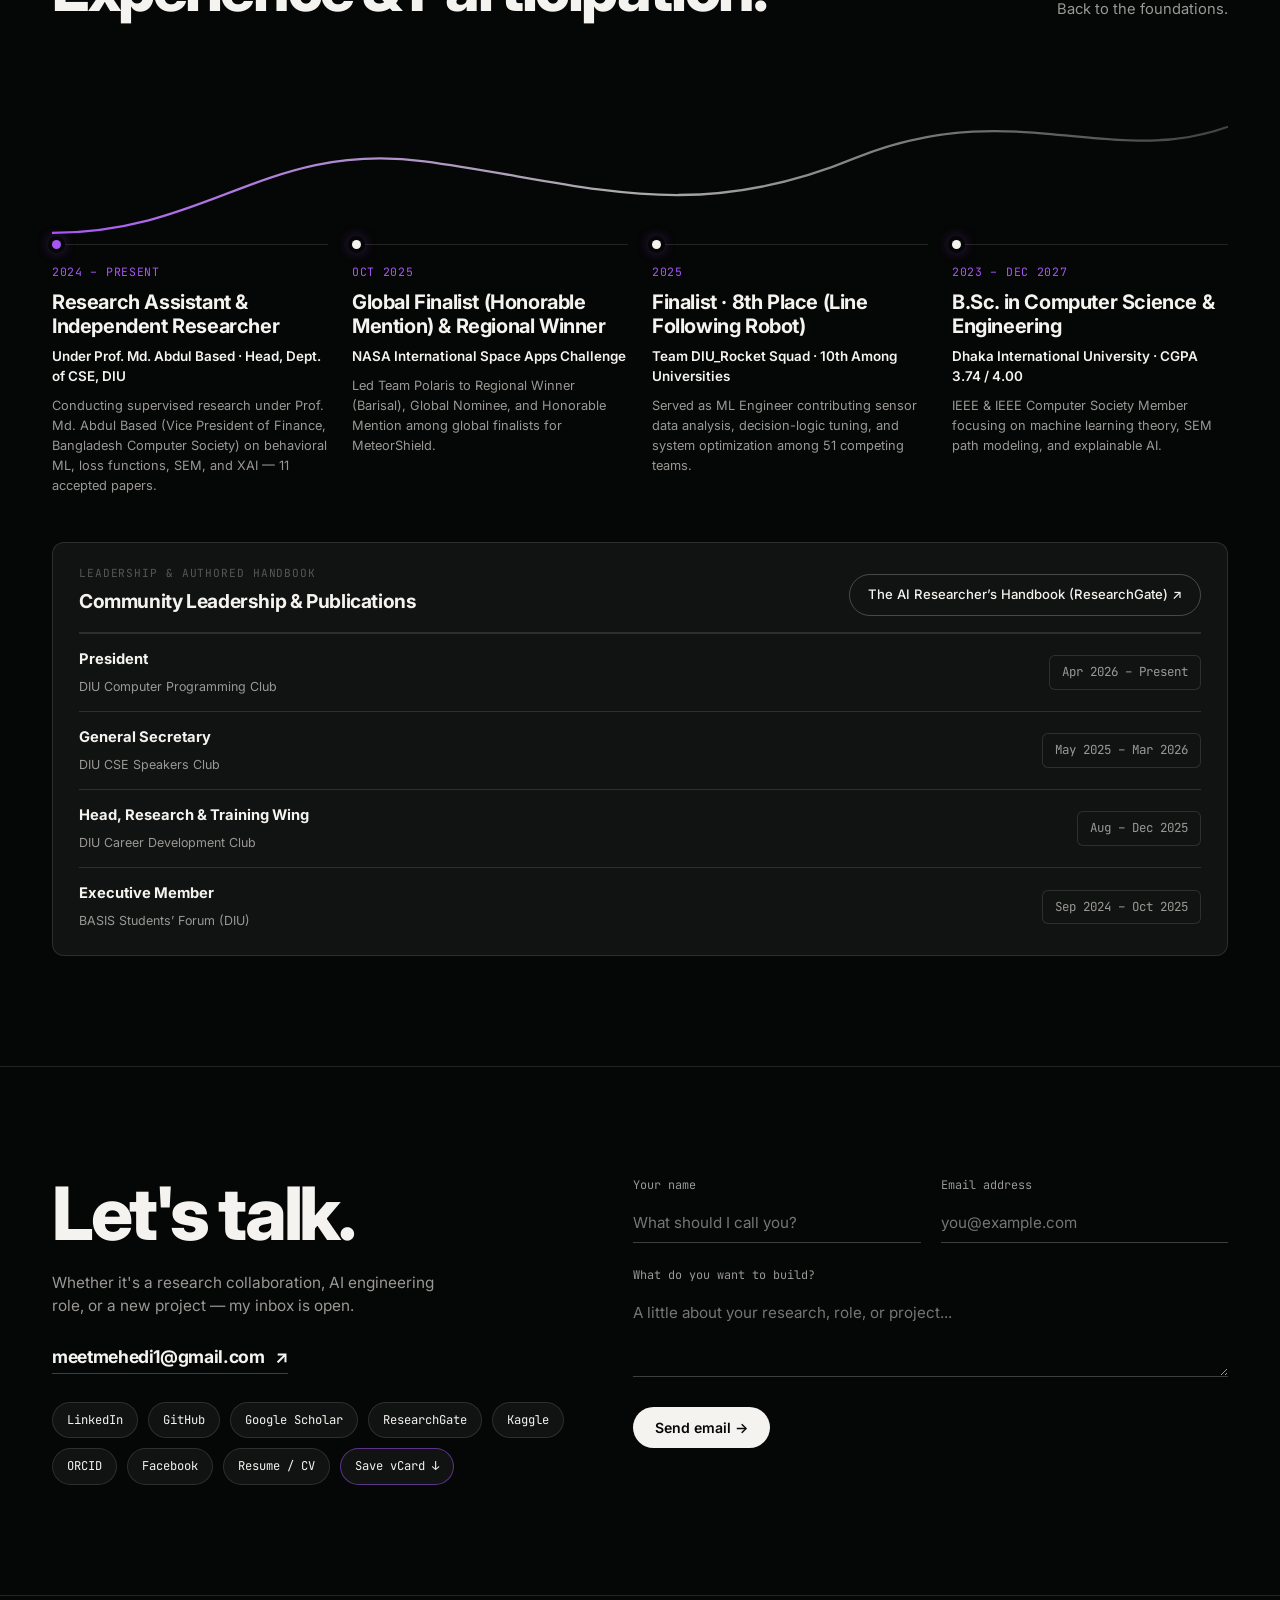
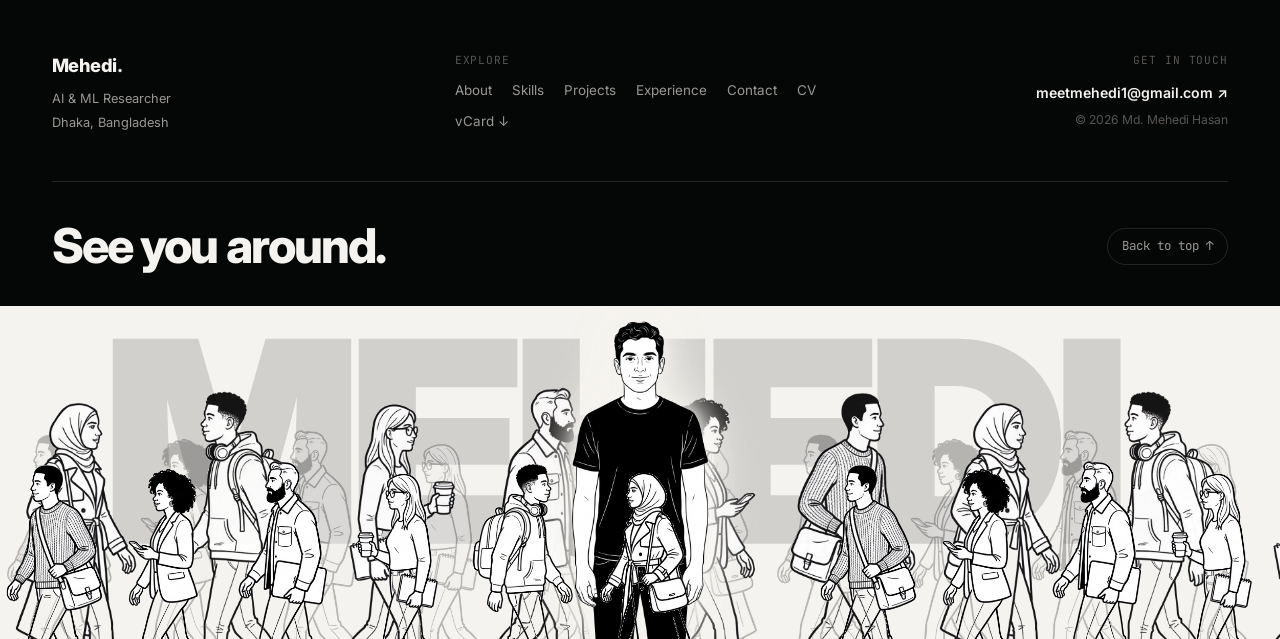
==== commit e34c1cc6: "feat: polish AI assistant with structured responses, links & HTML token streaming" ====
--- a/index.html
+++ b/index.html
@@ -2815,19 +2815,31 @@
 
     function replyFor(q) {
       const s = q.toLowerCase();
-      if (s.includes("nasa") || s.includes("award") || s.includes("space")) {
-        return "Mehedi (Team Polaris) won Regional Winner (Barisal), Global Nominee, and Honorable Mention (Global Finalist) at the NASA International Space Apps Challenge 2025 with MeteorShield.";
-      }
-      if (s.includes("research") || s.includes("paper") || s.includes("topic")) {
-        return "His research spans behavioral modeling, social engineering detection, loss functions (InfoNCE, Focal Loss, Cross-Entropy), Structural Equation Modeling (SEM), DistilBERT, Student-YOLOv8, and Explainable AI (SHAP) — with 10+ accepted papers.";
-      }
-      if (s.includes("project") || s.includes("build") || s.includes("work")) {
-        return "Featured projects include MeteorShield (NASA Space Apps), Tactic Detector (DistilBERT + SHAP), HTSPF (Temporal-Spatial Fusion), SafeRoads, SmartHealthAI, and MEWC-RL++.";
-      }
-      if (s.includes("contact") || s.includes("email") || s.includes("hire")) {
-        return "You can reach Mehedi at meetmehedi1@gmail.com, or connect via LinkedIn (/in/meetmehedi), GitHub (@meetmehedi), and ORCID (0009-0006-1427-8769).";
-      }
-      return "Md. Mehedi Hasan is an AI & ML Researcher at Dhaka International University and an IEEE Member. Ask about his NASA Space Apps award, research papers, or projects!";
+      if (s.includes("nasa") || s.includes("award") || s.includes("space") || s.includes("robot") || s.includes("achiev") || s.includes("win")) {
+        return `<strong>Key Awards &amp; Honors</strong><br><br>• <strong>NASA International Space Apps Challenge ’25</strong> — Led <em>Team Polaris</em> to <strong>Regional Winner (Barisal)</strong>, <strong>Global Nominee</strong>, and <strong>Honorable Mention (Global Finalist)</strong> for <em>MeteorShield</em>.<br>• <strong>Line Following Robot Competition</strong> — <strong>Finalist · 8th Place</strong> (10th among universities out of 51 teams) as ML Engineer for <em>Team DIU_Rocket Squad</em>.`;
+      }
+      if (s.includes("research") || s.includes("paper") || s.includes("publish") || s.includes("topic") || s.includes("domain") || s.includes("dyslexia") || s.includes("sem") || s.includes("scholar")) {
+        return `<strong>Research Record: 11 Accepted · 14 Under Review · 4 Ongoing</strong><br><br>His 11 accepted papers span 6 core domains:<br>• <strong>Cybersecurity &amp; Fraud:</strong> DistilBERT banking sequences (BIM 2025), Smart Grid XAI (ECCT 2026)<br>• <strong>Continual RL:</strong> MEWC-RL++ (ECCT 2026)<br>• <strong>Socio-Econ &amp; Education:</strong> Programmer retention, SEM academic impact, FairCF (ICAIMS 2026)<br>• <strong>CV &amp; Edge:</strong> MobileNetV2-YOLOv8 traffic, Student-YOLOv8 (IUB AJSE)<br>• <strong>Health &amp; Wellbeing AI:</strong> Adolescent mental health (TENCON 2026), Bangla Dyslexia Detection (IEEE BECITHCON 2026)<br>• <strong>Disaster Risk:</strong> Earthquake XAI (MIET 2026)<br><br><a href="https://scholar.google.com/citations?user=xeVGjNsAAAAJ" target="_blank" rel="noopener" style="color:var(--accent);text-decoration:underline;">View full Google Scholar profile ↗</a>`;
+      }
+      if (s.includes("assistant") || s.includes("supervisor") || s.includes("based") || s.includes("experience") || s.includes("role")) {
+        return `<strong>Research &amp; Academic Experience</strong><br><br>• <strong>Research Assistant &amp; Independent Researcher</strong> under <strong>Prof. Md. Abdul Based</strong> (Head, Dept. of CSE, Dhaka International University &amp; VP of Finance, Bangladesh Computer Society).<br>• Focuses on behavioral ML, social engineering detection, loss functions (InfoNCE, Focal Loss), SEM, and explainable AI.`;
+      }
+      if (s.includes("leader") || s.includes("club") || s.includes("president") || s.includes("cpc") || s.includes("ieee")) {
+        return `<strong>Leadership &amp; Community</strong><br><br>• <strong>President</strong> — DIU Computer Programming Club (Apr 2026 – Present)<br>• <strong>General Secretary</strong> — DIU CSE Speakers Club (May 2025 – Mar 2026)<br>• <strong>Head, Research &amp; Training Wing</strong> — DIU Career Development Club (Aug – Dec 2025)<br>• <strong>Executive Member</strong> — BASIS Students’ Forum, DIU (Sep 2024 – Oct 2025)<br>• Active <strong>IEEE &amp; IEEE Computer Society Member</strong>.`;
+      }
+      if (s.includes("edu") || s.includes("cgpa") || s.includes("gpa") || s.includes("university") || s.includes("study") || s.includes("degree")) {
+        return `<strong>Education</strong><br><br>• <strong>B.Sc. in Computer Science &amp; Engineering</strong> — Dhaka International University (Sep 2023 – Dec 2027) · <strong>CGPA: 3.74 / 4.00</strong><br>• <strong>HSC</strong> — BAF Shaheen College Jashore (GPA: 4.75 / 5.00)`;
+      }
+      if (s.includes("project") || s.includes("build") || s.includes("work") || s.includes("framework") || s.includes("handbook") || s.includes("github")) {
+        return `<strong>Featured Projects &amp; Frameworks</strong><br><br>• <strong>MeteorShield</strong> — NASA NEO API 3D planetary defense dashboard (Three.js)<br>• <strong>Tactic Detector</strong> — DistilBERT + SHAP social engineering detector (<a href="https://meetmehedi.github.io/Tactic-Detector/" target="_blank" rel="noopener" style="color:var(--accent);text-decoration:underline;">Live Demo ↗</a>)<br>• <strong>SafeRoads</strong> — Geospatial ML road risk synthesis (84% precision)<br>• <strong>SaveFood</strong> — IoT + XGBoost spoilage prediction (F1 0.89)<br>• <strong>The AI Researcher’s Handbook</strong> — Published on <a href="https://www.researchgate.net/publication/407049194_The_AI_Researcher%27s_Handbook" target="_blank" rel="noopener" style="color:var(--accent);text-decoration:underline;">ResearchGate ↗</a><br>• Original architectures: <em>MEWC-RL++, MEWC-LLM, HTSPF, Student-YOLOv8</em>.`;
+      }
+      if (s.includes("skill") || s.includes("stack") || s.includes("tech") || s.includes("tool") || s.includes("language")) {
+        return `<strong>Technical Stack</strong><br><br>• <strong>AI / ML:</strong> PyTorch, TensorFlow, scikit-learn, XGBoost, HuggingFace, DistilBERT, YOLOv8, OpenCV, SHAP, PLS-SEM<br>• <strong>Languages:</strong> Python, C/C++, TypeScript, JavaScript, SQL, R, LaTeX<br>• <strong>Infra &amp; Automation:</strong> Git/GitHub Actions, Docker, Linux, PostgreSQL, n8n, Playwright, Colab.`;
+      }
+      if (s.includes("contact") || s.includes("email") || s.includes("hire") || s.includes("collab") || s.includes("cv") || s.includes("resume") || s.includes("vcard") || s.includes("phone")) {
+        return `<strong>Get in Touch with Mehedi</strong><br><br>• <strong>Email:</strong> <a href="mailto:meetmehedi1@gmail.com" style="color:var(--accent);text-decoration:underline;">meetmehedi1@gmail.com</a><br>• <strong>Profiles:</strong> <a href="https://www.linkedin.com/in/meetmehedi" target="_blank" rel="noopener" style="color:var(--accent);text-decoration:underline;">LinkedIn</a> · <a href="https://github.com/meetmehedi" target="_blank" rel="noopener" style="color:var(--accent);text-decoration:underline;">GitHub</a> · <a href="https://scholar.google.com/citations?user=xeVGjNsAAAAJ" target="_blank" rel="noopener" style="color:var(--accent);text-decoration:underline;">Scholar</a> · <a href="https://orcid.org/0009-0006-1427-8769" target="_blank" rel="noopener" style="color:var(--accent);text-decoration:underline;">ORCID</a><br>• <strong>Quick Downloads:</strong> <a href="Md_Mehedi_Hasan_CV.pdf" target="_blank" rel="noopener" style="color:var(--accent);text-decoration:underline;">Resume / CV (PDF)</a> · <a href="mehedi-contact.vcf" download="Md_Mehedi_Hasan.vcf" style="color:var(--accent);text-decoration:underline;">Save vCard ↓</a>`;
+      }
+      return `<strong>Md. Mehedi Hasan</strong> is an AI &amp; ML Researcher, Research Assistant under Prof. Md. Abdul Based (DIU), President of DIU CPC, and a <strong>NASA Space Apps ’25 Global Finalist (Honorable Mention)</strong> with <strong>11 accepted papers</strong>.<br><br>Try asking about his <em>research domains</em>, <em>NASA award</em>, <em>projects</em>, <em>leadership</em>, <em>education</em>, or <em>contact details</em>.`;
     }
 
     function handleAISubmit(e) {
@@ -2846,22 +2858,25 @@
 
       const b = document.createElement("div");
       b.className = "msg bot";
-      b.textContent = "Thinking...";
+      b.innerHTML = `<span style="opacity:0.65; letter-spacing:2px;">•••</span>`;
       body.appendChild(b);
       input.value = "";
       body.scrollTop = body.scrollHeight;
 
-      const fullText = replyFor(q);
-      const words = fullText.split(" ");
+      const htmlReply = replyFor(q);
+      // Stream smoothly by HTML tokens so formatting & links never break
+      const tokens = htmlReply.match(/(<[^>]+>|[^<\s]+\s*)/g) || [htmlReply];
       let i = 0;
+      let acc = "";
       setTimeout(() => {
-        b.textContent = "";
+        b.innerHTML = "";
         const timer = setInterval(() => {
-          b.textContent += (i > 0 ? " " : "") + words[i++];
+          acc += tokens[i++];
+          b.innerHTML = acc;
           body.scrollTop = body.scrollHeight;
-          if (i >= words.length) clearInterval(timer);
-        }, 28);
-      }, 260);
+          if (i >= tokens.length) clearInterval(timer);
+        }, 22);
+      }, 280);
     }
 
     document.addEventListener("keydown", (e) => {
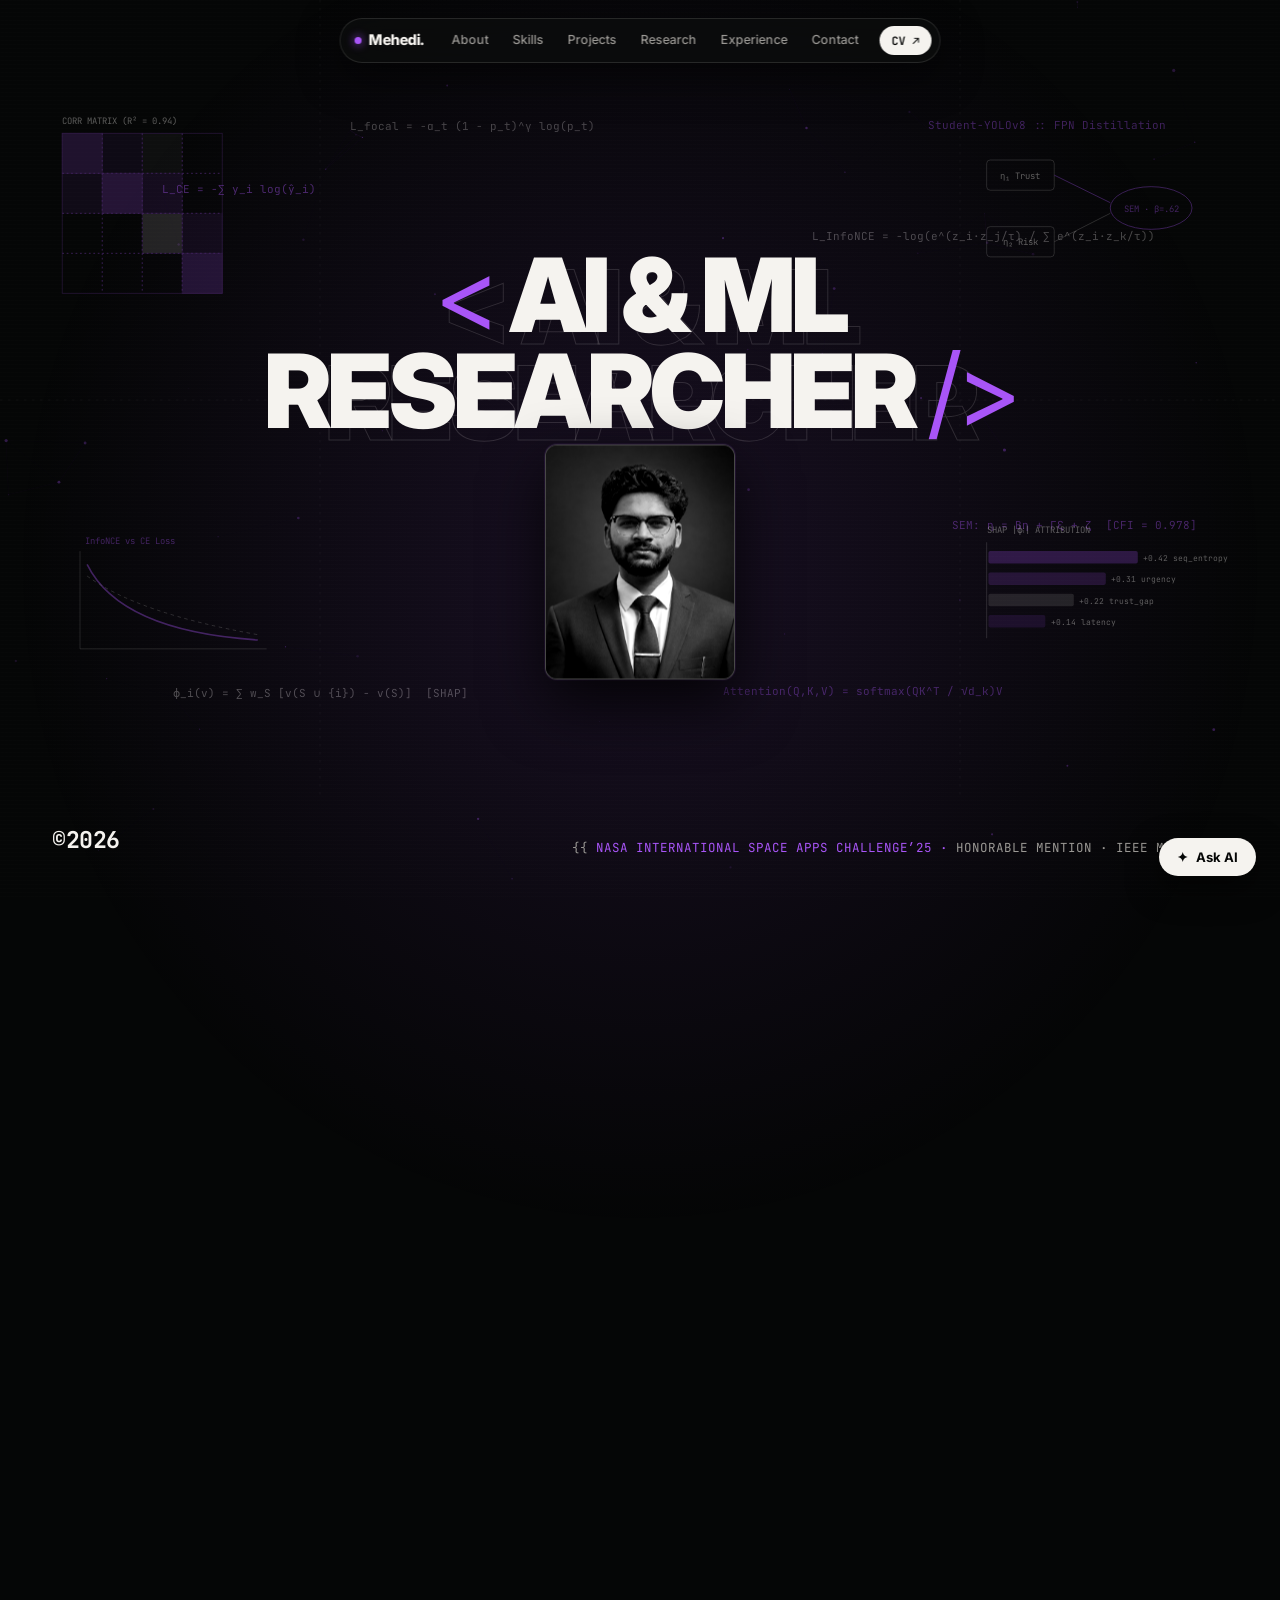
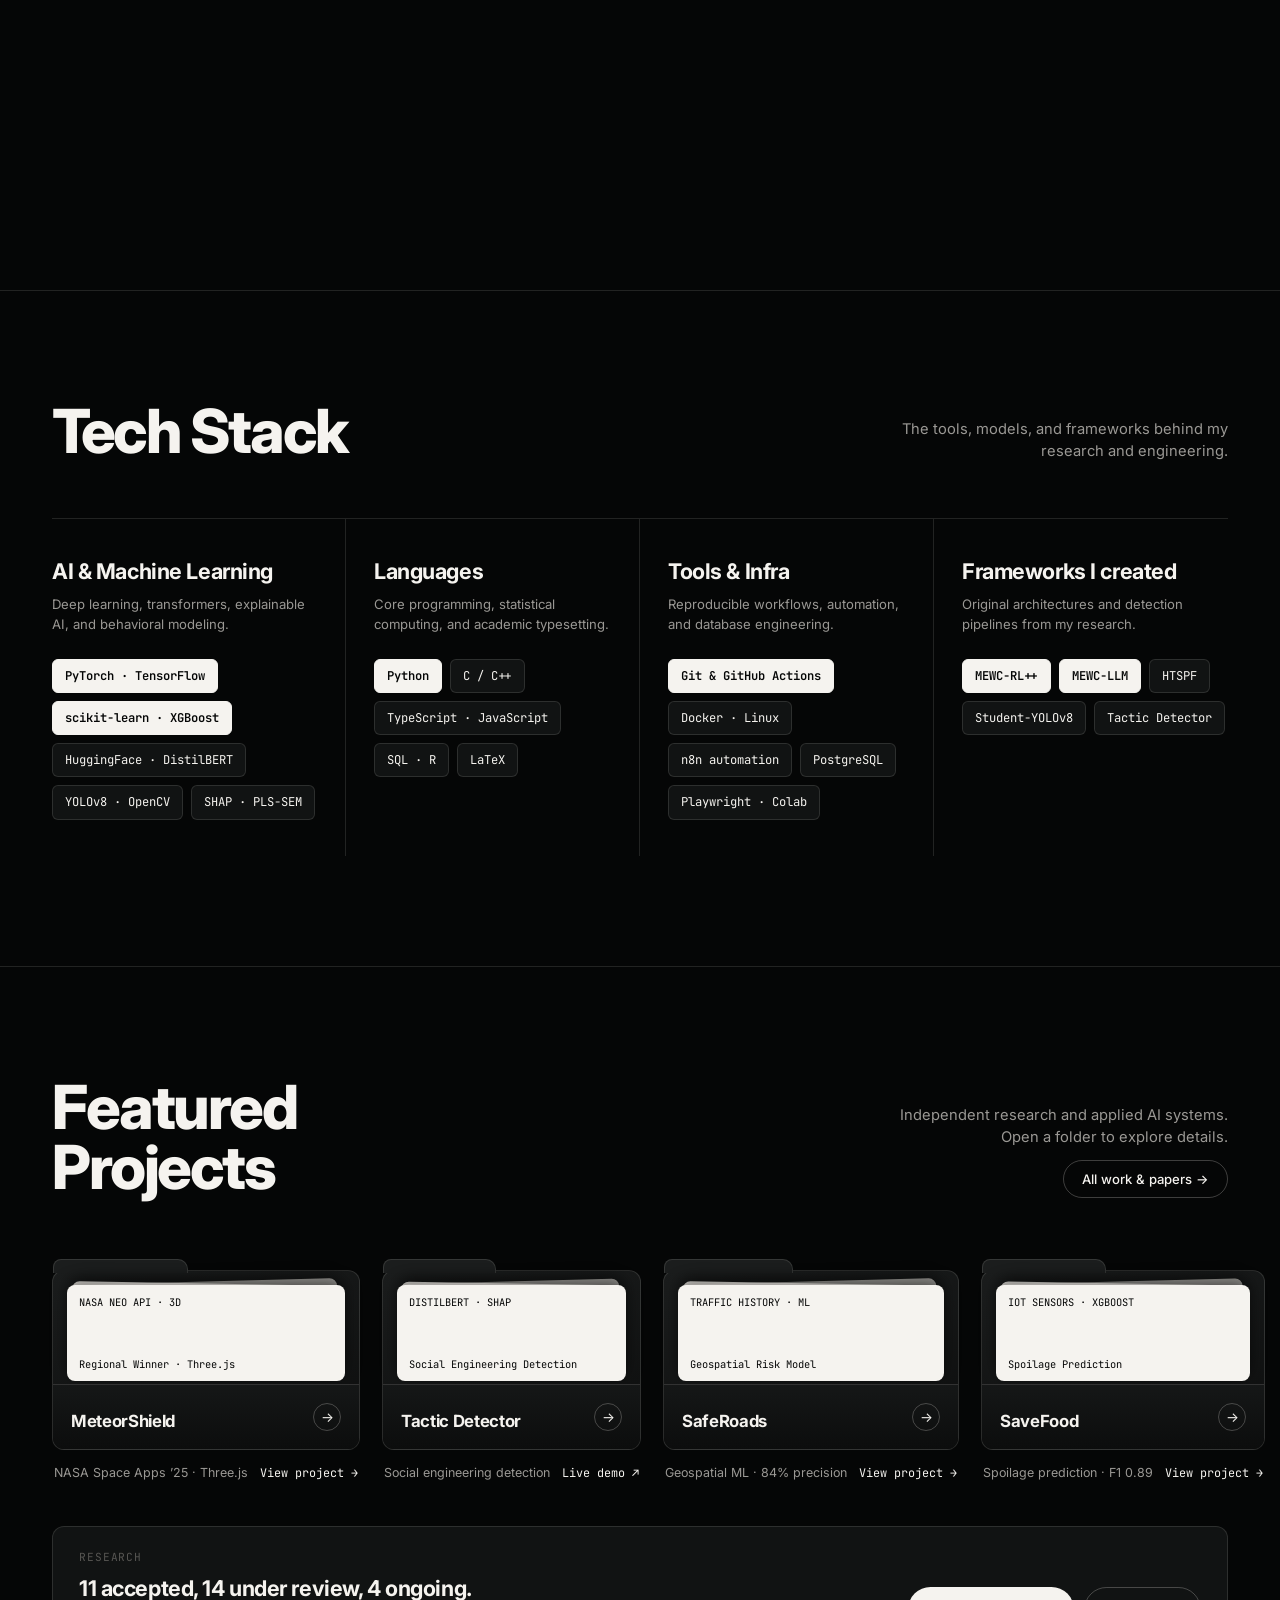
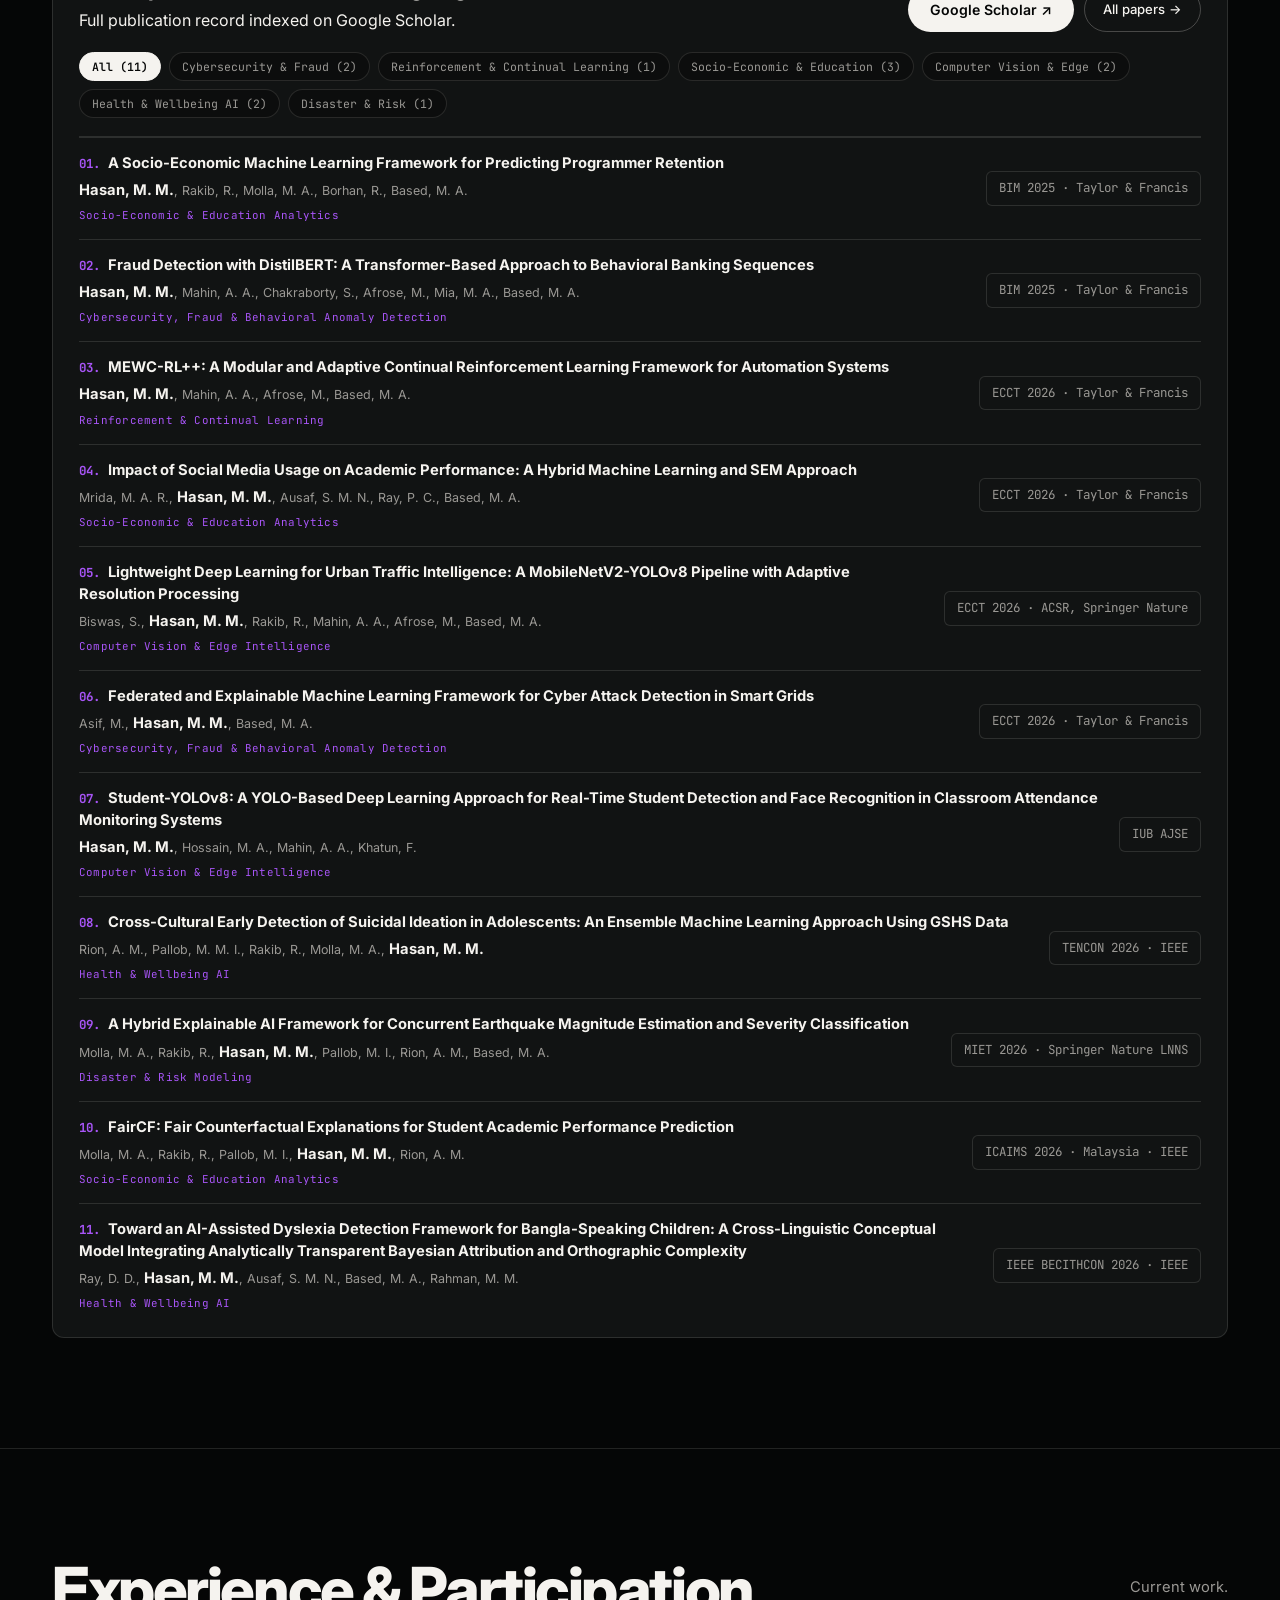
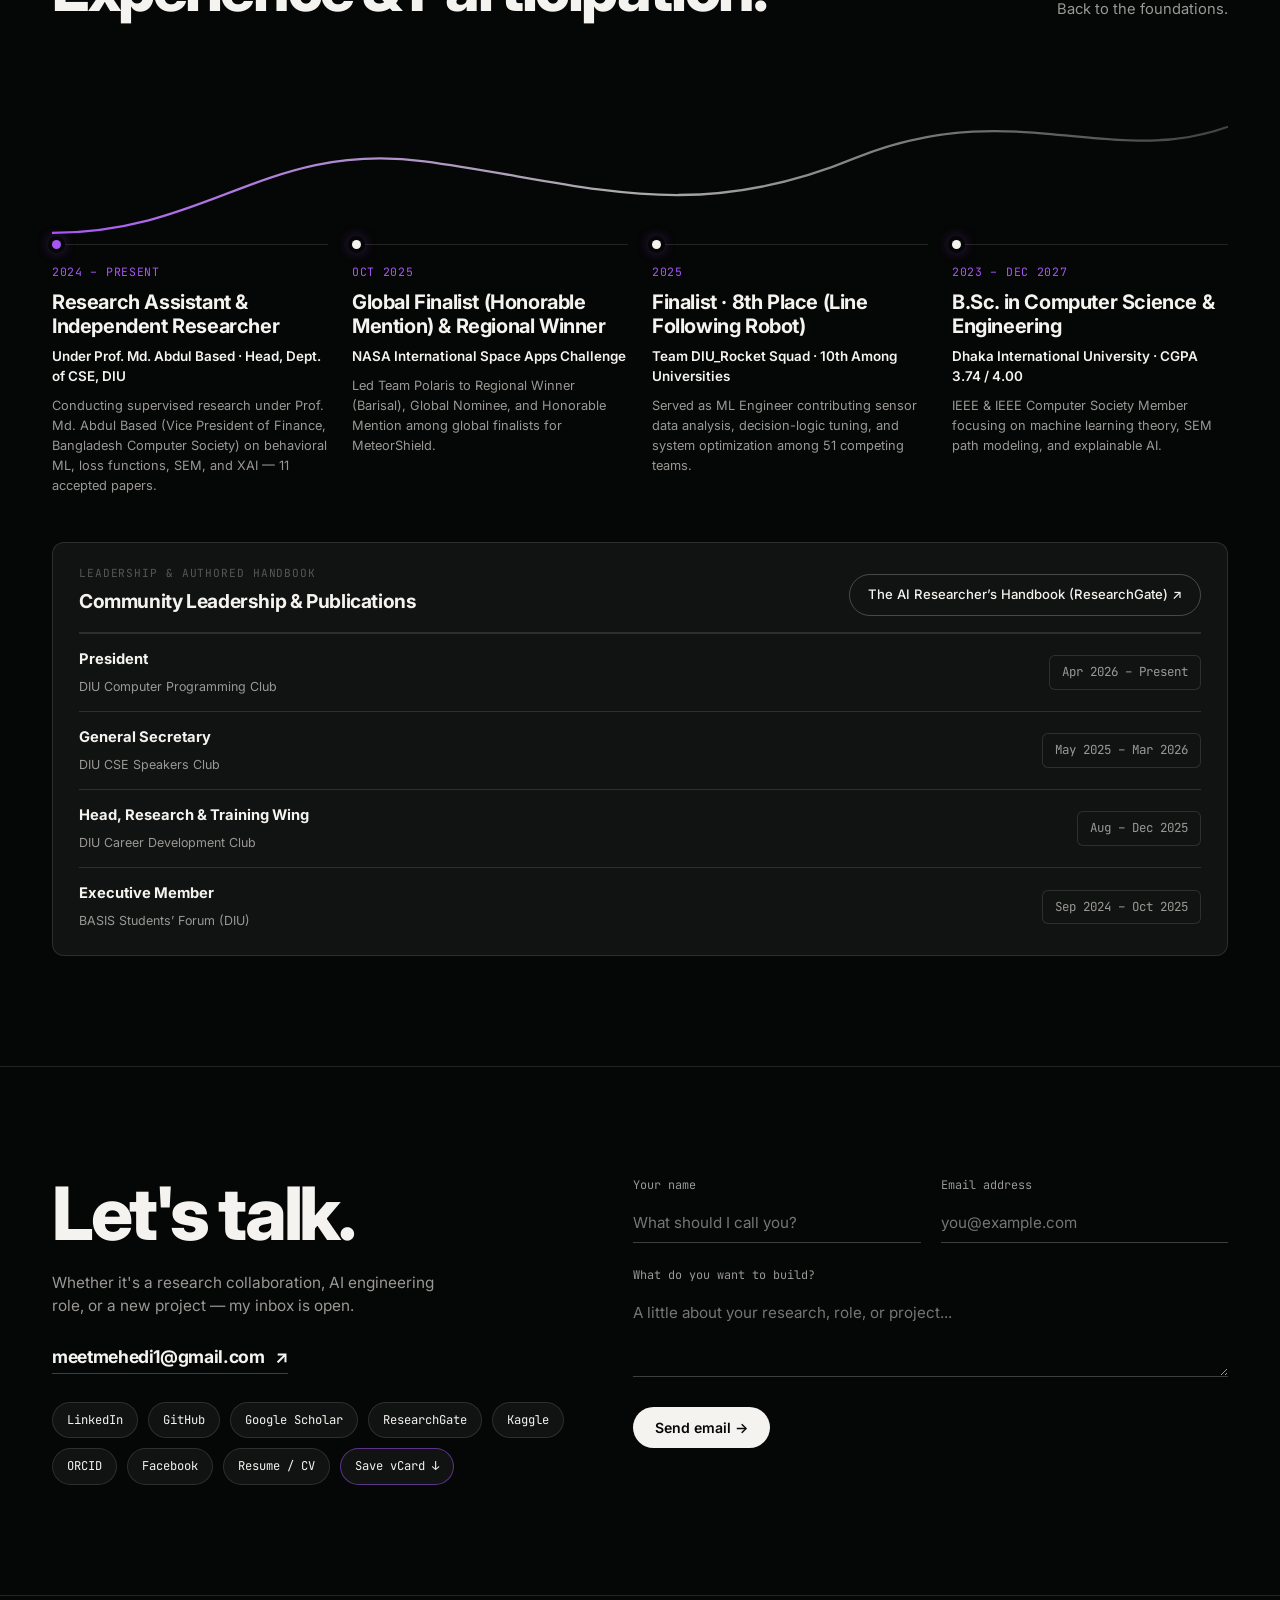
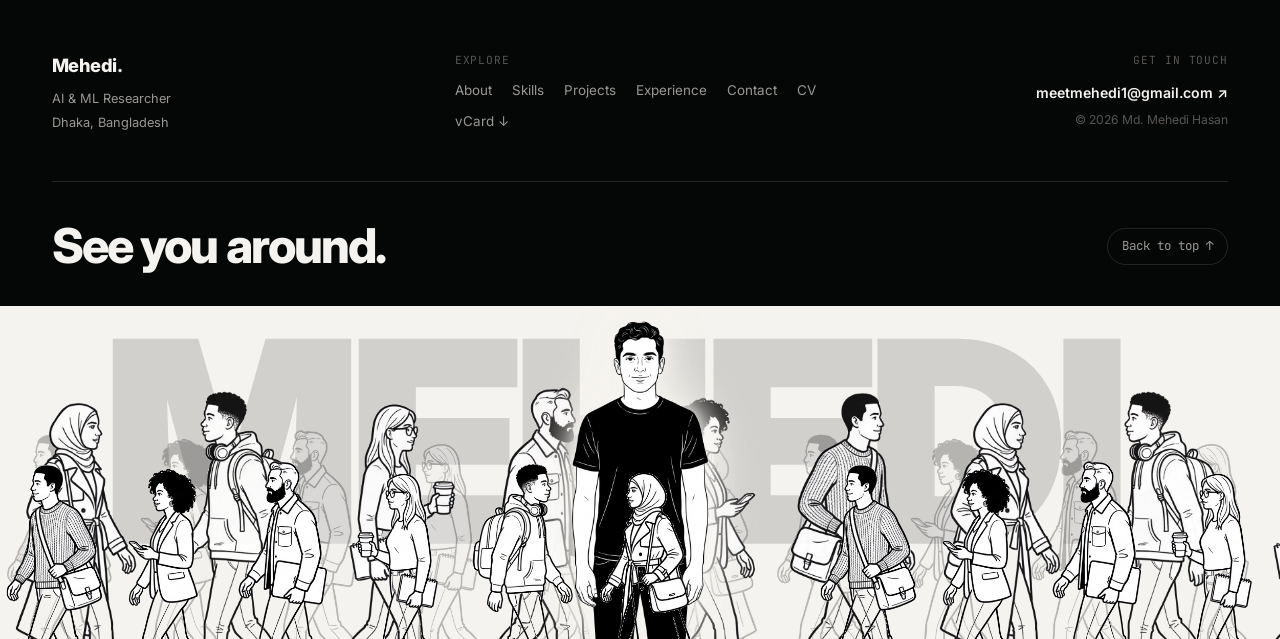
==== commit 61aa7a0b: "feat: add 3D scroll-driven 180deg flip animation on hero portrait (B&W to colour)" ====
--- a/index.html
+++ b/index.html
@@ -276,6 +276,7 @@
       display: flex;
       align-items: center;
       justify-content: center;
+      perspective: 1100px;
     }
 
     /* Layer 1: Hero Title */
@@ -359,39 +360,58 @@
       color: var(--accent);
     }
 
-    /* Shared Morphing Portrait */
+    /* Shared Morphing Portrait (3D Scroll-Flip Card) */
     .morph-portrait {
       position: absolute;
       left: 50%;
       top: 52%;
       width: 190px;
       height: 235px;
+      z-index: 4;
+      will-change: transform;
+      transform-style: preserve-3d;
+      transform: translate(-50%, -10%) rotateY(0deg);
+    }
+
+    .portrait-face {
+      position: absolute;
+      inset: 0;
       border-radius: 12px;
       overflow: hidden;
       border: 1px solid var(--border-strong);
       background: var(--surface);
       box-shadow: 0 24px 60px rgba(0, 0, 0, 0.8), 0 0 0 1px rgba(168, 85, 247, 0.14);
-      z-index: 4;
-      will-change: transform;
-      transform: translate(-50%, -10%);
+      backface-visibility: hidden;
+      -webkit-backface-visibility: hidden;
       transition: border-color 0.3s, box-shadow 0.3s;
     }
 
-    .morph-portrait:hover {
+    .morph-portrait:hover .portrait-face {
       border-color: var(--accent);
       box-shadow: 0 28px 70px rgba(0, 0, 0, 0.85), 0 0 32px var(--accent-glow);
     }
 
-    .morph-portrait img {
+    .portrait-face img {
       width: 100%;
       height: 100%;
       object-fit: cover;
       object-position: center top;
+    }
+
+    .portrait-face.front img {
       filter: grayscale(100%) contrast(1.12);
     }
 
+    .portrait-face.back {
+      transform: rotateY(180deg);
+    }
+
+    .portrait-face.back img {
+      filter: none;
+    }
+
     @media (max-width: 1024px) {
-      .morph-portrait img {
+      .portrait-face.front img {
         filter: none;
       }
     }
@@ -1934,9 +1954,14 @@
         </div>
       </div>
 
-      <!-- Shared Morphing Portrait -->
+      <!-- Shared Morphing Portrait (3D Flip: B&W Hero Front -> Full-Colour About Back) -->
       <div class="morph-portrait" id="morph-portrait">
-        <img src="images/mee.jpg" alt="Md. Mehedi Hasan portrait" />
+        <div class="portrait-face front">
+          <img src="images/mee.jpg" alt="Md. Mehedi Hasan monochrome portrait" />
+        </div>
+        <div class="portrait-face back">
+          <img src="images/mee.jpg" alt="Md. Mehedi Hasan portrait" />
+        </div>
       </div>
 
       <!-- Intro 3-Col Layer (Slides in as Hero fades out) -->
@@ -2569,11 +2594,12 @@
         heroCorners.style.opacity = clamp01(1 - heroOut * 1.3);
         heroCorners.style.transform = `translateY(${-30 * heroOut}px)`;
 
-        // Portrait smoothly rises to dead center and scales up (1 -> 1.2)
-        const portT = clamp01(p / 0.6);
+        // Portrait smoothly rises to dead center, scales up (1 -> 1.2) and flips 180° in 3D (B&W -> Colour)
+        const portT = clamp01(p / 0.65);
         const yPct = -10 - 40 * portT; // from -10% to -50% (center)
         const scale = 1 + 0.2 * portT;
-        portrait.style.transform = `translate(-50%, ${yPct}%) scale(${scale})`;
+        const flipDeg = 180 * portT;
+        portrait.style.transform = `translate(-50%, ${yPct}%) scale(${scale}) rotateY(${flipDeg}deg)`;
 
         // Phase 2 (0.44 -> 0.82): Intro columns slide in cleanly after hero is gone
         const introIn = clamp01((p - 0.44) / 0.38);
@@ -2584,14 +2610,6 @@
         introRight.style.opacity = introIn;
         introRight.style.transform = `translateX(${42 * (1 - introIn)}px)`;
         introRight.style.pointerEvents = introIn > 0.5 ? "auto" : "none";
-
-        // Portrait: B&W in hero, full colour once the About section is shown
-        const portraitImg = portrait.querySelector("img");
-        if (portraitImg) {
-          const g = 100 * (1 - introIn);
-          const c = 1 + 0.12 * (1 - introIn);
-          portraitImg.style.filter = `grayscale(${g}%) contrast(${c})`;
-        }
       }
 
       // Footer watermark subtle horizontal parallax on scroll
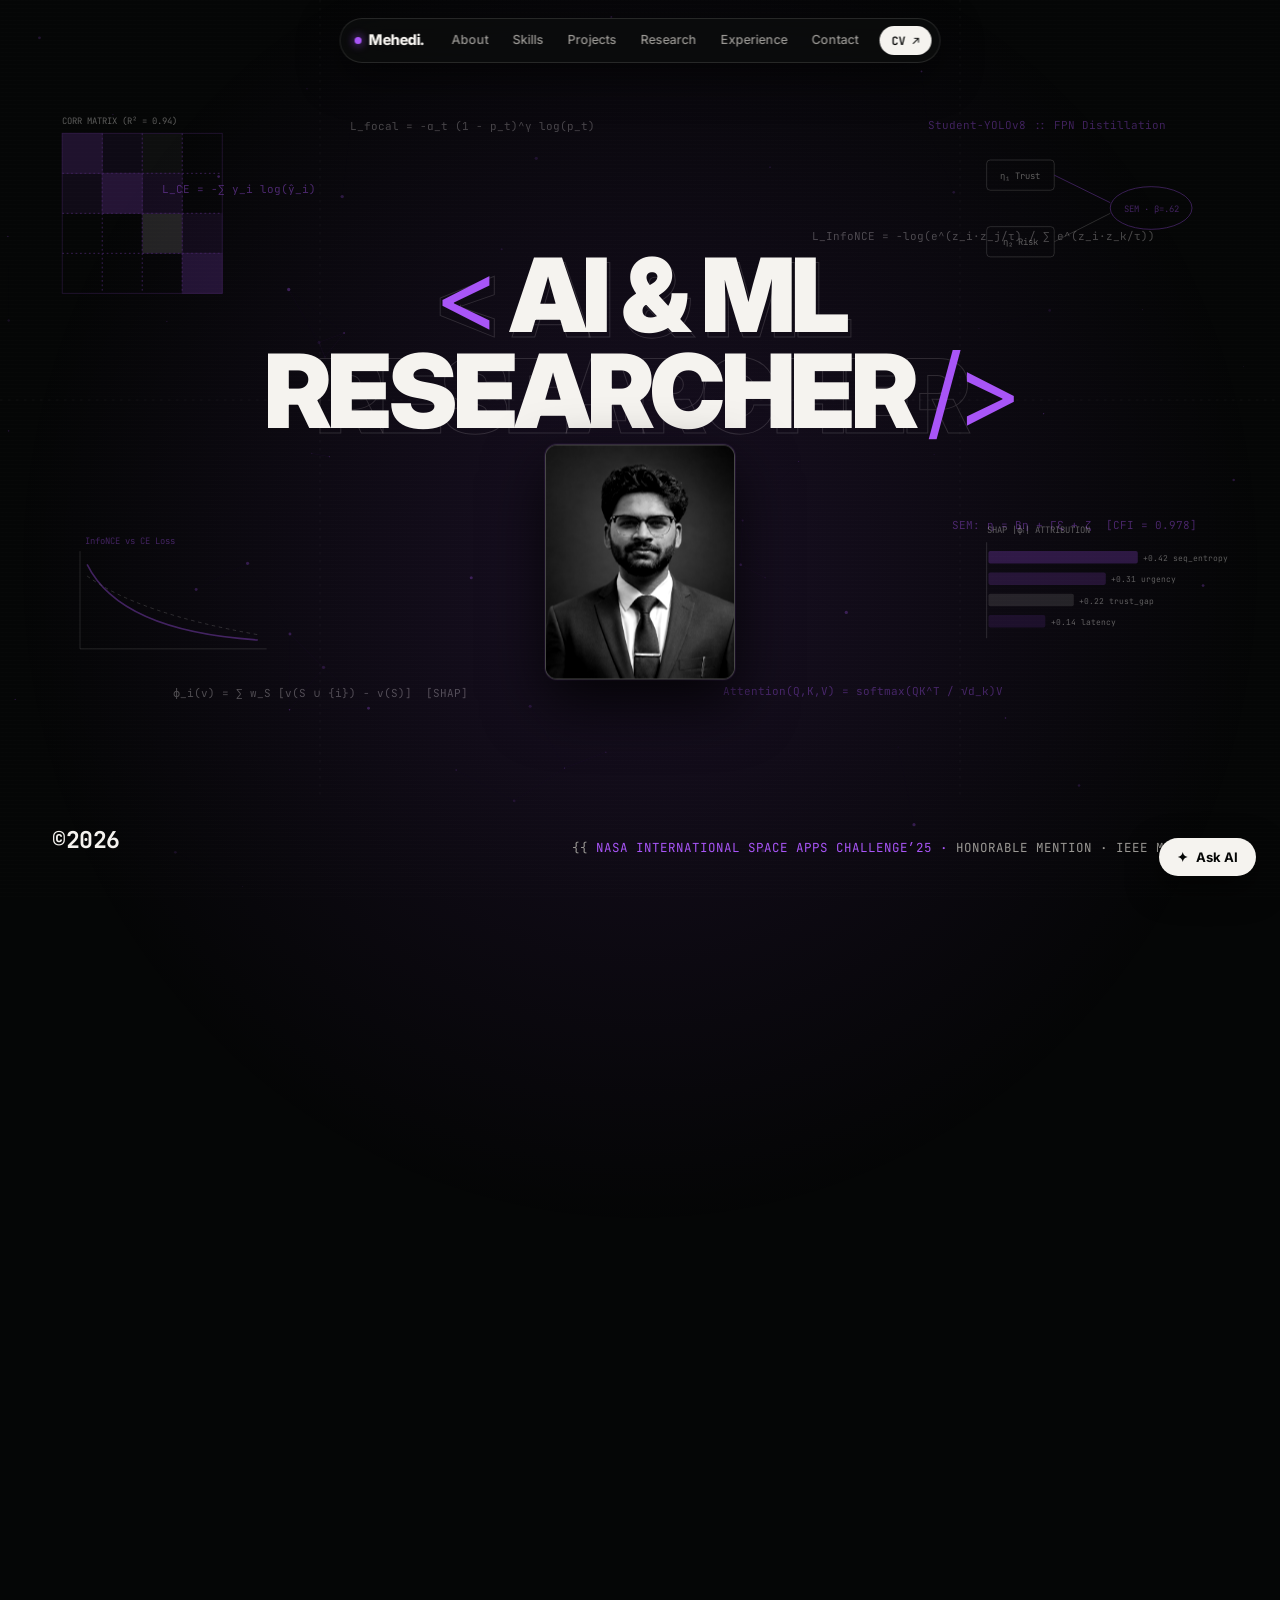
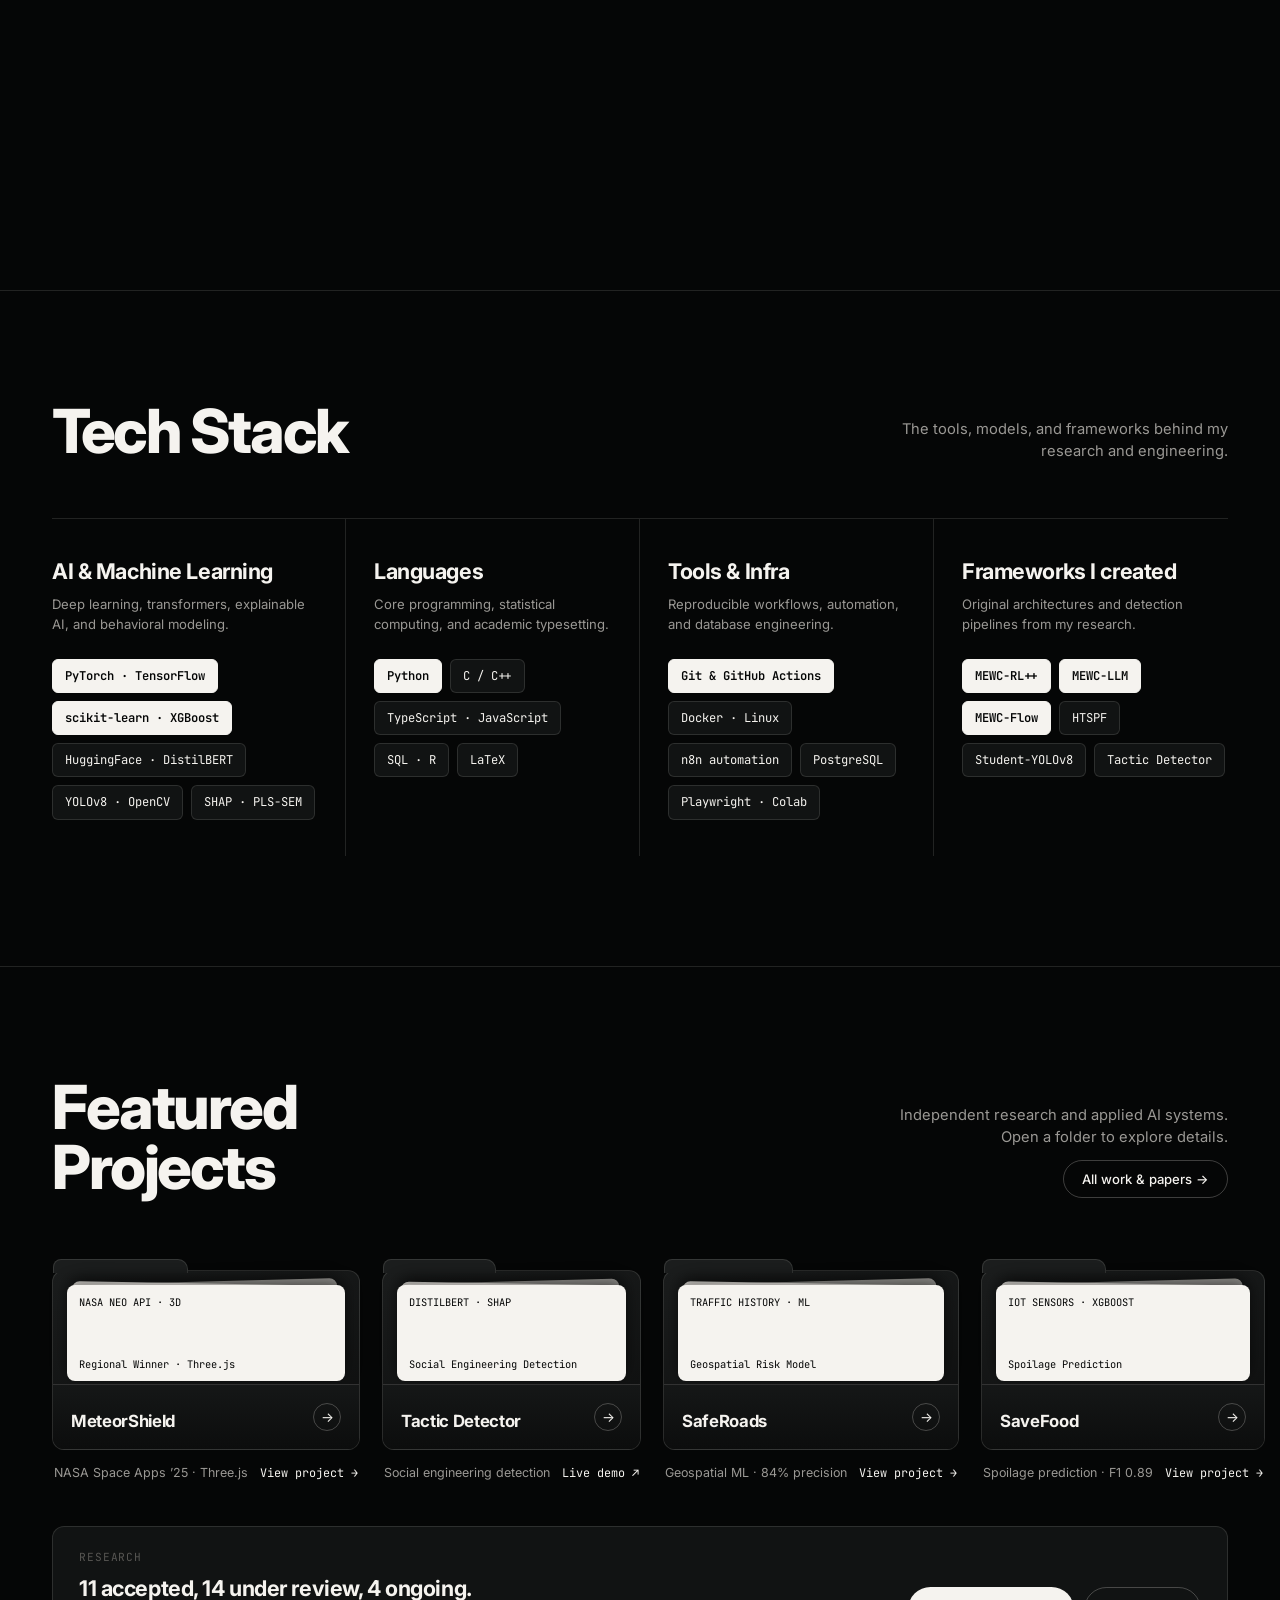
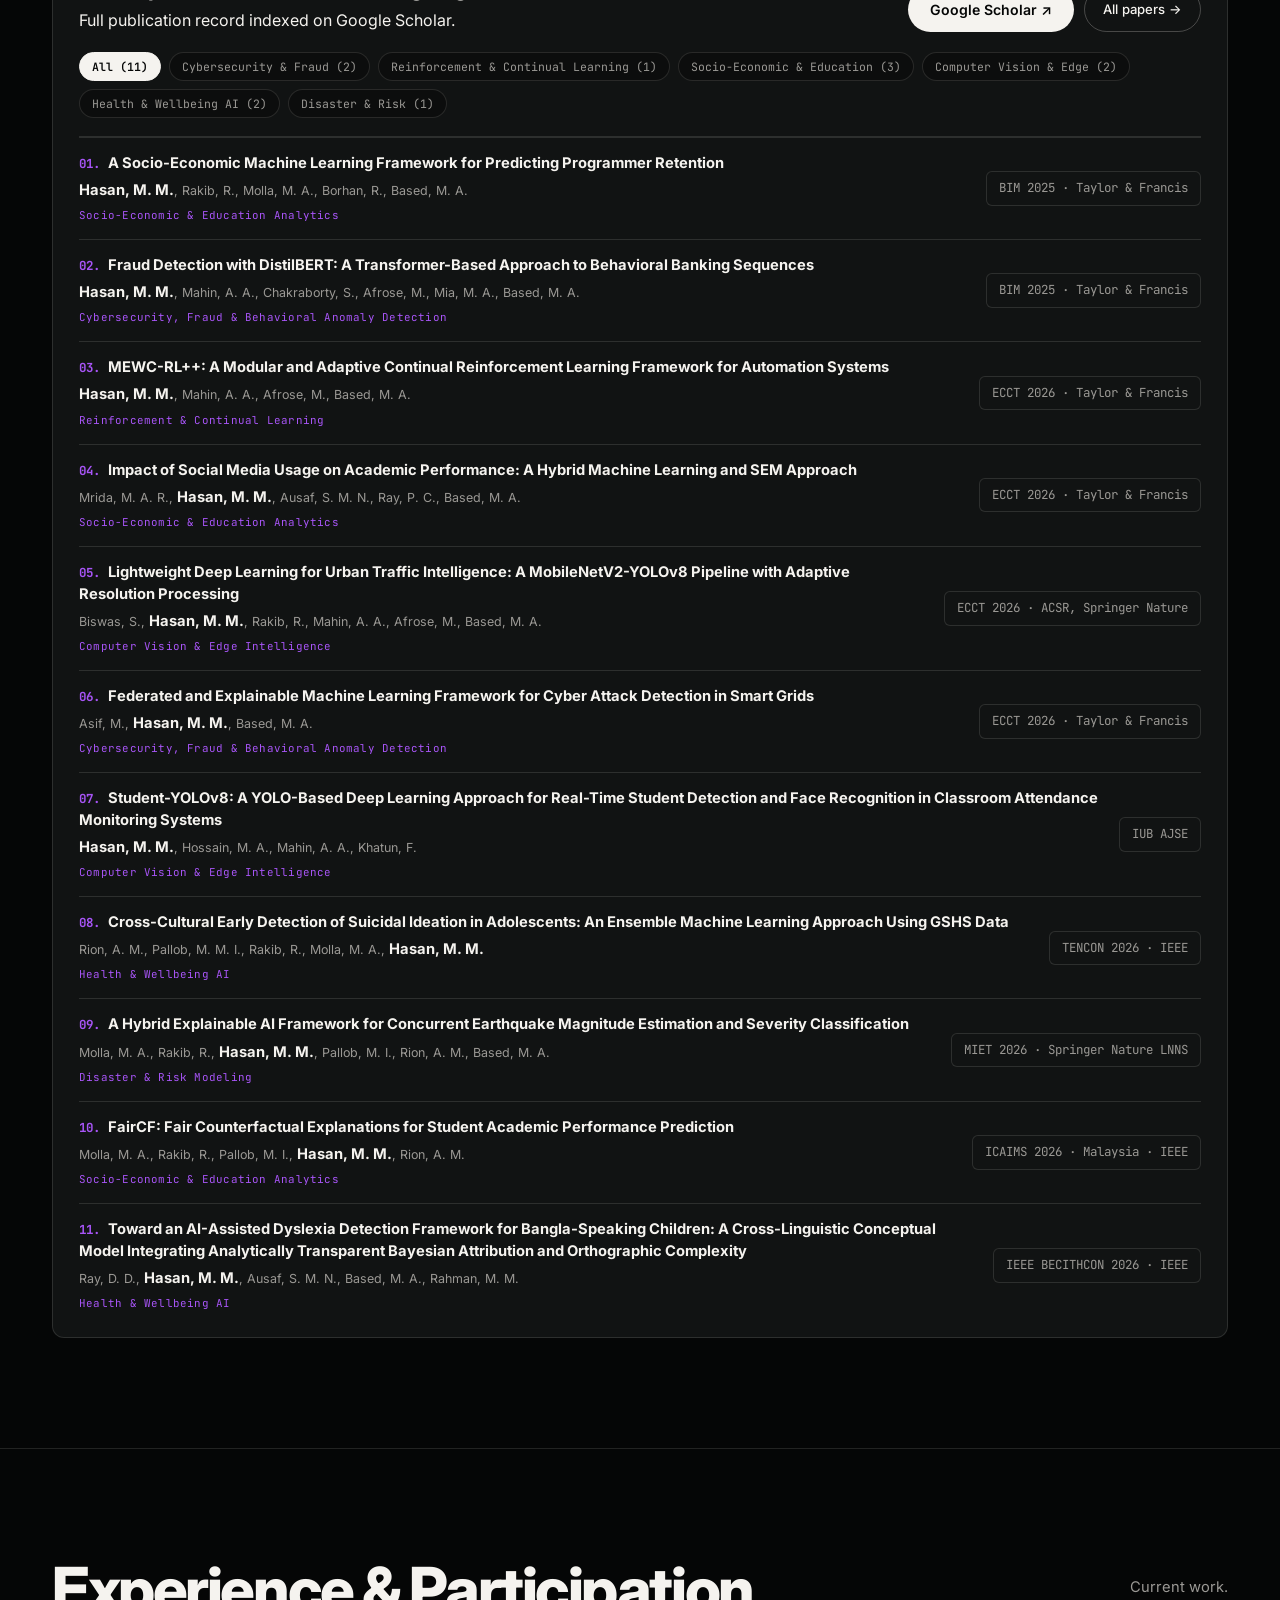
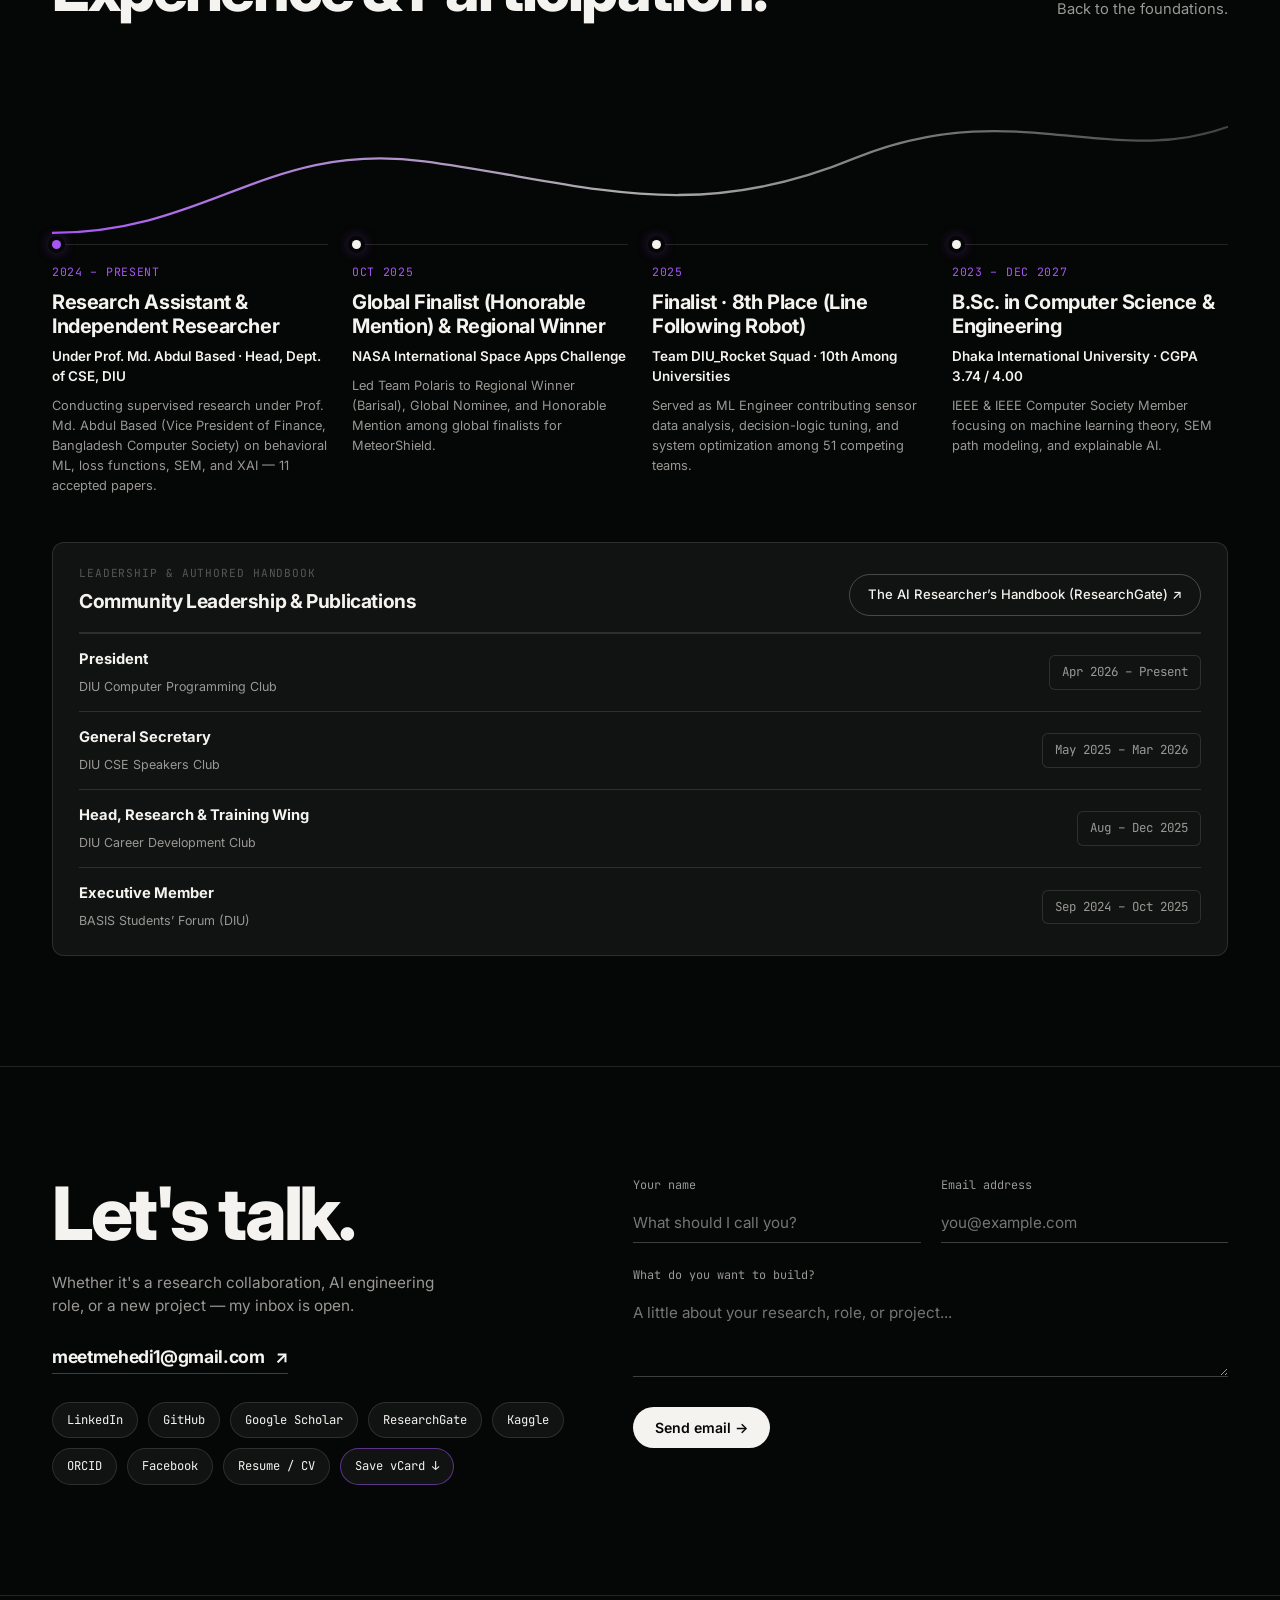
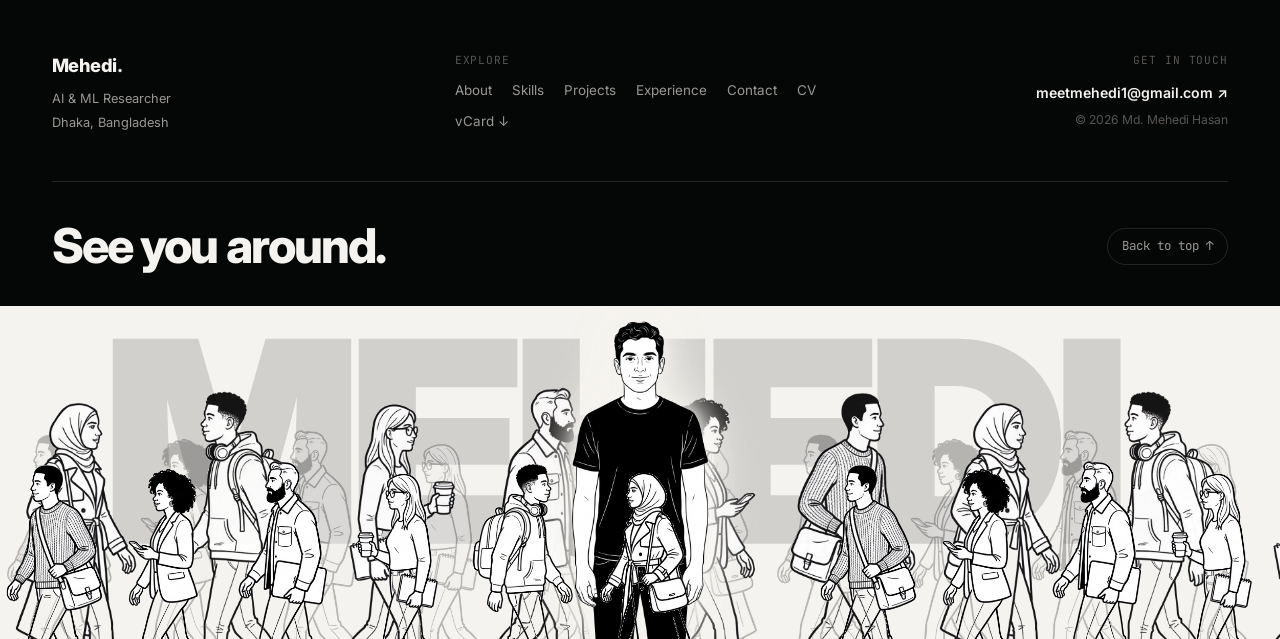
==== commit 597b8bda: "feat: add MEWC-Flow to Frameworks I created and AI assistant" ====
--- a/index.html
+++ b/index.html
@@ -2043,6 +2043,7 @@
           <div class="pill-wrap">
             <span class="tech-pill primary">MEWC-RL++</span>
             <span class="tech-pill primary">MEWC-LLM</span>
+            <span class="tech-pill primary">MEWC-Flow</span>
             <span class="tech-pill">HTSPF</span>
             <span class="tech-pill">Student-YOLOv8</span>
             <span class="tech-pill">Tactic Detector</span>
@@ -2849,7 +2850,7 @@
         return `<strong>Education</strong><br><br>• <strong>B.Sc. in Computer Science &amp; Engineering</strong> — Dhaka International University (Sep 2023 – Dec 2027) · <strong>CGPA: 3.74 / 4.00</strong><br>• <strong>HSC</strong> — BAF Shaheen College Jashore (GPA: 4.75 / 5.00)`;
       }
       if (s.includes("project") || s.includes("build") || s.includes("work") || s.includes("framework") || s.includes("handbook") || s.includes("github")) {
-        return `<strong>Featured Projects &amp; Frameworks</strong><br><br>• <strong>MeteorShield</strong> — NASA NEO API 3D planetary defense dashboard (Three.js)<br>• <strong>Tactic Detector</strong> — DistilBERT + SHAP social engineering detector (<a href="https://meetmehedi.github.io/Tactic-Detector/" target="_blank" rel="noopener" style="color:var(--accent);text-decoration:underline;">Live Demo ↗</a>)<br>• <strong>SafeRoads</strong> — Geospatial ML road risk synthesis (84% precision)<br>• <strong>SaveFood</strong> — IoT + XGBoost spoilage prediction (F1 0.89)<br>• <strong>The AI Researcher’s Handbook</strong> — Published on <a href="https://www.researchgate.net/publication/407049194_The_AI_Researcher%27s_Handbook" target="_blank" rel="noopener" style="color:var(--accent);text-decoration:underline;">ResearchGate ↗</a><br>• Original architectures: <em>MEWC-RL++, MEWC-LLM, HTSPF, Student-YOLOv8</em>.`;
+        return `<strong>Featured Projects &amp; Frameworks</strong><br><br>• <strong>MeteorShield</strong> — NASA NEO API 3D planetary defense dashboard (Three.js)<br>• <strong>Tactic Detector</strong> — DistilBERT + SHAP social engineering detector (<a href="https://meetmehedi.github.io/Tactic-Detector/" target="_blank" rel="noopener" style="color:var(--accent);text-decoration:underline;">Live Demo ↗</a>)<br>• <strong>SafeRoads</strong> — Geospatial ML road risk synthesis (84% precision)<br>• <strong>SaveFood</strong> — IoT + XGBoost spoilage prediction (F1 0.89)<br>• <strong>The AI Researcher’s Handbook</strong> — Published on <a href="https://www.researchgate.net/publication/407049194_The_AI_Researcher%27s_Handbook" target="_blank" rel="noopener" style="color:var(--accent);text-decoration:underline;">ResearchGate ↗</a><br>• Original architectures: <em>MEWC-RL++, MEWC-LLM, MEWC-Flow, HTSPF, Student-YOLOv8</em>.`;
       }
       if (s.includes("skill") || s.includes("stack") || s.includes("tech") || s.includes("tool") || s.includes("language")) {
         return `<strong>Technical Stack</strong><br><br>• <strong>AI / ML:</strong> PyTorch, TensorFlow, scikit-learn, XGBoost, HuggingFace, DistilBERT, YOLOv8, OpenCV, SHAP, PLS-SEM<br>• <strong>Languages:</strong> Python, C/C++, TypeScript, JavaScript, SQL, R, LaTeX<br>• <strong>Infra &amp; Automation:</strong> Git/GitHub Actions, Docker, Linux, PostgreSQL, n8n, Playwright, Colab.`;
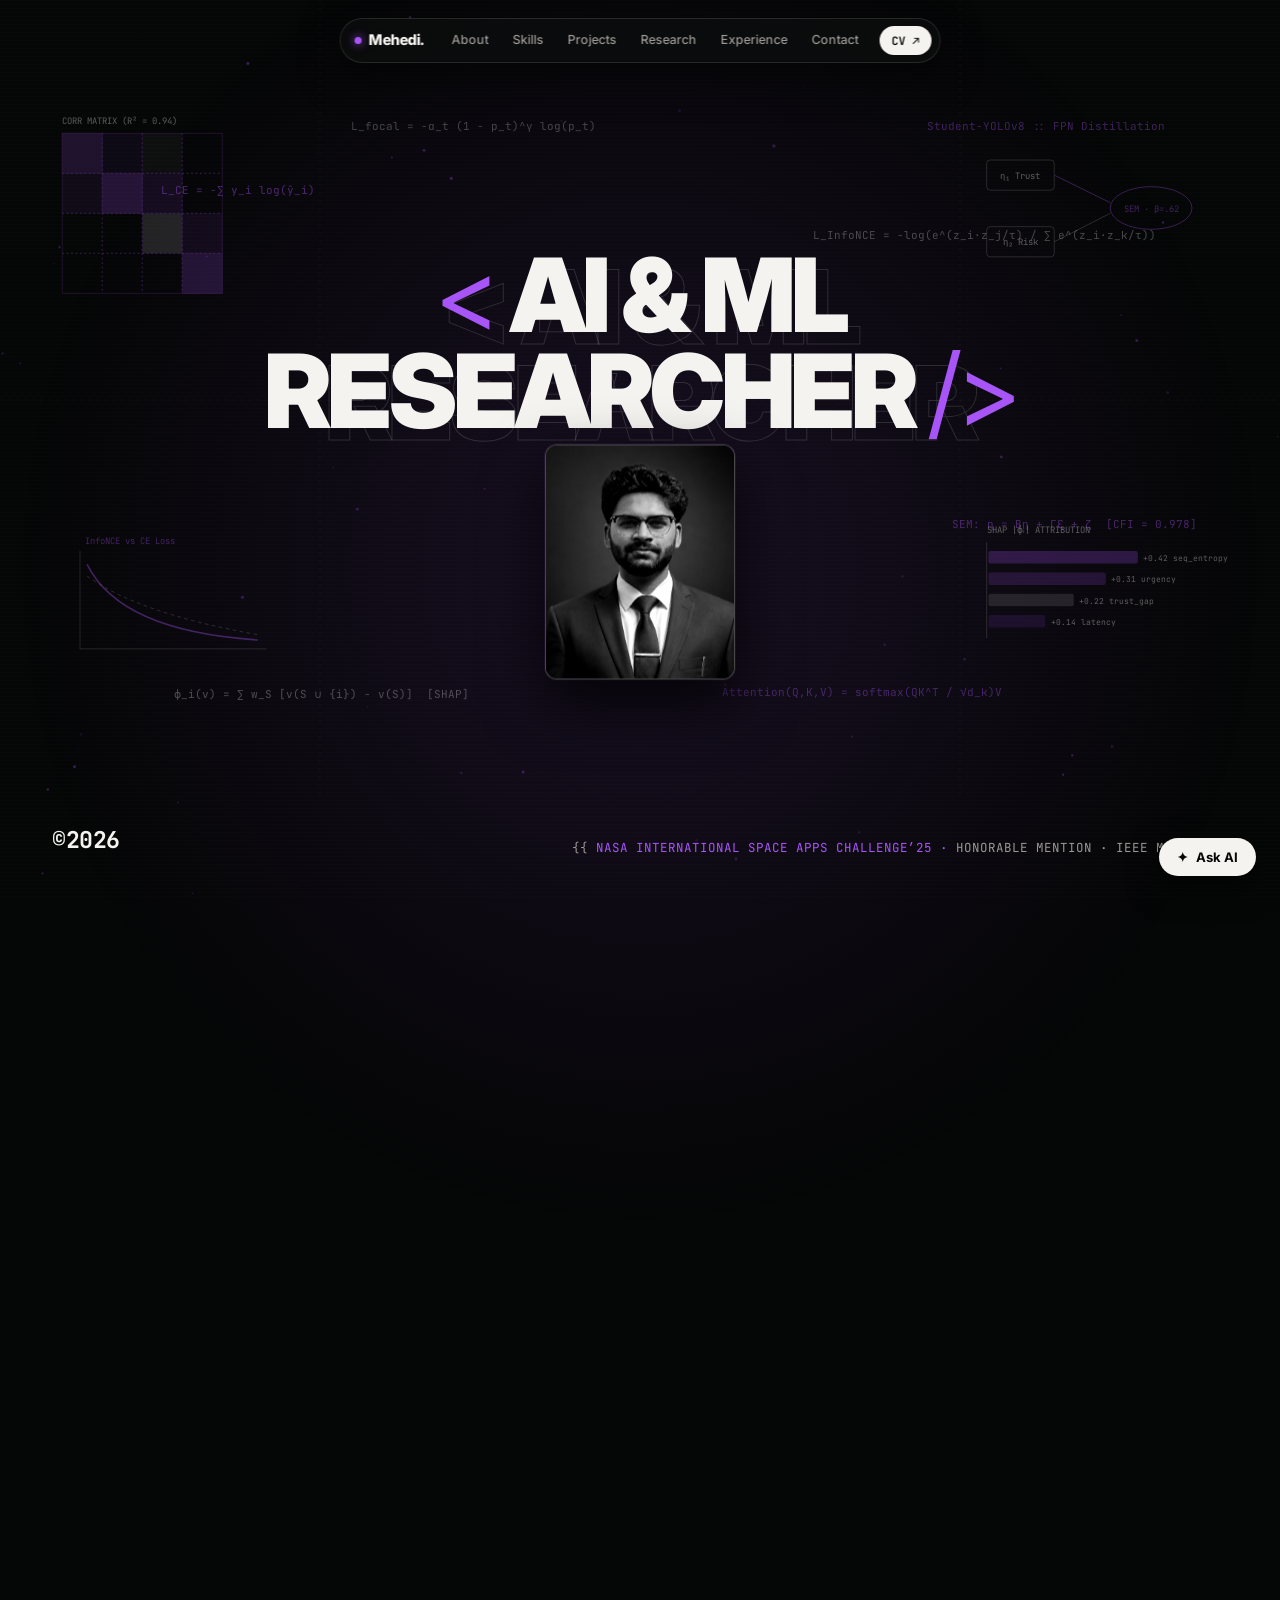
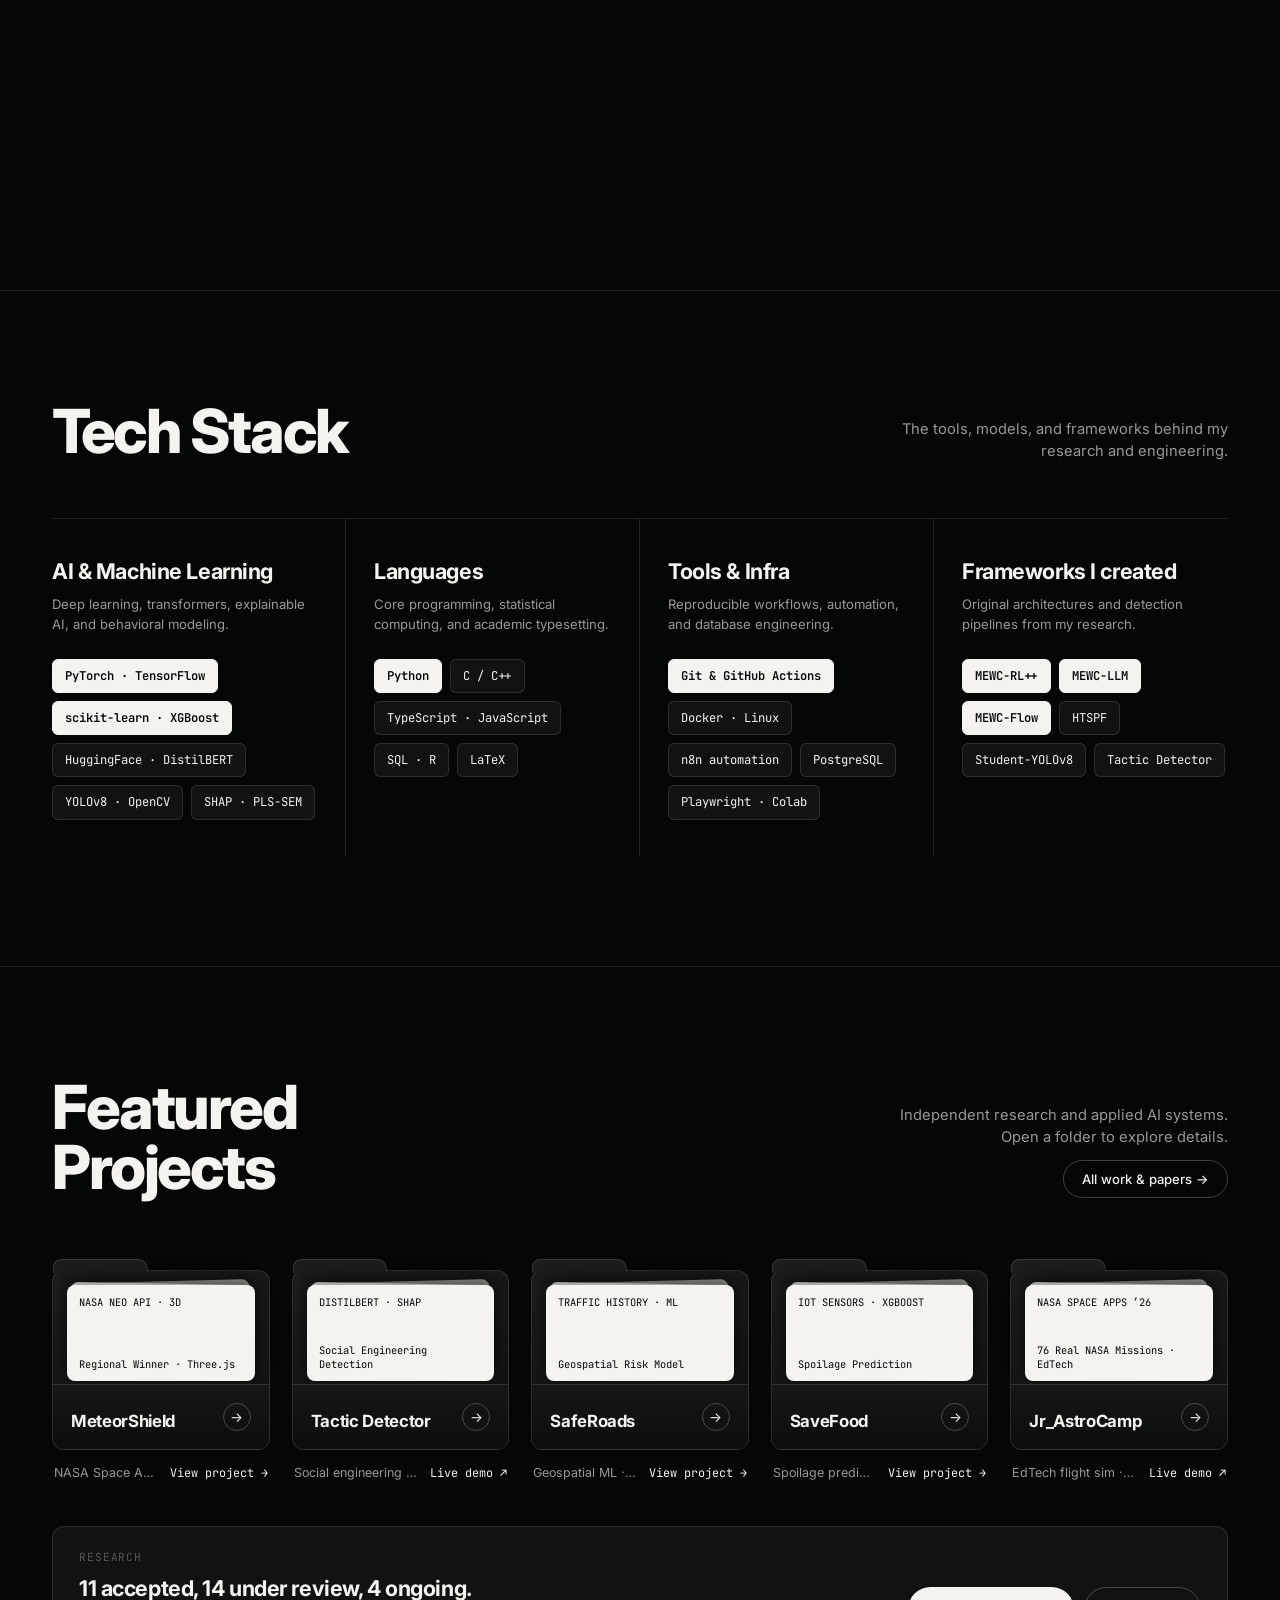
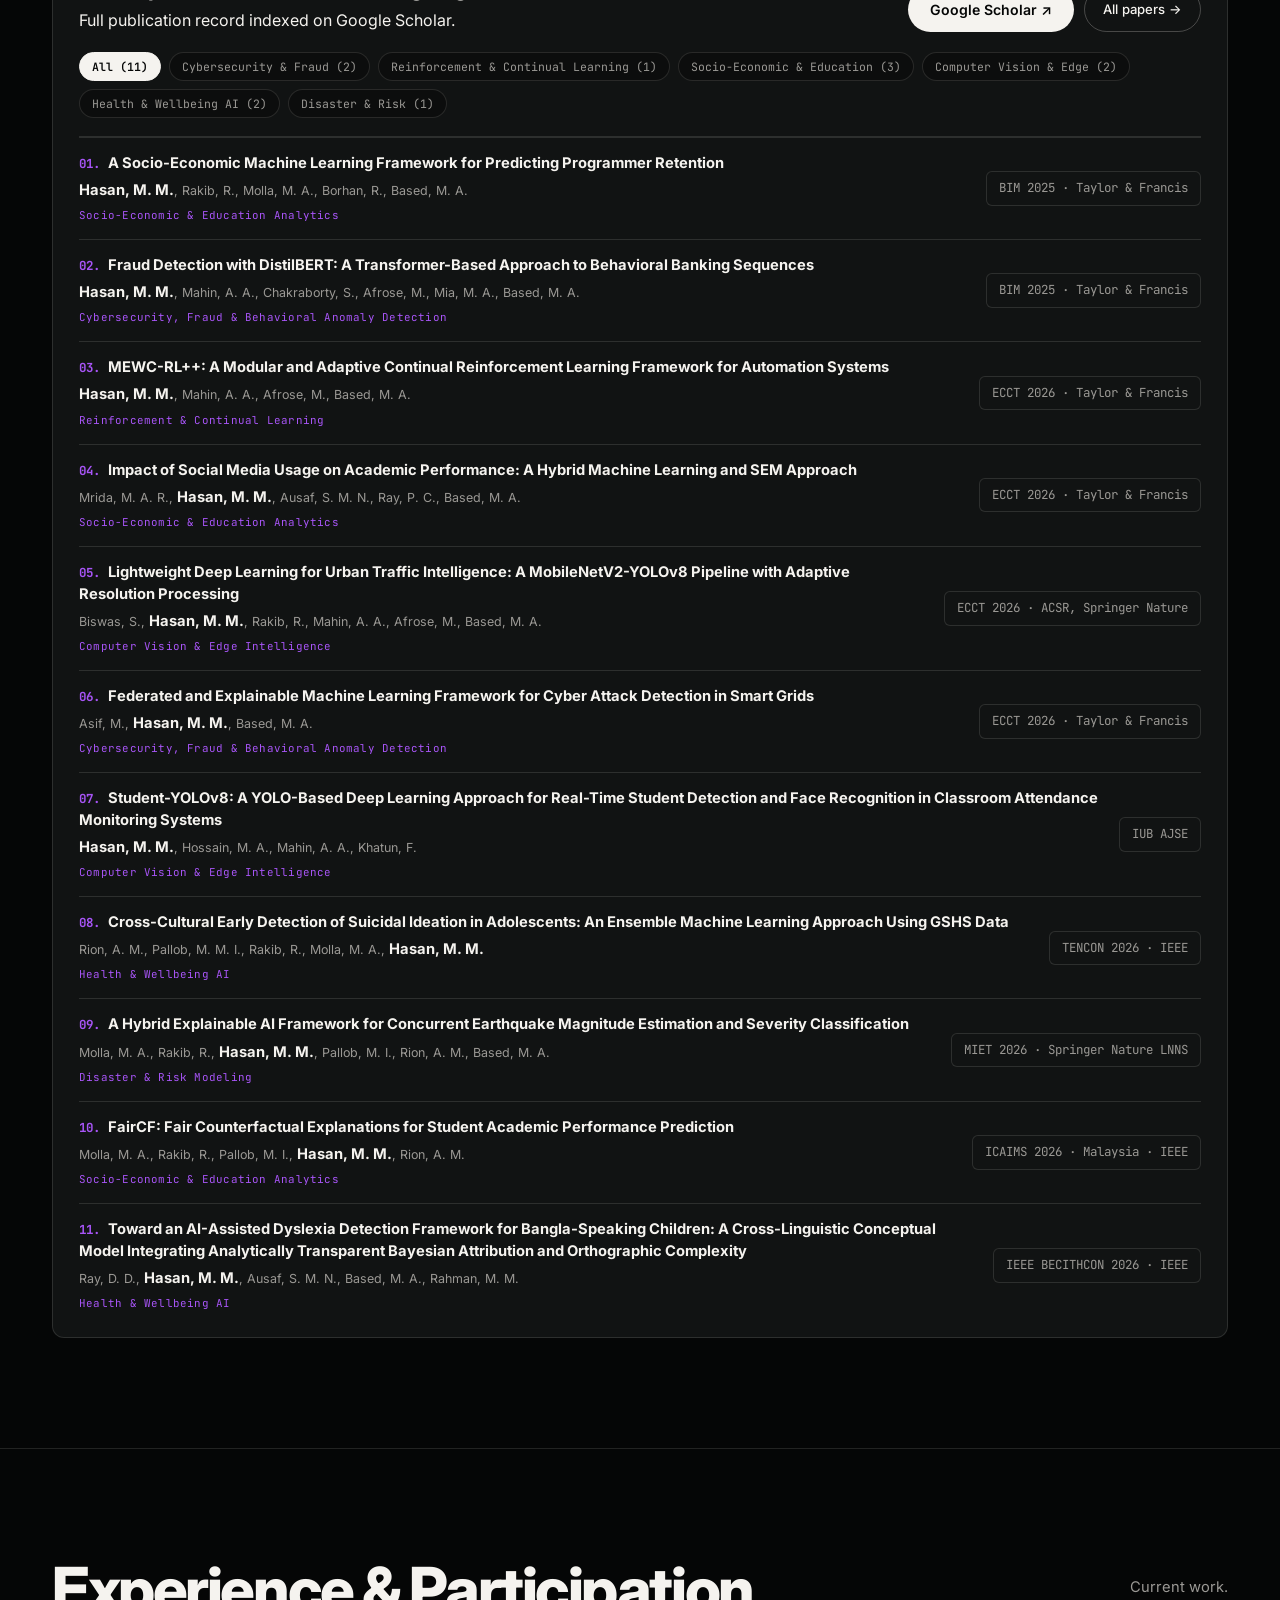
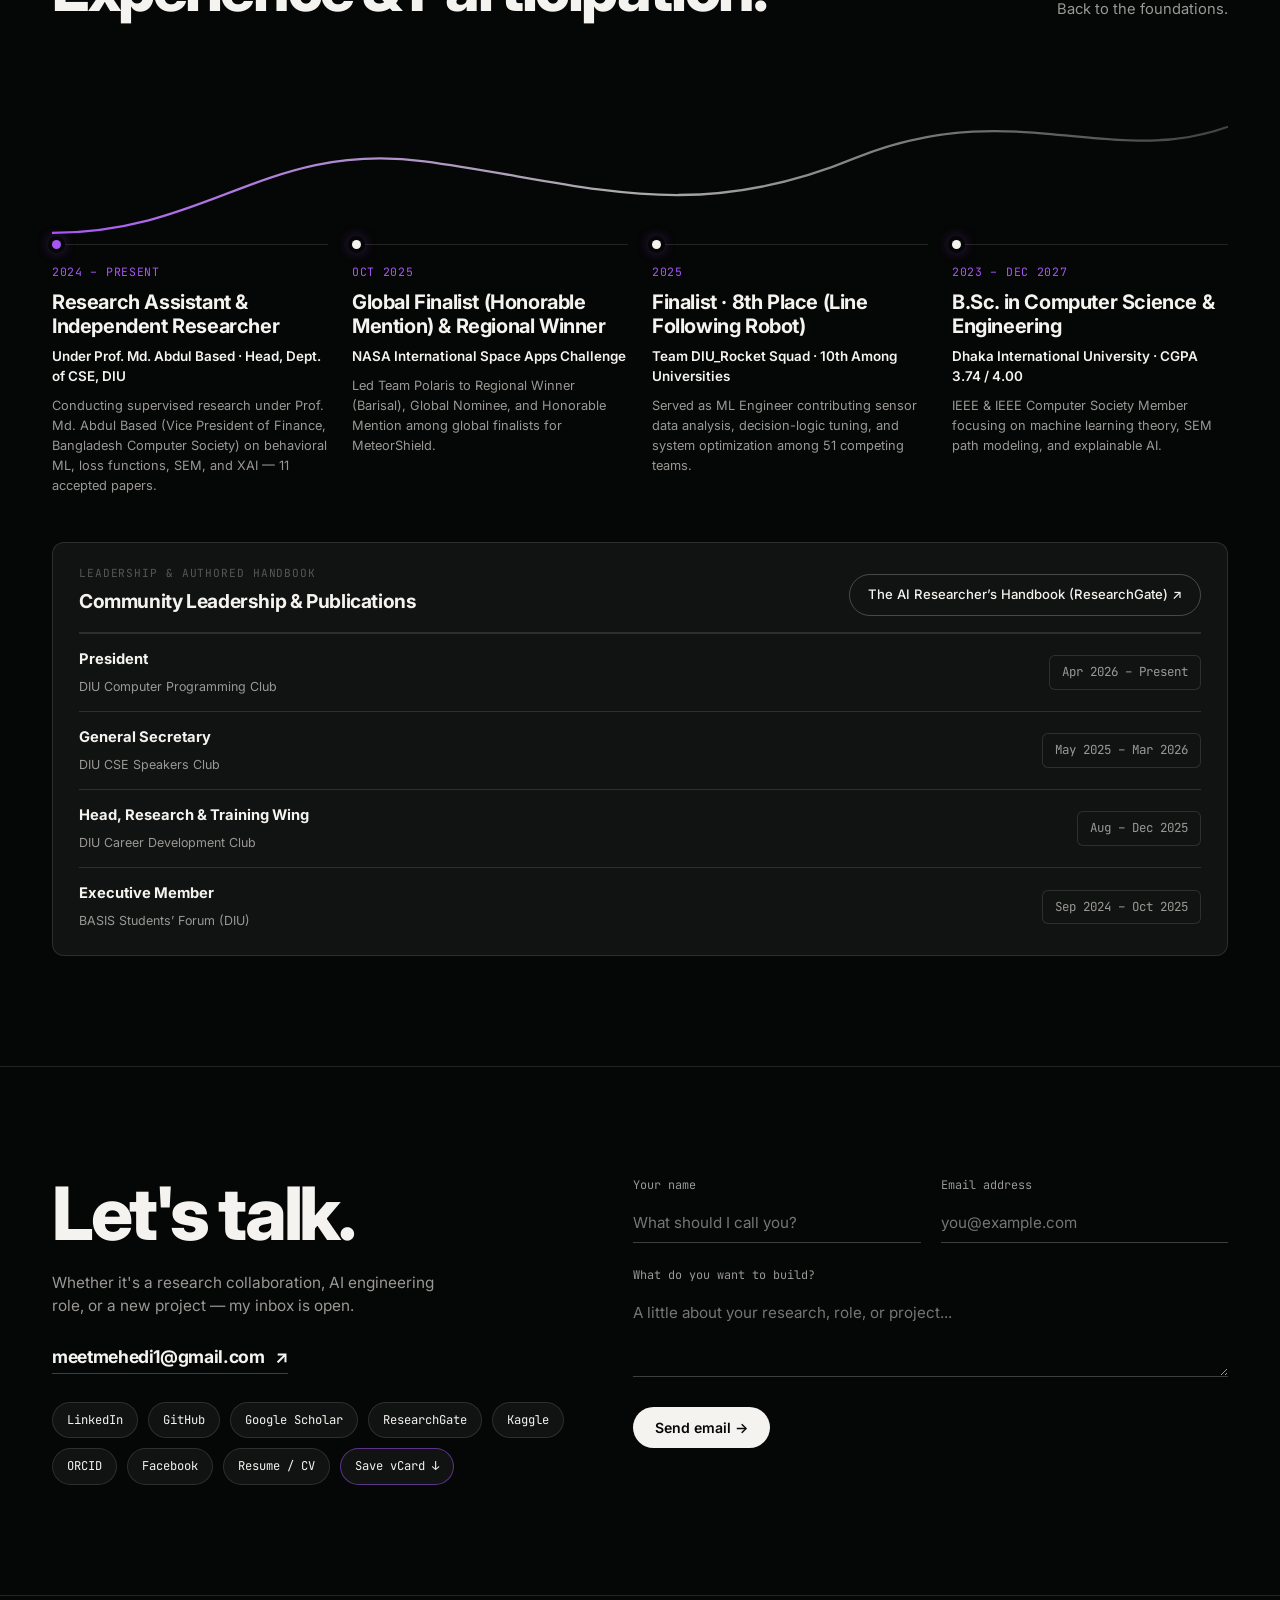
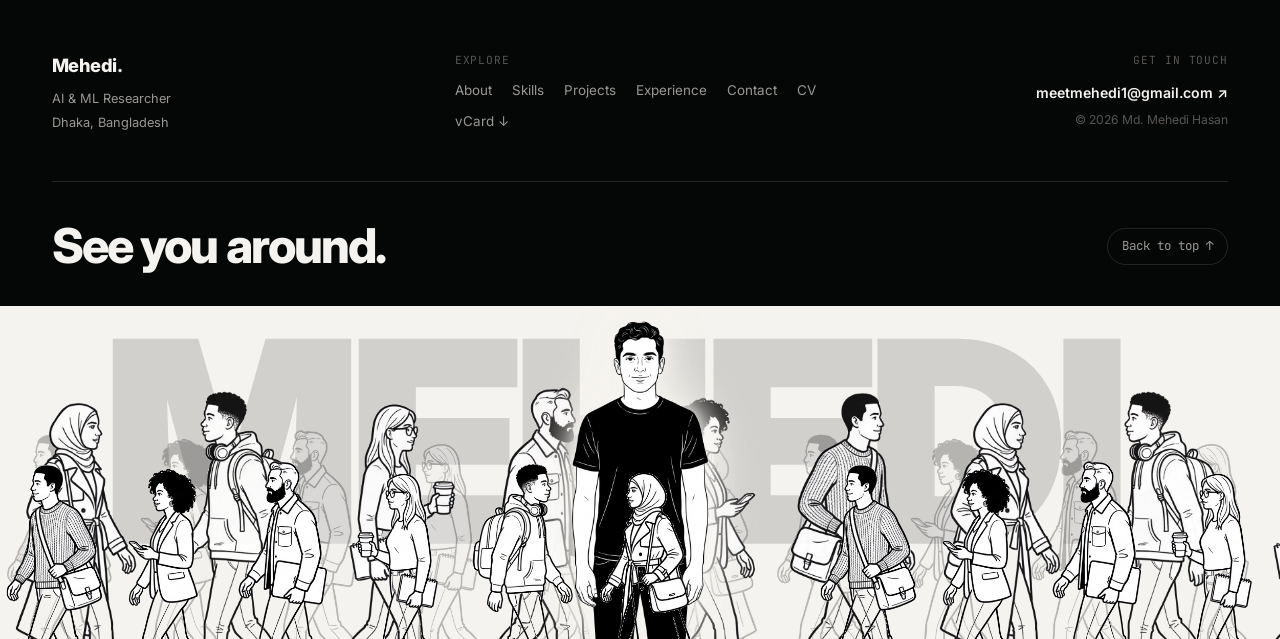
==== commit 9c3b9b15: "feat: add Jr_AstroCamp (NASA Space Apps 2026) featured project & live link" ====
--- a/index.html
+++ b/index.html
@@ -649,7 +649,7 @@
     /* ── FEATURED PROJECTS (3D INTERACTIVE FOLDER CARDS) ── */
     .folders-grid {
       display: grid;
-      grid-template-columns: repeat(4, 1fr);
+      grid-template-columns: repeat(auto-fit, minmax(215px, 1fr));
       gap: 22px;
       perspective: 1200px;
     }
@@ -2148,6 +2148,27 @@
           <div class="folder-meta">
             <span class="folder-desc">Spoilage prediction · F1 0.89</span>
             <span class="folder-link">View project →</span>
+          </div>
+        </div>
+
+        <div class="folder-card" onclick="openProjectModal(4)">
+          <div class="folder-visual">
+            <div class="folder-sheets">
+              <div class="sheet sheet-back"></div>
+              <div class="sheet sheet-mid"></div>
+              <div class="sheet sheet-front">
+                <span>NASA SPACE APPS ’26</span>
+                <span>76 Real NASA Missions · EdTech</span>
+              </div>
+            </div>
+            <div class="folder-front-plate">
+              <div class="folder-title">Jr_AstroCamp</div>
+              <div class="folder-arrow">→</div>
+            </div>
+          </div>
+          <div class="folder-meta">
+            <span class="folder-desc">EdTech flight sim · Team Mysterio</span>
+            <span class="folder-link">Live demo ↗</span>
           </div>
         </div>
       </div>
@@ -2714,6 +2735,13 @@
         desc: "IoT sensor-driven food spoilage prediction system powered by XGBoost, achieving an F1 score of 0.89 for real-time supply-chain waste reduction.",
         stack: ["IoT Sensors", "XGBoost", "Python", "F1 0.89"],
         url: "https://github.com/meetmehedi/SaveFood"
+      },
+      {
+        tag: "NASA SPACE APPS ’26 · TEAM MYSTERIO",
+        title: "Jr_AstroCamp",
+        desc: "EdTech flight simulator and multi-modal learning platform where students fly 76 real NASA missions and explore aerospace science in the way that suits them best. Built by Team Mysterio for NASA Space Apps Challenge 2026.",
+        stack: ["EdTech", "Flight Simulator", "76 NASA Missions", "Interactive Web"],
+        url: "https://meetmehedi.github.io/Jr_AstroCamp_NASAC2026/"
       }
     ];
 
@@ -2740,6 +2768,7 @@
 
     const ALL_REPOS = [
       { name: "The AI Researcher's Handbook (ResearchGate)", url: "https://www.researchgate.net/publication/407049194_The_AI_Researcher%27s_Handbook" },
+      { name: "Jr_AstroCamp (NASA Space Apps ’26 · Live)", url: "https://meetmehedi.github.io/Jr_AstroCamp_NASAC2026/" },
       { name: "MeteorShield (NASA Space Apps ’25)", url: "https://github.com/meetmehedi/meteor-madness" },
       { name: "Tactic Detector (Live Demo)", url: "https://meetmehedi.github.io/Tactic-Detector/" },
       { name: "SocialAI", url: "https://github.com/meetmehedi/For-final-deploy-bot-version-2.0" },
@@ -2850,7 +2879,7 @@
         return `<strong>Education</strong><br><br>• <strong>B.Sc. in Computer Science &amp; Engineering</strong> — Dhaka International University (Sep 2023 – Dec 2027) · <strong>CGPA: 3.74 / 4.00</strong><br>• <strong>HSC</strong> — BAF Shaheen College Jashore (GPA: 4.75 / 5.00)`;
       }
       if (s.includes("project") || s.includes("build") || s.includes("work") || s.includes("framework") || s.includes("handbook") || s.includes("github")) {
-        return `<strong>Featured Projects &amp; Frameworks</strong><br><br>• <strong>MeteorShield</strong> — NASA NEO API 3D planetary defense dashboard (Three.js)<br>• <strong>Tactic Detector</strong> — DistilBERT + SHAP social engineering detector (<a href="https://meetmehedi.github.io/Tactic-Detector/" target="_blank" rel="noopener" style="color:var(--accent);text-decoration:underline;">Live Demo ↗</a>)<br>• <strong>SafeRoads</strong> — Geospatial ML road risk synthesis (84% precision)<br>• <strong>SaveFood</strong> — IoT + XGBoost spoilage prediction (F1 0.89)<br>• <strong>The AI Researcher’s Handbook</strong> — Published on <a href="https://www.researchgate.net/publication/407049194_The_AI_Researcher%27s_Handbook" target="_blank" rel="noopener" style="color:var(--accent);text-decoration:underline;">ResearchGate ↗</a><br>• Original architectures: <em>MEWC-RL++, MEWC-LLM, MEWC-Flow, HTSPF, Student-YOLOv8</em>.`;
+        return `<strong>Featured Projects &amp; Frameworks</strong><br><br>• <strong>Jr_AstroCamp</strong> — EdTech flight simulator for 76 real NASA missions (<a href="https://meetmehedi.github.io/Jr_AstroCamp_NASAC2026/" target="_blank" rel="noopener" style="color:var(--accent);text-decoration:underline;">Live Demo ↗</a>)<br>• <strong>MeteorShield</strong> — NASA NEO API 3D planetary defense dashboard (Three.js)<br>• <strong>Tactic Detector</strong> — DistilBERT + SHAP social engineering detector (<a href="https://meetmehedi.github.io/Tactic-Detector/" target="_blank" rel="noopener" style="color:var(--accent);text-decoration:underline;">Live Demo ↗</a>)<br>• <strong>SafeRoads</strong> — Geospatial ML road risk synthesis (84% precision)<br>• <strong>SaveFood</strong> — IoT + XGBoost spoilage prediction (F1 0.89)<br>• <strong>The AI Researcher’s Handbook</strong> — Published on <a href="https://www.researchgate.net/publication/407049194_The_AI_Researcher%27s_Handbook" target="_blank" rel="noopener" style="color:var(--accent);text-decoration:underline;">ResearchGate ↗</a><br>• Original architectures: <em>MEWC-RL++, MEWC-LLM, MEWC-Flow, HTSPF, Student-YOLOv8</em>.`;
       }
       if (s.includes("skill") || s.includes("stack") || s.includes("tech") || s.includes("tool") || s.includes("language")) {
         return `<strong>Technical Stack</strong><br><br>• <strong>AI / ML:</strong> PyTorch, TensorFlow, scikit-learn, XGBoost, HuggingFace, DistilBERT, YOLOv8, OpenCV, SHAP, PLS-SEM<br>• <strong>Languages:</strong> Python, C/C++, TypeScript, JavaScript, SQL, R, LaTeX<br>• <strong>Infra &amp; Automation:</strong> Git/GitHub Actions, Docker, Linux, PostgreSQL, n8n, Playwright, Colab.`;
